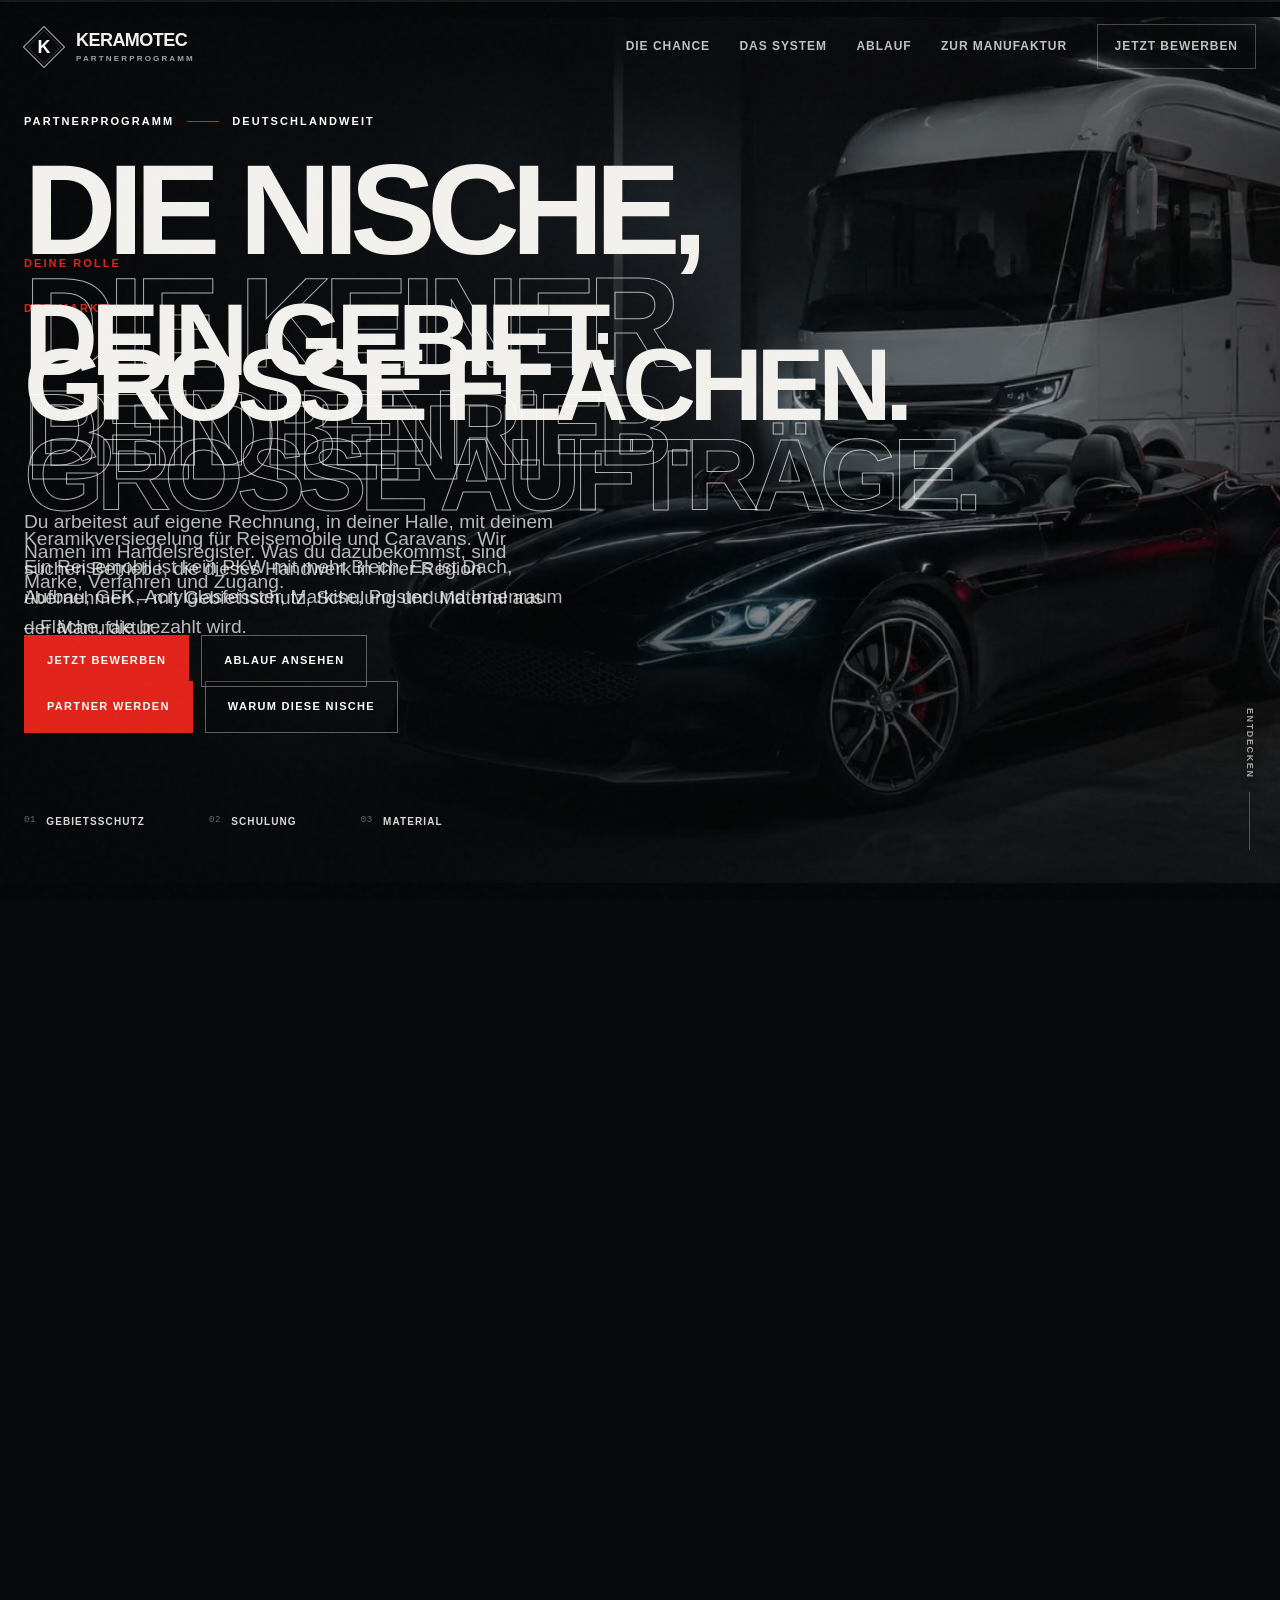
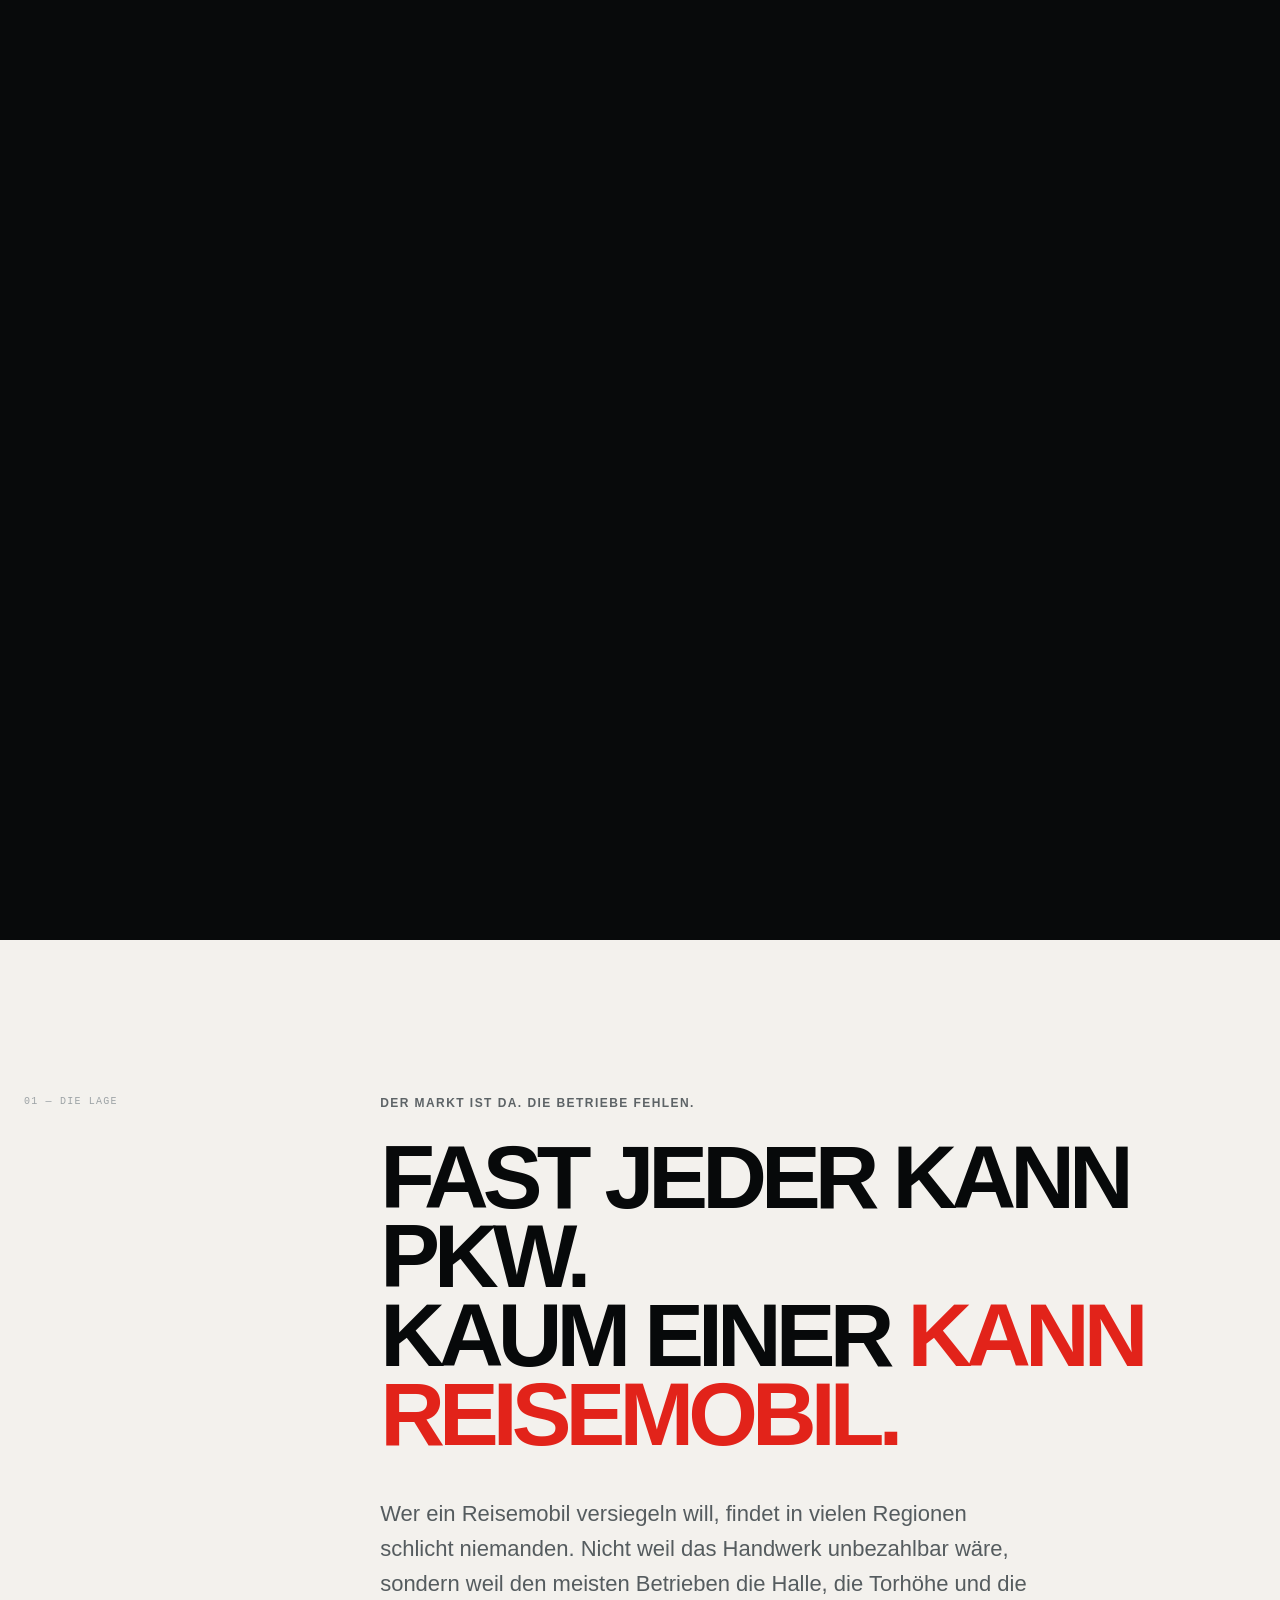
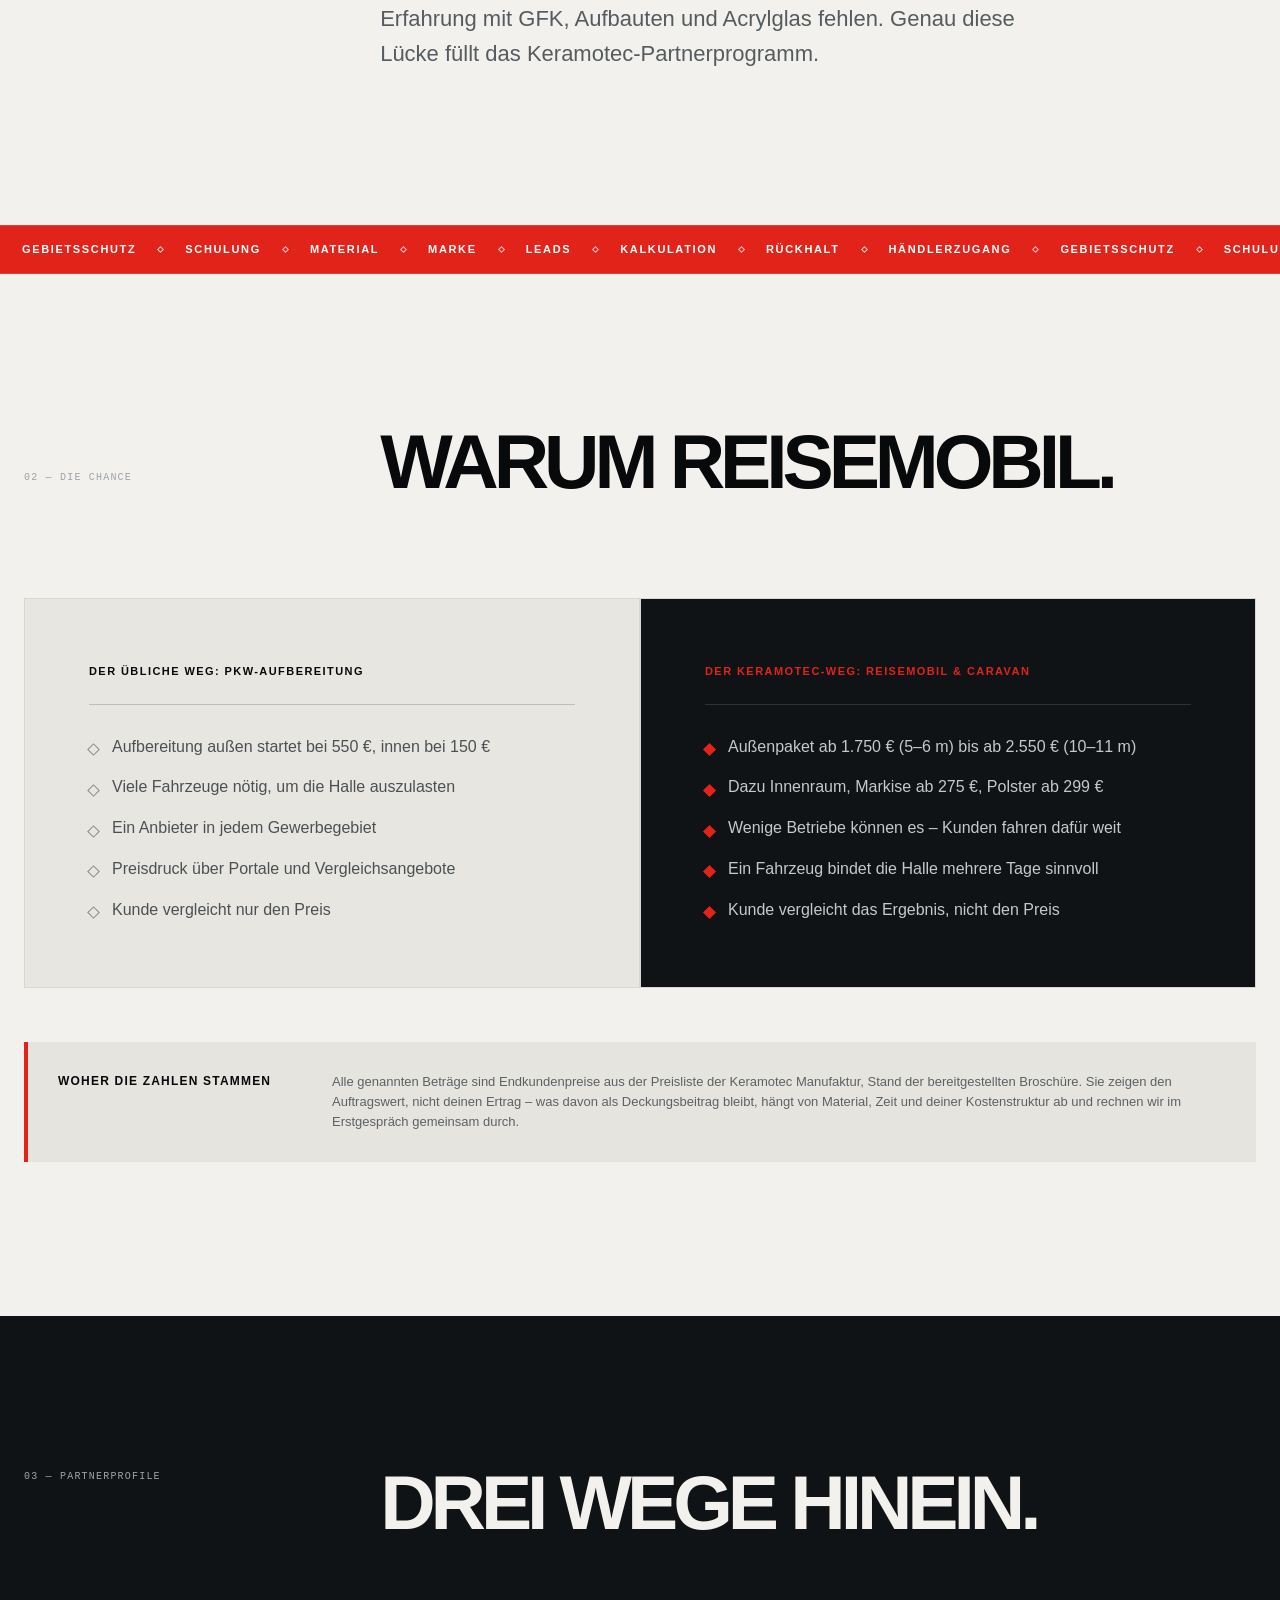
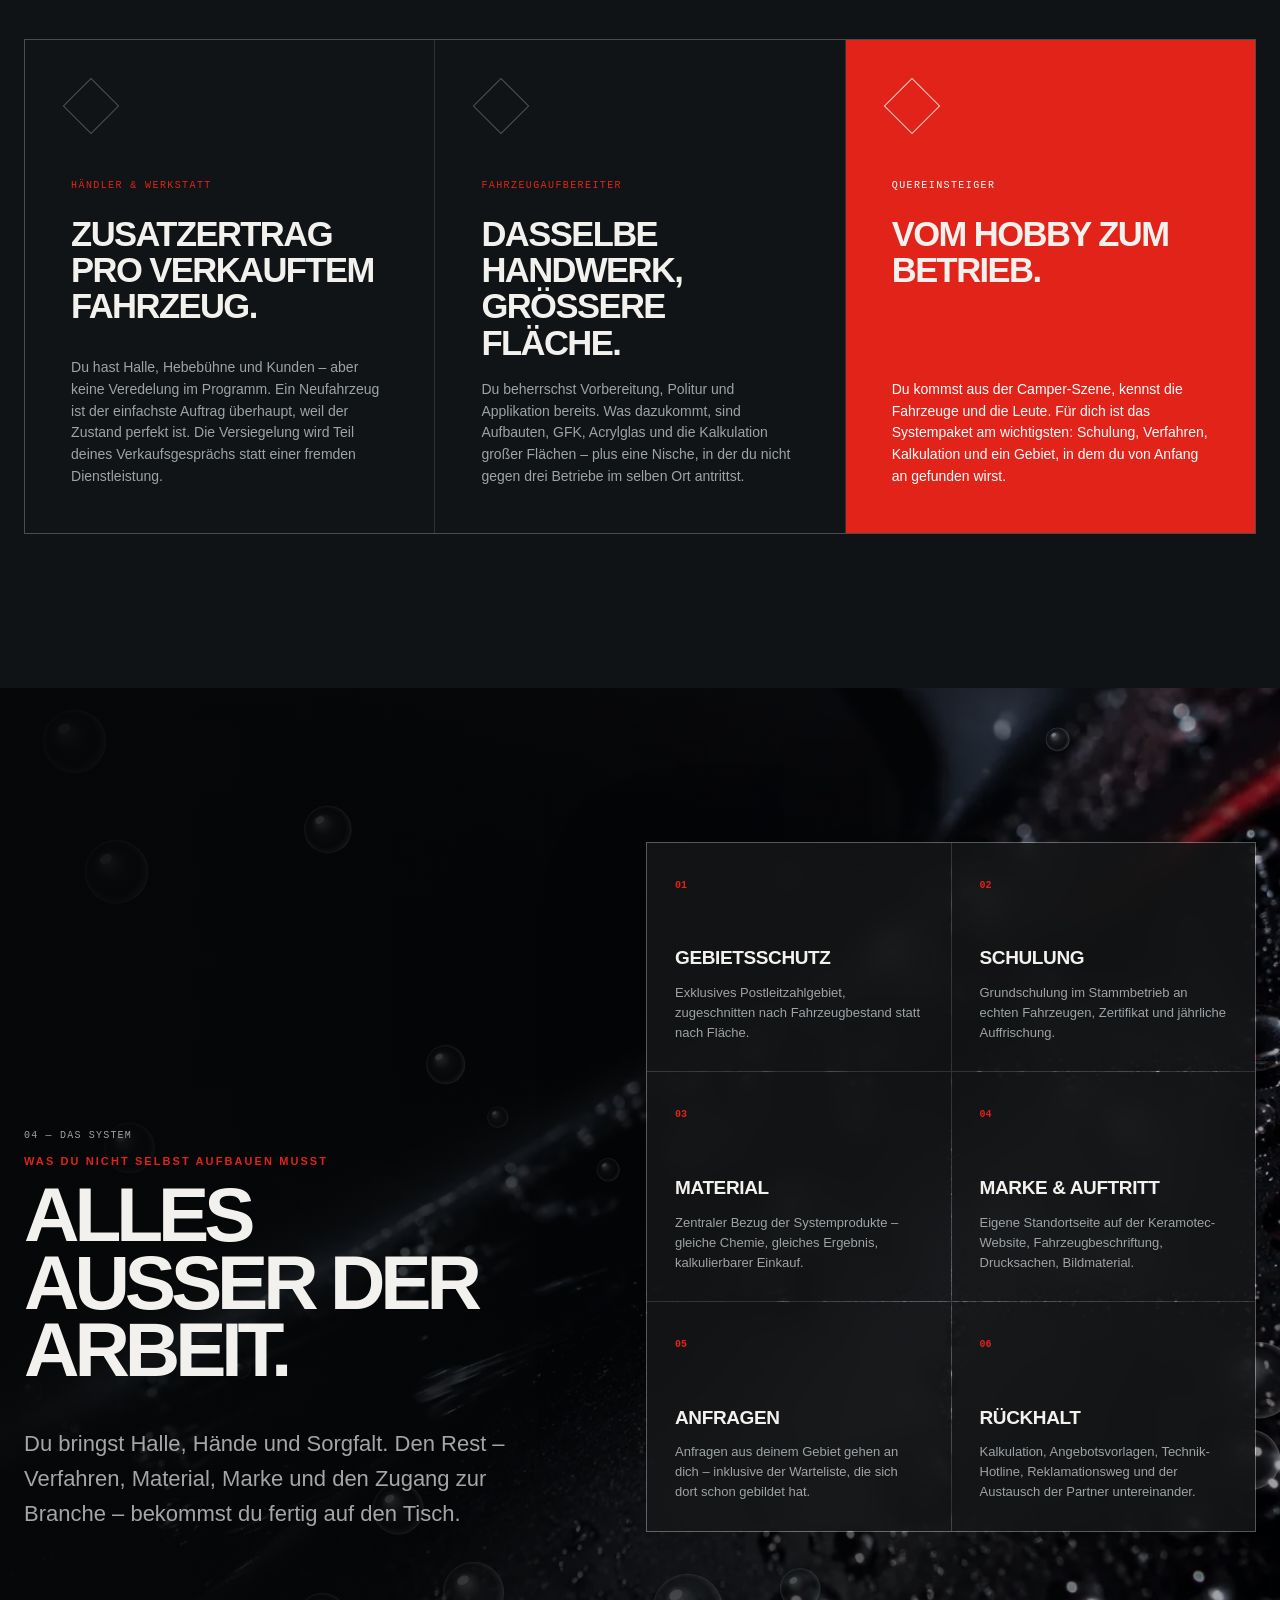
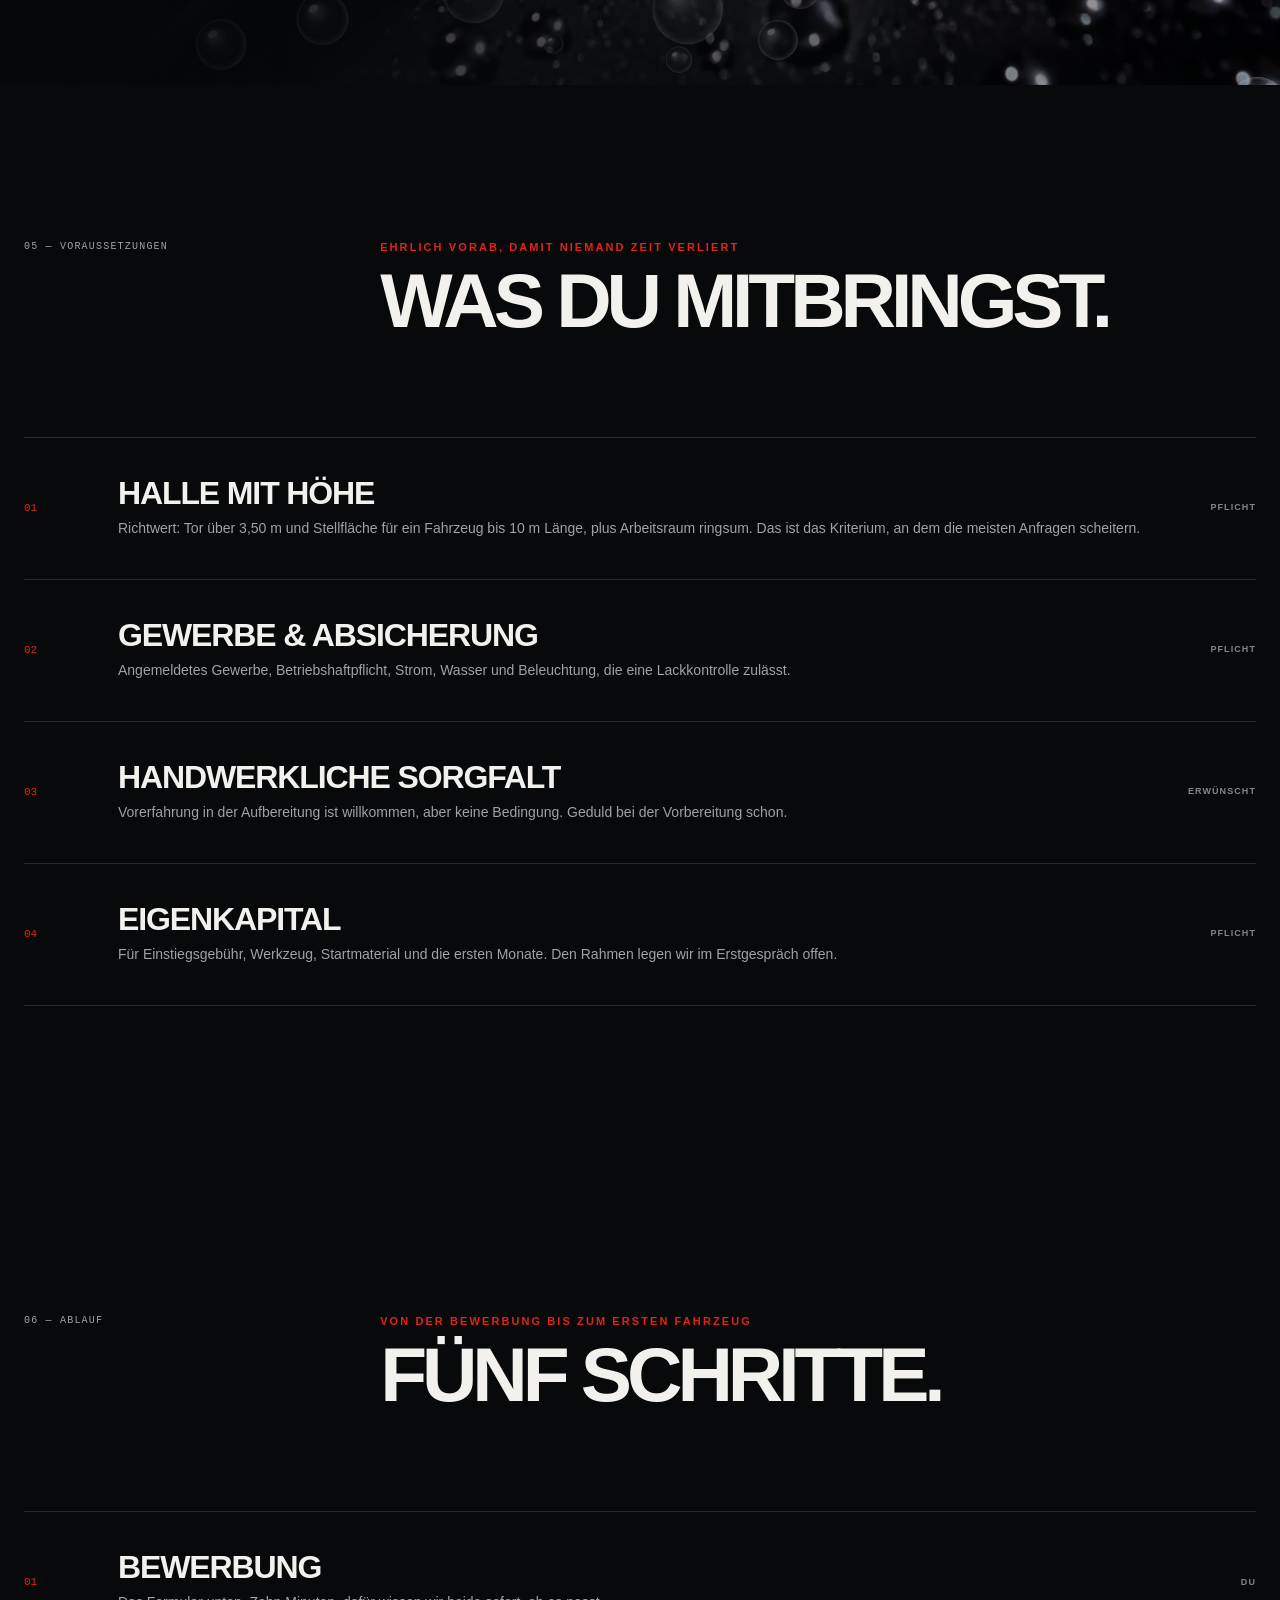
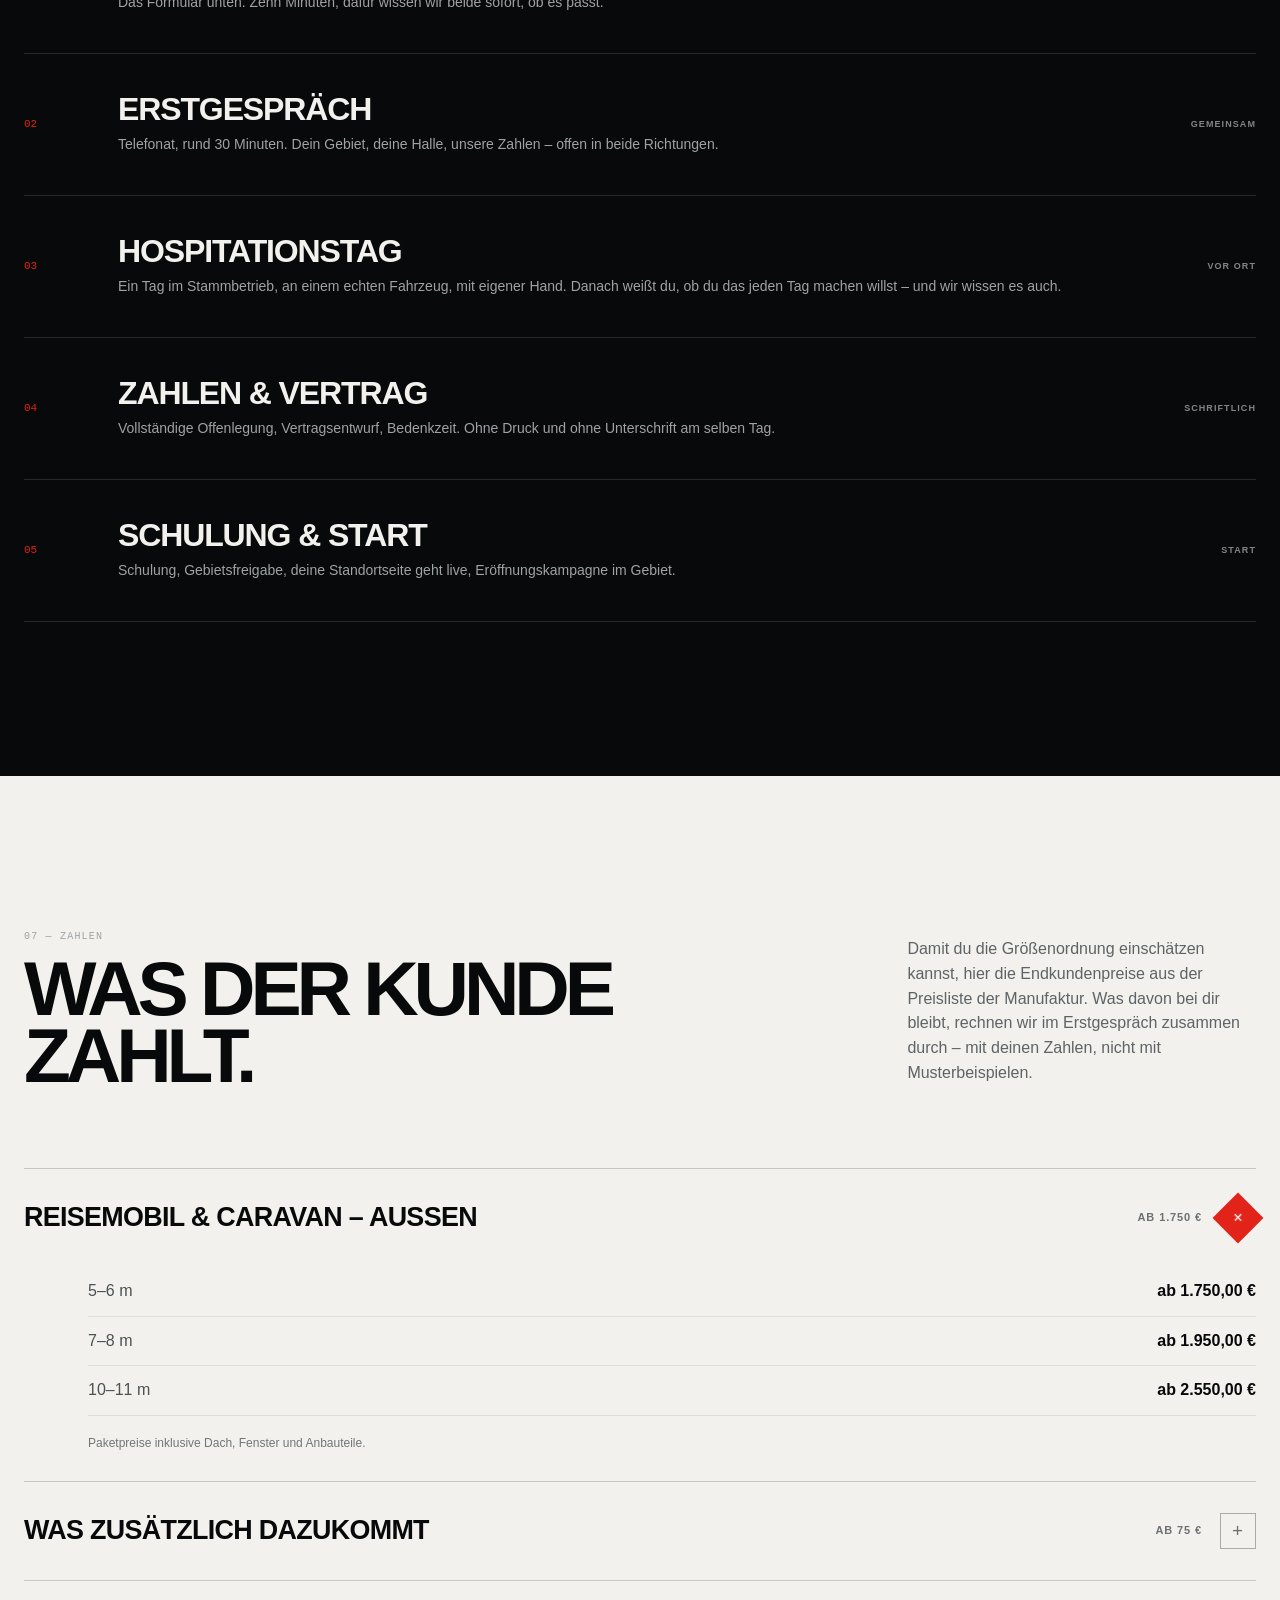
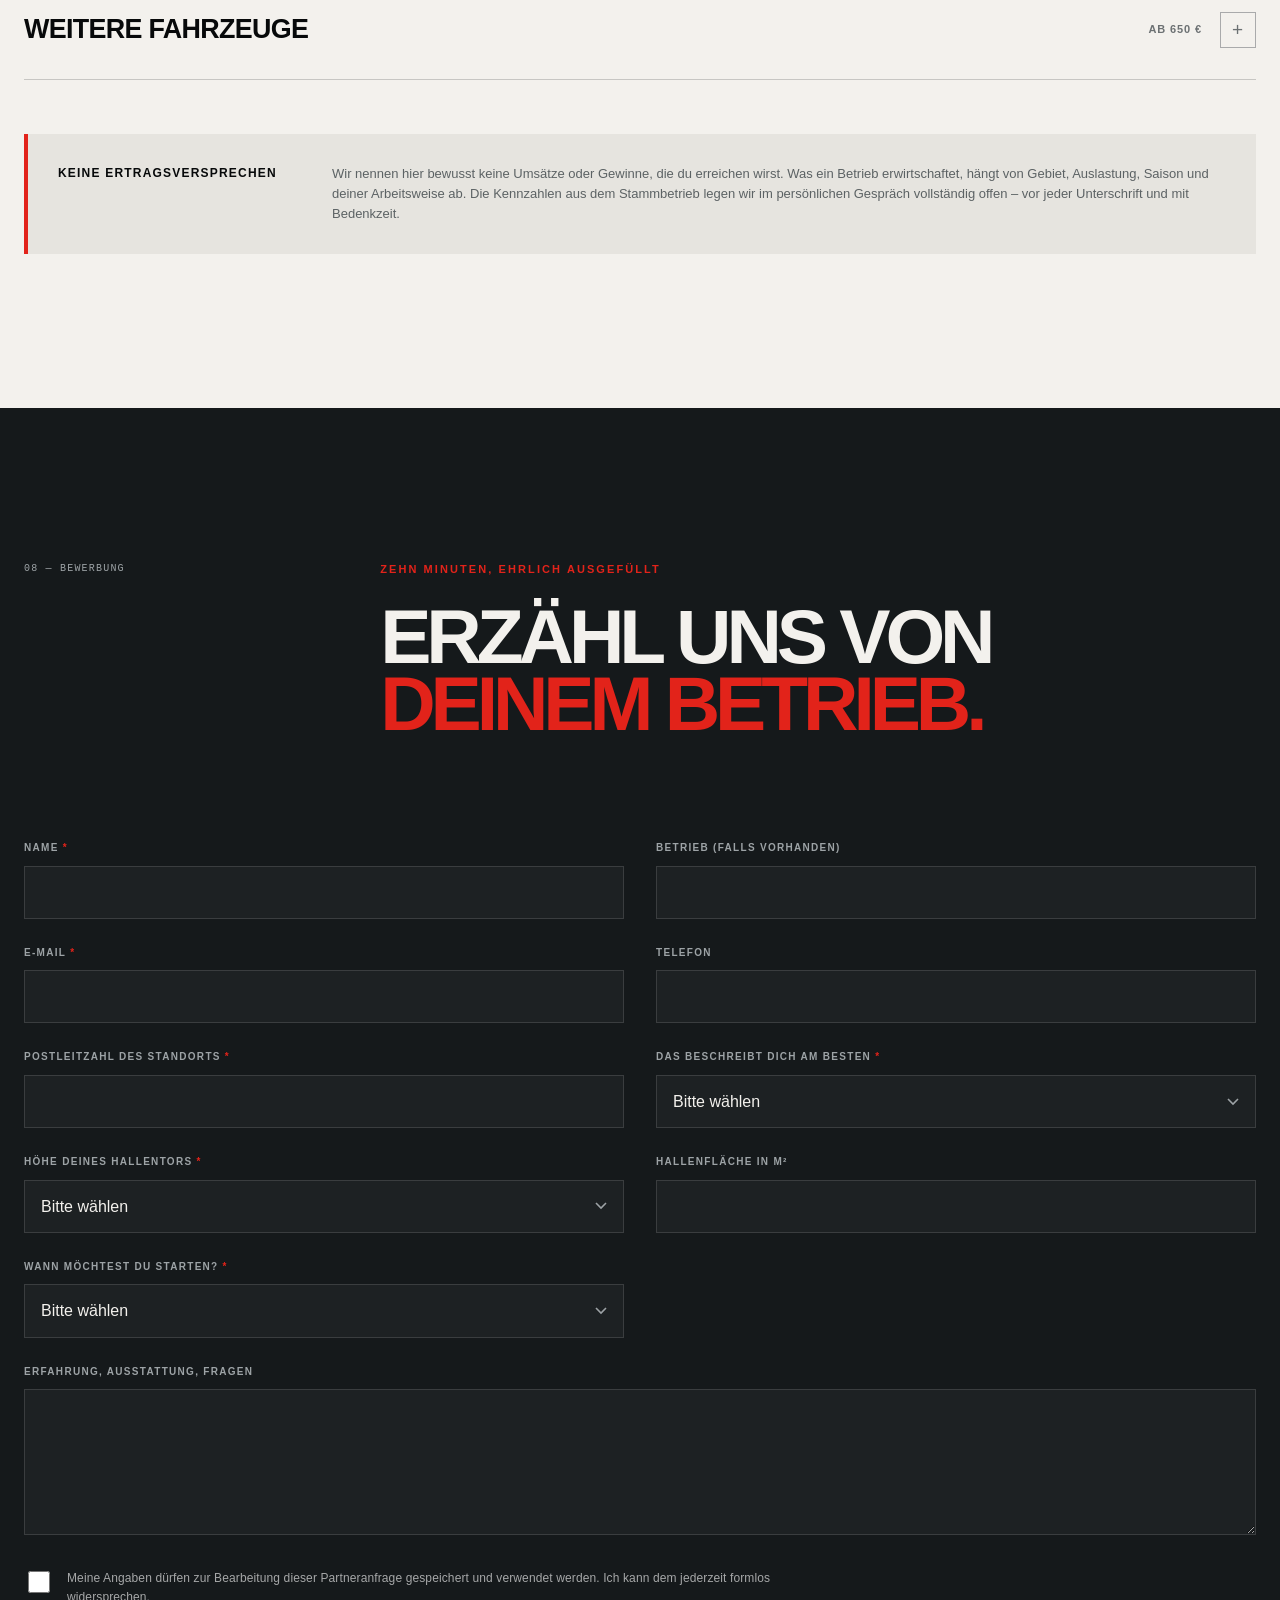
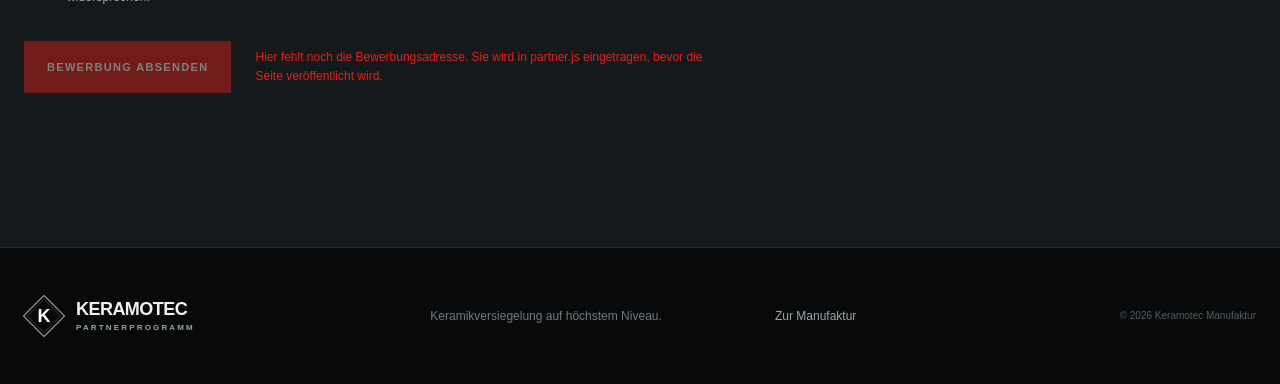
==== partner.html @ ede60ea4 "Partner-Landingpage fuer das Franchise-Programm Neue Seite partner.html im Look der Startseite, geri" ====
<!doctype html>
<html lang="de">
  <head>
    <meta charset="UTF-8" />
    <meta name="viewport" content="width=device-width, initial-scale=1.0, viewport-fit=cover" />
    <meta
      name="description"
      content="Keramotec Partnerprogramm – Keramikversiegelung für Reisemobile und Caravans als Franchise. Für Wohnmobil-Händler, Fahrzeugaufbereiter und Quereinsteiger aus der Camper-Szene."
    />
    <meta name="theme-color" content="#07090a" />
    <title>Partner werden | Keramotec Manufaktur</title>
    <link
      rel="icon"
      href="data:image/svg+xml,%3Csvg xmlns='http://www.w3.org/2000/svg' viewBox='0 0 32 32'%3E%3Crect width='32' height='32' fill='%2307090a'/%3E%3Cpath d='M16 4l12 12-12 12L4 16z' fill='none' stroke='%23e2231a' stroke-width='2'/%3E%3Ctext x='16' y='21' font-family='Helvetica,Arial,sans-serif' font-size='13' font-weight='700' fill='%23fff' text-anchor='middle'%3EK%3C/text%3E%3C/svg%3E"
    />
    <link rel="preload" as="image" href="assets/keramotec-hero.webp" fetchpriority="high" />
    <link rel="stylesheet" href="styles.css" />
    <script>
      /* Layout-Weiche vor dem ersten Paint: nur wo Bewegung erwuenscht und
         Datenvolumen kein Thema ist, wird die Cinematic-Buehne aufgebaut. */
      (function () {
        var el = document.documentElement;
        // Ohne diese Klasse wird das Bewerbungsformular ausgeblendet — es
        // braucht JavaScript, um die Bewerbung ueberhaupt zu verschicken.
        el.classList.add("js");
        var reduced = window.matchMedia("(prefers-reduced-motion: reduce)").matches;
        var conn = navigator.connection || navigator.mozConnection || navigator.webkitConnection;
        var save = !!(conn && (conn.saveData || /2g/.test(conn.effectiveType || "")));
        el.classList.add(reduced || save ? "motion-off" : "js-cinematic");
      })();
    </script>
    <script src="vendor/lenis.min.js" defer></script>
    <script src="cinematic.js" defer></script>
    <script src="script.js" defer></script>
    <script src="partner.js" defer></script>
  </head>
  <body>
    <a class="skip-link" href="#inhalt">Zum Inhalt springen</a>
    <div class="film-grain" aria-hidden="true"></div>
    <div class="scroll-progress" aria-hidden="true"><span></span></div>

    <header class="site-header" data-header>
      <a class="brand" href="#top" aria-label="Keramotec Partnerprogramm – nach oben">
        <span class="brand-mark" aria-hidden="true">K</span>
        <span class="brand-type">
          <strong>Keramotec</strong>
          <small>Partnerprogramm</small>
        </span>
      </a>

      <button class="nav-toggle" type="button" aria-expanded="false" aria-controls="hauptnavigation">
        <span></span><span></span>
        <span class="sr-only">Navigation öffnen</span>
      </button>

      <nav id="hauptnavigation" class="main-nav" aria-label="Hauptnavigation">
        <a href="#chance">Die Chance</a>
        <a href="#system">Das System</a>
        <a href="#ablauf">Ablauf</a>
        <a href="index.html">Zur Manufaktur</a>
        <a href="#bewerbung" class="nav-cta">Jetzt bewerben</a>
      </nav>
    </header>

    <main id="inhalt">
      <!-- ===================== Cinematic-Buehne ===================== -->
      <section class="hero stage" id="top" aria-labelledby="hero-title">
        <div class="hero-sticky">
          <canvas class="stage-canvas" aria-hidden="true"></canvas>
          <div class="hero-backdrop" aria-hidden="true"></div>
          <div class="hero-shade" aria-hidden="true"></div>

          <div class="stage-beats">
            <div class="stage-beat shell" data-in="-0.12" data-out="0.46">
              <div class="hero-content">
                <p class="eyebrow hero-eyebrow">Partnerprogramm <span></span> Deutschlandweit</p>
                <h1 id="hero-title">Die Nische,<br /><em>die keiner bedient.</em></h1>
                <p class="hero-copy">
                  Keramikversiegelung für Reisemobile und Caravans. Wir suchen Betriebe, die dieses
                  Handwerk in ihrer Region übernehmen – mit Gebietsschutz, Schulung und Material aus
                  der Manufaktur.
                </p>
                <div class="hero-actions">
                  <a class="button button-primary" href="#bewerbung">Partner werden</a>
                  <a class="button button-ghost" href="#chance">Warum diese Nische</a>
                </div>
                <div class="hero-meta" aria-label="Kernleistungen des Systems">
                  <span>01 <b>Gebietsschutz</b></span>
                  <span>02 <b>Schulung</b></span>
                  <span>03 <b>Material</b></span>
                </div>
              </div>
            </div>

            <div class="stage-beat shell" data-in="0.44" data-out="0.76">
              <div class="hero-content">
                <p class="eyebrow">Der Markt</p>
                <p class="stage-headline">Große Flächen.<br /><em>Große Aufträge.</em></p>
                <p class="hero-copy">
                  Ein Reisemobil ist kein PKW mit mehr Blech. Es ist Dach, Aufbau, GFK,
                  Acrylglasfenster, Markise, Polster und Innenraum – Fläche, die bezahlt wird.
                </p>
              </div>
            </div>

            <div class="stage-beat shell" data-in="0.74">
              <div class="hero-content">
                <p class="eyebrow">Deine Rolle</p>
                <p class="stage-headline">Dein Gebiet.<br /><em>Dein Betrieb.</em></p>
                <p class="hero-copy">
                  Du arbeitest auf eigene Rechnung, in deiner Halle, mit deinem Namen im
                  Handelsregister. Was du dazubekommst, sind Marke, Verfahren und Zugang.
                </p>
                <div class="hero-actions">
                  <a class="button button-primary" href="#bewerbung">Jetzt bewerben</a>
                  <a class="button button-ghost" href="#ablauf">Ablauf ansehen</a>
                </div>
              </div>
            </div>
          </div>

          <a class="scroll-cue" href="#einstieg" aria-label="Weiter zum nächsten Abschnitt">
            <span>Entdecken</span><i aria-hidden="true"></i>
          </a>
        </div>
      </section>

      <!-- ===================== Statement ===================== -->
      <section class="statement section" id="einstieg">
        <div class="shell statement-grid">
          <p class="section-index" data-reveal>01 — Die Lage</p>
          <div>
            <p class="statement-kicker" data-reveal>Der Markt ist da. Die Betriebe fehlen.</p>
            <h2 class="display-copy" data-reveal>
              Fast jeder kann PKW.<br />Kaum einer <span>kann Reisemobil.</span>
            </h2>
            <p class="lead" data-reveal>
              Wer ein Reisemobil versiegeln will, findet in vielen Regionen schlicht niemanden.
              Nicht weil das Handwerk unbezahlbar wäre, sondern weil den meisten Betrieben die
              Halle, die Torhöhe und die Erfahrung mit GFK, Aufbauten und Acrylglas fehlen. Genau
              diese Lücke füllt das Keramotec-Partnerprogramm.
            </p>
          </div>
        </div>
      </section>

      <div class="service-ribbon" aria-label="Leistungen des Partnersystems">
        <div class="service-track">
          <span>Gebietsschutz</span><i></i><span>Schulung</span><i></i><span>Material</span><i></i>
          <span>Marke</span><i></i><span>Leads</span><i></i><span>Kalkulation</span><i></i>
          <span>Rückhalt</span><i></i><span>Händlerzugang</span><i></i>
          <span>Gebietsschutz</span><i></i><span>Schulung</span><i></i><span>Material</span><i></i>
          <span>Marke</span><i></i><span>Leads</span><i></i><span>Kalkulation</span><i></i>
          <span>Rückhalt</span><i></i><span>Händlerzugang</span><i></i>
        </div>
      </div>

      <!-- ===================== Die Chance ===================== -->
      <section class="comparison section" id="chance" aria-labelledby="chance-title">
        <div class="shell">
          <div class="section-head compact">
            <p class="section-index" data-reveal>02 — Die Chance</p>
            <h2 id="chance-title" data-reveal>Warum Reisemobil.</h2>
          </div>
          <div class="comparison-grid">
            <article class="comparison-card problem" data-reveal>
              <p>Der übliche Weg: PKW-Aufbereitung</p>
              <ul>
                <li>Aufbereitung außen startet bei 550 €, innen bei 150 €</li>
                <li>Viele Fahrzeuge nötig, um die Halle auszulasten</li>
                <li>Ein Anbieter in jedem Gewerbegebiet</li>
                <li>Preisdruck über Portale und Vergleichsangebote</li>
                <li>Kunde vergleicht nur den Preis</li>
              </ul>
            </article>
            <article class="comparison-card solution" data-reveal>
              <p>Der Keramotec-Weg: Reisemobil &amp; Caravan</p>
              <ul>
                <li>Außenpaket ab 1.750 € (5–6 m) bis ab 2.550 € (10–11 m)</li>
                <li>Dazu Innenraum, Markise ab 275 €, Polster ab 299 €</li>
                <li>Wenige Betriebe können es – Kunden fahren dafür weit</li>
                <li>Ein Fahrzeug bindet die Halle mehrere Tage sinnvoll</li>
                <li>Kunde vergleicht das Ergebnis, nicht den Preis</li>
              </ul>
            </article>
          </div>
          <div class="pricing-notice" data-reveal>
            <strong>Woher die Zahlen stammen</strong>
            <p>
              Alle genannten Beträge sind Endkundenpreise aus der Preisliste der Keramotec
              Manufaktur, Stand der bereitgestellten Broschüre. Sie zeigen den Auftragswert, nicht
              deinen Ertrag – was davon als Deckungsbeitrag bleibt, hängt von Material, Zeit und
              deiner Kostenstruktur ab und rechnen wir im Erstgespräch gemeinsam durch.
            </p>
          </div>
        </div>
      </section>

      <!-- ===================== Partnerprofile ===================== -->
      <section class="specialties section" id="profile" aria-labelledby="profile-title">
        <div class="shell">
          <div class="section-head">
            <p class="section-index" data-reveal>03 — Partnerprofile</p>
            <h2 id="profile-title" data-reveal>Drei Wege hinein.</h2>
          </div>
          <div class="specialty-grid">
            <article class="specialty-card" data-reveal>
              <span class="card-label">Händler &amp; Werkstatt</span>
              <h3>Zusatzertrag pro verkauftem Fahrzeug.</h3>
              <p>
                Du hast Halle, Hebebühne und Kunden – aber keine Veredelung im Programm. Ein
                Neufahrzeug ist der einfachste Auftrag überhaupt, weil der Zustand perfekt ist. Die
                Versiegelung wird Teil deines Verkaufsgesprächs statt einer fremden Dienstleistung.
              </p>
            </article>
            <article class="specialty-card" data-reveal>
              <span class="card-label">Fahrzeugaufbereiter</span>
              <h3>Dasselbe Handwerk, größere Fläche.</h3>
              <p>
                Du beherrschst Vorbereitung, Politur und Applikation bereits. Was dazukommt, sind
                Aufbauten, GFK, Acrylglas und die Kalkulation großer Flächen – plus eine Nische, in
                der du nicht gegen drei Betriebe im selben Ort antrittst.
              </p>
            </article>
            <article class="specialty-card specialty-red" data-reveal>
              <span class="card-label">Quereinsteiger</span>
              <h3>Vom Hobby zum Betrieb.</h3>
              <p>
                Du kommst aus der Camper-Szene, kennst die Fahrzeuge und die Leute. Für dich ist das
                Systempaket am wichtigsten: Schulung, Verfahren, Kalkulation und ein Gebiet, in dem
                du von Anfang an gefunden wirst.
              </p>
            </article>
          </div>
        </div>
      </section>

      <!-- ===================== Das System ===================== -->
      <section class="protection section" id="system" data-stage="surface" aria-labelledby="system-title">
        <div class="protection-image" aria-hidden="true"></div>
        <canvas class="protection-canvas" aria-hidden="true"></canvas>
        <div class="shell protection-grid">
          <div class="protection-copy">
            <p class="section-index" data-reveal>04 — Das System</p>
            <p class="eyebrow" data-reveal>Was du nicht selbst aufbauen musst</p>
            <h2 id="system-title" data-reveal>Alles außer der Arbeit.</h2>
            <p class="lead" data-reveal>
              Du bringst Halle, Hände und Sorgfalt. Den Rest – Verfahren, Material, Marke und den
              Zugang zur Branche – bekommst du fertig auf den Tisch.
            </p>
          </div>

          <div class="benefit-grid">
            <article data-reveal><b>01</b><h3>Gebietsschutz</h3><p>Exklusives Postleitzahlgebiet, zugeschnitten nach Fahrzeugbestand statt nach Fläche.</p></article>
            <article data-reveal><b>02</b><h3>Schulung</h3><p>Grundschulung im Stammbetrieb an echten Fahrzeugen, Zertifikat und jährliche Auffrischung.</p></article>
            <article data-reveal><b>03</b><h3>Material</h3><p>Zentraler Bezug der Systemprodukte – gleiche Chemie, gleiches Ergebnis, kalkulierbarer Einkauf.</p></article>
            <article data-reveal><b>04</b><h3>Marke &amp; Auftritt</h3><p>Eigene Standortseite auf der Keramotec-Website, Fahrzeugbeschriftung, Drucksachen, Bildmaterial.</p></article>
            <article data-reveal><b>05</b><h3>Anfragen</h3><p>Anfragen aus deinem Gebiet gehen an dich – inklusive der Warteliste, die sich dort schon gebildet hat.</p></article>
            <article data-reveal><b>06</b><h3>Rückhalt</h3><p>Kalkulation, Angebotsvorlagen, Technik-Hotline, Reklamationsweg und der Austausch der Partner untereinander.</p></article>
          </div>
        </div>
      </section>

      <!-- ===================== Voraussetzungen ===================== -->
      <section class="services section" id="voraussetzungen" aria-labelledby="voraussetzungen-title">
        <div class="shell">
          <div class="section-head">
            <p class="section-index" data-reveal>05 — Voraussetzungen</p>
            <div>
              <p class="eyebrow" data-reveal>Ehrlich vorab, damit niemand Zeit verliert</p>
              <h2 id="voraussetzungen-title" data-reveal>Was du mitbringst.</h2>
            </div>
          </div>

          <div class="service-list">
            <article class="service-row" data-reveal>
              <span class="service-number">01</span>
              <div>
                <h3>Halle mit Höhe</h3>
                <p>
                  Richtwert: Tor über 3,50 m und Stellfläche für ein Fahrzeug bis 10 m Länge, plus
                  Arbeitsraum ringsum. Das ist das Kriterium, an dem die meisten Anfragen scheitern.
                </p>
              </div>
              <span class="service-tag">Pflicht</span>
            </article>
            <article class="service-row" data-reveal>
              <span class="service-number">02</span>
              <div>
                <h3>Gewerbe &amp; Absicherung</h3>
                <p>Angemeldetes Gewerbe, Betriebshaftpflicht, Strom, Wasser und Beleuchtung, die eine Lackkontrolle zulässt.</p>
              </div>
              <span class="service-tag">Pflicht</span>
            </article>
            <article class="service-row" data-reveal>
              <span class="service-number">03</span>
              <div>
                <h3>Handwerkliche Sorgfalt</h3>
                <p>Vorerfahrung in der Aufbereitung ist willkommen, aber keine Bedingung. Geduld bei der Vorbereitung schon.</p>
              </div>
              <span class="service-tag">Erwünscht</span>
            </article>
            <article class="service-row" data-reveal>
              <span class="service-number">04</span>
              <div>
                <h3>Eigenkapital</h3>
                <p>Für Einstiegsgebühr, Werkzeug, Startmaterial und die ersten Monate. Den Rahmen legen wir im Erstgespräch offen.</p>
              </div>
              <span class="service-tag">Pflicht</span>
            </article>
          </div>
        </div>
      </section>

      <!-- ===================== Ablauf ===================== -->
      <section class="services section" id="ablauf" aria-labelledby="ablauf-title">
        <div class="shell">
          <div class="section-head">
            <p class="section-index" data-reveal>06 — Ablauf</p>
            <div>
              <p class="eyebrow" data-reveal>Von der Bewerbung bis zum ersten Fahrzeug</p>
              <h2 id="ablauf-title" data-reveal>Fünf Schritte.</h2>
            </div>
          </div>

          <div class="service-list">
            <article class="service-row" data-reveal>
              <span class="service-number">01</span>
              <div>
                <h3>Bewerbung</h3>
                <p>Das Formular unten. Zehn Minuten, dafür wissen wir beide sofort, ob es passt.</p>
              </div>
              <span class="service-tag">Du</span>
            </article>
            <article class="service-row" data-reveal>
              <span class="service-number">02</span>
              <div>
                <h3>Erstgespräch</h3>
                <p>Telefonat, rund 30 Minuten. Dein Gebiet, deine Halle, unsere Zahlen – offen in beide Richtungen.</p>
              </div>
              <span class="service-tag">Gemeinsam</span>
            </article>
            <article class="service-row" data-reveal>
              <span class="service-number">03</span>
              <div>
                <h3>Hospitationstag</h3>
                <p>
                  Ein Tag im Stammbetrieb, an einem echten Fahrzeug, mit eigener Hand. Danach weißt
                  du, ob du das jeden Tag machen willst – und wir wissen es auch.
                </p>
              </div>
              <span class="service-tag">Vor Ort</span>
            </article>
            <article class="service-row" data-reveal>
              <span class="service-number">04</span>
              <div>
                <h3>Zahlen &amp; Vertrag</h3>
                <p>Vollständige Offenlegung, Vertragsentwurf, Bedenkzeit. Ohne Druck und ohne Unterschrift am selben Tag.</p>
              </div>
              <span class="service-tag">Schriftlich</span>
            </article>
            <article class="service-row" data-reveal>
              <span class="service-number">05</span>
              <div>
                <h3>Schulung &amp; Start</h3>
                <p>Schulung, Gebietsfreigabe, deine Standortseite geht live, Eröffnungskampagne im Gebiet.</p>
              </div>
              <span class="service-tag">Start</span>
            </article>
          </div>
        </div>
      </section>

      <!-- ===================== Zahlen ===================== -->
      <section class="pricing section" id="zahlen" aria-labelledby="zahlen-title">
        <div class="shell">
          <div class="pricing-intro">
            <div>
              <p class="section-index" data-reveal>07 — Zahlen</p>
              <h2 id="zahlen-title" data-reveal>Was der Kunde zahlt.</h2>
            </div>
            <p data-reveal>
              Damit du die Größenordnung einschätzen kannst, hier die Endkundenpreise aus der
              Preisliste der Manufaktur. Was davon bei dir bleibt, rechnen wir im Erstgespräch
              zusammen durch – mit deinen Zahlen, nicht mit Musterbeispielen.
            </p>
          </div>

          <div class="price-groups">
            <details class="price-group" open data-reveal>
              <summary><span>Reisemobil &amp; Caravan – außen</span><small>ab 1.750 €</small></summary>
              <div class="price-table" role="table" aria-label="Außenpreise für Reisemobile und Caravans">
                <div role="row"><span role="cell">5–6 m</span><b role="cell">ab 1.750,00 €</b></div>
                <div role="row"><span role="cell">7–8 m</span><b role="cell">ab 1.950,00 €</b></div>
                <div role="row"><span role="cell">10–11 m</span><b role="cell">ab 2.550,00 €</b></div>
              </div>
              <p class="price-note">Paketpreise inklusive Dach, Fenster und Anbauteile.</p>
            </details>

            <details class="price-group" data-reveal>
              <summary><span>Was zusätzlich dazukommt</span><small>ab 75 €</small></summary>
              <div class="price-table" role="table" aria-label="Zusatzleistungen">
                <div role="row"><span role="cell">Polsterversiegelung Sitzgruppe</span><b role="cell">ab 299,00 €</b></div>
                <div role="row"><span role="cell">Markise Oberseite, 3–5 m</span><b role="cell">ab 275,00 €</b></div>
                <div role="row"><span role="cell">Bad: Waschbecken &amp; Duschtasse</span><b role="cell">ab 275,00 €</b></div>
                <div role="row"><span role="cell">Alufelgen reinigen &amp; versiegeln</span><b role="cell">55,00 € / Stück</b></div>
                <div role="row"><span role="cell">Acrylglasfenster aufbereiten</span><b role="cell">45,00 € / Stück</b></div>
                <div role="row"><span role="cell">Geruchsneutralisierung Wohnmobil</span><b role="cell">195,00 €</b></div>
              </div>
            </details>

            <details class="price-group" data-reveal>
              <summary><span>Weitere Fahrzeuge</span><small>ab 650 €</small></summary>
              <div class="price-table" role="table" aria-label="Preise für weitere Fahrzeuge">
                <div role="row"><span role="cell">Motorrad, Jetski oder Quad</span><b role="cell">ab 650,00 €</b></div>
                <div role="row"><span role="cell">PKW, SUV, Sportwagen oder Oldtimer</span><b role="cell">ab 1.350,00 €</b></div>
                <div role="row"><span role="cell">Fahrzeugaufbereitung außen</span><b role="cell">ab 550,00 €</b></div>
              </div>
            </details>
          </div>

          <div class="pricing-notice" data-reveal>
            <strong>Keine Ertragsversprechen</strong>
            <p>
              Wir nennen hier bewusst keine Umsätze oder Gewinne, die du erreichen wirst. Was ein
              Betrieb erwirtschaftet, hängt von Gebiet, Auslastung, Saison und deiner Arbeitsweise
              ab. Die Kennzahlen aus dem Stammbetrieb legen wir im persönlichen Gespräch vollständig
              offen – vor jeder Unterschrift und mit Bedenkzeit.
            </p>
          </div>
        </div>
      </section>

      <!-- ===================== Bewerbung ===================== -->
      <section class="contact section" id="bewerbung" aria-labelledby="bewerbung-title">
        <div class="shell">
          <div class="section-head">
            <p class="section-index" data-reveal>08 — Bewerbung</p>
            <div>
              <p class="eyebrow" data-reveal>Zehn Minuten, ehrlich ausgefüllt</p>
              <h2 id="bewerbung-title" data-reveal>Erzähl uns von<br /><span>deinem Betrieb.</span></h2>
            </div>
          </div>

          <form class="partner-form" data-partner-form novalidate data-reveal>
            <div class="form-grid">
              <p class="form-field">
                <label for="f-name">Name <span aria-hidden="true">*</span></label>
                <input id="f-name" name="Name" type="text" autocomplete="name" required />
              </p>
              <p class="form-field">
                <label for="f-betrieb">Betrieb (falls vorhanden)</label>
                <input id="f-betrieb" name="Betrieb" type="text" autocomplete="organization" />
              </p>
              <p class="form-field">
                <label for="f-mail">E-Mail <span aria-hidden="true">*</span></label>
                <input id="f-mail" name="E-Mail" type="email" autocomplete="email" required />
              </p>
              <p class="form-field">
                <label for="f-tel">Telefon</label>
                <input id="f-tel" name="Telefon" type="tel" autocomplete="tel" />
              </p>
              <p class="form-field">
                <label for="f-plz">Postleitzahl des Standorts <span aria-hidden="true">*</span></label>
                <input id="f-plz" name="Postleitzahl" type="text" inputmode="numeric" autocomplete="postal-code" required />
              </p>
              <p class="form-field">
                <label for="f-profil">Das beschreibt dich am besten <span aria-hidden="true">*</span></label>
                <select id="f-profil" name="Profil" required>
                  <option value="">Bitte wählen</option>
                  <option>Wohnmobil-Händler oder Werkstatt</option>
                  <option>Fahrzeugaufbereiter / Detailer</option>
                  <option>Quereinsteiger aus der Camper-Szene</option>
                  <option>Etwas anderes</option>
                </select>
              </p>
              <p class="form-field">
                <label for="f-tor">Höhe deines Hallentors <span aria-hidden="true">*</span></label>
                <select id="f-tor" name="Torhöhe" required>
                  <option value="">Bitte wählen</option>
                  <option>Über 3,50 m</option>
                  <option>3,00 bis 3,50 m</option>
                  <option>Unter 3,00 m</option>
                  <option>Noch keine Halle</option>
                </select>
              </p>
              <p class="form-field">
                <label for="f-flaeche">Hallenfläche in m²</label>
                <input id="f-flaeche" name="Hallenfläche" type="text" inputmode="numeric" />
              </p>
              <p class="form-field">
                <label for="f-start">Wann möchtest du starten? <span aria-hidden="true">*</span></label>
                <select id="f-start" name="Zeithorizont" required>
                  <option value="">Bitte wählen</option>
                  <option>So schnell wie möglich</option>
                  <option>In drei bis sechs Monaten</option>
                  <option>Innerhalb eines Jahres</option>
                  <option>Erst einmal nur informieren</option>
                </select>
              </p>
              <p class="form-field form-field-wide">
                <label for="f-text">Erfahrung, Ausstattung, Fragen</label>
                <textarea id="f-text" name="Nachricht" rows="5"></textarea>
              </p>
            </div>

            <p class="form-consent">
              <input id="f-ok" name="Einverständnis" type="checkbox" required />
              <label for="f-ok">
                Meine Angaben dürfen zur Bearbeitung dieser Partneranfrage gespeichert und
                verwendet werden. Ich kann dem jederzeit formlos widersprechen.
              </label>
            </p>

            <div class="form-actions">
              <button class="button button-primary" type="submit">Bewerbung absenden</button>
              <span class="form-hint" data-form-hint>
                Die Bewerbung wird als E-Mail vorbereitet und in deinem Mailprogramm geöffnet.
              </span>
            </div>
          </form>

          <noscript>
            <p class="form-hint form-hint-warn">
              Für das Bewerbungsformular wird JavaScript benötigt. Schreib uns ohne JavaScript
              bitte direkt eine E-Mail mit Name, Betrieb, Postleitzahl, Höhe deines Hallentors und
              deinem Zeithorizont.
            </p>
          </noscript>
        </div>
      </section>
    </main>

    <footer class="site-footer">
      <div class="shell footer-grid">
        <a class="brand footer-brand" href="#top" aria-label="Keramotec Partnerprogramm – nach oben">
          <span class="brand-mark" aria-hidden="true">K</span>
          <span class="brand-type"><strong>Keramotec</strong><small>Partnerprogramm</small></span>
        </a>
        <p>Keramikversiegelung auf höchstem Niveau.</p>
        <div><a href="index.html">Zur Manufaktur</a></div>
        <small>© <span data-year>2026</span> Keramotec Manufaktur</small>
      </div>
    </footer>

    <a class="mobile-call" href="#bewerbung">Partner werden <span aria-hidden="true">→</span></a>
  </body>
</html>
---- styles.css ----
:root {
  --ink: #07090a;
  --ink-soft: #101315;
  --panel: #15191b;
  --line: rgba(255, 255, 255, 0.13);
  --line-strong: rgba(255, 255, 255, 0.25);
  --paper: #f3f1ed;
  --muted: #9da3a6;
  --red: #e2231a;
  --red-dark: #a8130d;
  --silver: #dfe3e4;
  /* 100% statt 100vw: 100vw schliesst die Scrollbar ein und erzeugt sonst auf
     dem Desktop einen horizontalen Ueberhang. */
  --shell: min(1240px, calc(100% - 48px));
  --gutter: max(24px, calc((100% - 1240px) / 2));
  /* Hoehe der Cinematic-Buehne: pro Geraeteklasse kuerzer, damit man sich auf
     dem Handy nicht durch fuenf Bildschirme Hero scrollt. */
  --stage-height: 460vh;
  --safe-bottom: env(safe-area-inset-bottom, 0px);
  --safe-left: env(safe-area-inset-left, 0px);
  --safe-right: env(safe-area-inset-right, 0px);
  --ease: cubic-bezier(0.16, 1, 0.3, 1);
}

* {
  box-sizing: border-box;
}

html {
  scroll-behavior: smooth;
  background: var(--ink);
  overflow-x: hidden;
  /* clip statt hidden, wo verfuegbar: hidden macht den Body zum Scroll-
     Container und bringt position: sticky ins Wanken. */
  overflow-x: clip;
}

body {
  margin: 0;
  overflow-x: hidden;
  overflow-x: clip;
  background: var(--ink);
  color: var(--paper);
  font-family: "Helvetica Neue", "Arial Nova", Arial, sans-serif;
  font-size: 16px;
  line-height: 1.55;
  text-rendering: optimizeLegibility;
}

body.nav-open {
  overflow: hidden;
}

html.has-lenis {
  scroll-behavior: auto;
}

::selection {
  background: var(--red);
  color: #fff;
}

a {
  color: inherit;
  text-decoration: none;
}

button,
a {
  -webkit-tap-highlight-color: transparent;
}

button:focus-visible,
a:focus-visible,
summary:focus-visible {
  outline: 2px solid #fff;
  outline-offset: 5px;
}

h1,
h2,
h3,
p {
  margin-top: 0;
}

p,
li,
address,
summary,
.price-table > div {
  overflow-wrap: break-word;
}

address {
  font-style: normal;
}

.shell {
  width: var(--shell);
  margin-inline: auto;
}

.sr-only {
  position: absolute;
  width: 1px;
  height: 1px;
  padding: 0;
  margin: -1px;
  overflow: hidden;
  clip: rect(0, 0, 0, 0);
  white-space: nowrap;
  border: 0;
}

.skip-link {
  position: fixed;
  top: 16px;
  left: 16px;
  z-index: 1000;
  transform: translateY(-180%);
  padding: 12px 18px;
  background: #fff;
  color: #000;
  font-weight: 700;
  transition: transform 180ms ease;
}

.skip-link:focus {
  transform: translateY(0);
}

.film-grain {
  position: fixed;
  inset: 0;
  z-index: 50;
  pointer-events: none;
  opacity: 0.025;
  background-image: url("data:image/svg+xml,%3Csvg viewBox='0 0 160 160' xmlns='http://www.w3.org/2000/svg'%3E%3Cfilter id='n'%3E%3CfeTurbulence type='fractalNoise' baseFrequency='.88' numOctaves='3' stitchTiles='stitch'/%3E%3C/filter%3E%3Crect width='100%25' height='100%25' filter='url(%23n)' opacity='.9'/%3E%3C/svg%3E");
}

.scroll-progress {
  position: fixed;
  inset: 0 0 auto;
  z-index: 200;
  height: 2px;
  background: rgba(255, 255, 255, 0.08);
}

.scroll-progress span {
  display: block;
  width: 100%;
  height: 100%;
  transform: scaleX(0);
  transform-origin: left;
  background: var(--red);
}

.site-header {
  position: fixed;
  inset: 2px 0 auto;
  z-index: 100;
  display: flex;
  align-items: center;
  justify-content: space-between;
  height: 90px;
  padding-inline: max(var(--gutter), var(--safe-left)) max(var(--gutter), var(--safe-right));
  border-bottom: 1px solid transparent;
  transition: height 320ms var(--ease), background-color 320ms ease, border-color 320ms ease,
    backdrop-filter 320ms ease;
}

.site-header.is-scrolled {
  height: 72px;
  background: rgba(7, 9, 10, 0.83);
  border-color: var(--line);
  backdrop-filter: blur(18px);
}

.brand {
  display: inline-flex;
  align-items: center;
  gap: 12px;
  /* 44 px Mindesthoehe: sichere Trefferflaeche fuer den Daumen. */
  min-height: 44px;
  min-width: max-content;
}

.brand-mark {
  position: relative;
  display: grid;
  place-items: center;
  width: 40px;
  aspect-ratio: 1;
  color: #fff;
  font-size: 18px;
  font-weight: 800;
  line-height: 1;
}

.brand-mark::before,
.brand-mark::after {
  content: "";
  position: absolute;
  transform: rotate(45deg);
  border: 1px solid rgba(255, 255, 255, 0.66);
}

.brand-mark::before {
  inset: 5px;
}

.brand-mark::after {
  inset: 4px;
  transform: rotate(45deg) scale(0.76);
  border: 1px solid rgba(255, 255, 255, 0.22);
}

.brand-type {
  display: flex;
  flex-direction: column;
  line-height: 1;
  text-transform: uppercase;
}

.brand-type strong {
  font-size: 18px;
  letter-spacing: -0.03em;
}

.brand-type small {
  margin-top: 6px;
  color: var(--muted);
  font-size: 8px;
  font-weight: 700;
  letter-spacing: 0.27em;
}

.main-nav {
  display: flex;
  align-items: center;
  gap: clamp(18px, 2.3vw, 34px);
}

.main-nav > a {
  position: relative;
  color: rgba(255, 255, 255, 0.74);
  font-size: 12px;
  font-weight: 700;
  letter-spacing: 0.08em;
  text-transform: uppercase;
  transition: color 180ms ease;
}

.main-nav > a:not(.nav-cta)::after {
  content: "";
  position: absolute;
  right: 0;
  bottom: -8px;
  left: 0;
  height: 1px;
  transform: scaleX(0);
  transform-origin: right;
  background: var(--red);
  transition: transform 260ms var(--ease);
}

.main-nav > a:hover {
  color: #fff;
}

.main-nav > a:hover::after {
  transform: scaleX(1);
  transform-origin: left;
}

.nav-cta {
  padding: 12px 17px;
  border: 1px solid var(--line-strong);
}

.nav-toggle {
  display: none;
  width: 44px;
  height: 44px;
  padding: 13px 10px;
  border: 0;
  background: transparent;
}

.nav-toggle > span:not(.sr-only) {
  display: block;
  width: 100%;
  height: 1px;
  margin: 6px 0;
  background: #fff;
  transition: transform 240ms ease;
}

/* ============ Cinematic-Buehne (scroll-cinematic) ============
   Die Sektion wird nur mit aktiver Engine zur langen Scroll-Buehne. Ohne
   JavaScript, bei prefers-reduced-motion oder Datensparen bleibt es ein
   normales Hero mit Hintergrundbild und untereinander stehenden Textbloecken. */
.hero {
  position: relative;
  background: #080a0b;
}

.js-cinematic .hero {
  height: var(--stage-height);
}

.hero-sticky {
  position: relative;
  display: flex;
  flex-direction: column;
  justify-content: center;
  min-height: 100svh;
  overflow: hidden;
  isolation: isolate;
}

.js-cinematic .hero-sticky {
  position: sticky;
  top: 0;
  height: 100svh;
}

.hero-sticky::before,
.hero-sticky::after {
  content: "";
  position: absolute;
  z-index: 5;
  right: 0;
  left: 0;
  height: clamp(10px, 1.3vw, 22px);
  background: #050607;
}

.hero-sticky::before {
  top: 0;
}

.hero-sticky::after {
  bottom: 0;
}

.stage-canvas,
.protection-canvas {
  position: absolute;
  inset: 0;
  display: none;
  width: 100%;
  height: 100%;
}

.stage-canvas {
  z-index: -3;
}

.protection-canvas {
  z-index: -2;
}

.js-cinematic .stage-canvas,
.js-cinematic .protection-canvas {
  display: block;
}

/* Mit Canvas uebernimmt dieser die Bildflaeche; das CSS-Hintergrundbild ist
   der Fallback fuer alle anderen Faelle. */
.js-cinematic .hero-backdrop,
.js-cinematic .protection-image {
  display: none;
}

.hero-backdrop {
  position: absolute;
  z-index: -3;
  inset: -5%;
  transform: translate3d(0, var(--hero-shift, 0px), 0) scale(1.05);
  background-image: url("assets/keramotec-hero.webp");
  background-position: center;
  background-size: cover;
  filter: saturate(0.87) contrast(1.05);
  will-change: transform;
}

.hero-shade {
  position: absolute;
  z-index: -2;
  inset: 0;
  background:
    linear-gradient(90deg, rgba(5, 7, 8, 0.98) 0%, rgba(5, 7, 8, 0.88) 30%, rgba(5, 7, 8, 0.26) 67%, rgba(5, 7, 8, 0.38) 100%),
    linear-gradient(0deg, rgba(5, 7, 8, 0.75) 0%, transparent 42%);
}

.stage-beats {
  position: relative;
  z-index: 1;
  width: 100%;
}

/* Ohne Engine: Beats stehen untereinander, kein Inhalt geht verloren. */
.stage-beat + .stage-beat {
  border-top: 1px solid var(--line);
}

.stage-beat {
  padding-block: 96px;
}

.stage-beat:first-child {
  padding-block: 132px 96px;
}

/* Mit Engine: Beats liegen deckungsgleich uebereinander und werden vom
   Scroll-Fortschritt ein- und ausgeblendet. */
.js-cinematic .stage-beats {
  display: grid;
  grid-template-columns: minmax(0, 1fr);
}

.js-cinematic .stage-beat {
  grid-area: 1 / 1;
  min-width: 0;
  align-self: center;
  padding-block: 150px 108px;
  border-top: 0;
  opacity: 0;
  will-change: opacity, transform;
}

.js-cinematic .stage-beat:first-child {
  opacity: 1;
}

.hero-content {
  display: flex;
  flex-direction: column;
  justify-content: center;
}

.stage-headline {
  margin: 12px 0 0;
  font-size: clamp(52px, 8vw, 122px);
  font-weight: 700;
  letter-spacing: -0.066em;
  line-height: 0.88;
  text-transform: uppercase;
  text-wrap: balance;
}

.stage-headline em {
  color: transparent;
  font-style: normal;
  -webkit-text-stroke: 1px rgba(255, 255, 255, 0.68);
}

.eyebrow {
  color: var(--red);
  font-size: 11px;
  font-weight: 800;
  letter-spacing: 0.19em;
  text-transform: uppercase;
}

.hero-eyebrow {
  display: flex;
  align-items: center;
  gap: 13px;
  margin-bottom: 24px;
  color: #fff;
  animation: rise-in 900ms 160ms var(--ease) both;
}

.hero-eyebrow span {
  width: 32px;
  height: 1px;
  background: var(--red);
}

.hero h1,
.section h2 {
  margin-bottom: 0;
  font-weight: 700;
  letter-spacing: -0.066em;
  line-height: 0.88;
  text-transform: uppercase;
}

.hero h1 {
  max-width: 790px;
  margin-top: 0;
  font-size: clamp(66px, 10vw, 154px);
  text-wrap: balance;
  animation: rise-in 1s 260ms var(--ease) both;
}

.hero h1 em {
  color: transparent;
  font-style: normal;
  -webkit-text-stroke: 1px rgba(255, 255, 255, 0.68);
}

.hero-copy {
  max-width: 540px;
  margin: 32px 0 0;
  color: rgba(255, 255, 255, 0.72);
  font-size: clamp(16px, 1.5vw, 20px);
  animation: rise-in 1s 380ms var(--ease) both;
}

.hero-actions,
.contact-actions {
  display: flex;
  flex-wrap: wrap;
  gap: 12px;
  margin-top: 38px;
}

.hero-actions {
  animation: rise-in 1s 470ms var(--ease) both;
}

.button {
  position: relative;
  display: inline-flex;
  align-items: center;
  justify-content: center;
  min-height: 52px;
  padding: 14px 22px;
  overflow: hidden;
  border: 1px solid transparent;
  font-size: 11px;
  font-weight: 800;
  letter-spacing: 0.12em;
  text-transform: uppercase;
  transition: color 260ms ease, border-color 260ms ease, background 260ms ease,
    transform 260ms var(--ease);
}

.button:hover {
  transform: translateY(-2px);
}

.button-primary {
  background: var(--red);
  color: #fff;
}

.button-primary:hover {
  background: #ff2b20;
}

.button-ghost {
  border-color: rgba(255, 255, 255, 0.35);
  background: rgba(7, 9, 10, 0.18);
  color: #fff;
  backdrop-filter: blur(6px);
}

.button-ghost:hover {
  border-color: #fff;
}

.hero-meta {
  display: flex;
  gap: clamp(20px, 5vw, 74px);
  margin-top: clamp(60px, 9vh, 110px);
  color: rgba(255, 255, 255, 0.4);
  font-family: ui-monospace, SFMono-Regular, Menlo, monospace;
  font-size: 9px;
  letter-spacing: 0.08em;
  animation: rise-in 1s 560ms var(--ease) both;
}

.hero-meta span {
  display: flex;
  gap: 10px;
}

.hero-meta b {
  color: rgba(255, 255, 255, 0.85);
  font-family: "Helvetica Neue", Arial, sans-serif;
  font-size: 10px;
  letter-spacing: 0.11em;
  text-transform: uppercase;
}

.scroll-cue {
  position: absolute;
  right: max(var(--gutter), var(--safe-right));
  bottom: max(50px, var(--safe-bottom));
  z-index: 6;
  display: flex;
  align-items: center;
  gap: 13px;
  color: rgba(255, 255, 255, 0.62);
  font-size: 9px;
  font-weight: 800;
  letter-spacing: 0.18em;
  text-transform: uppercase;
  writing-mode: vertical-rl;
}

.scroll-cue i {
  position: relative;
  display: block;
  width: 1px;
  height: 58px;
  overflow: hidden;
  background: rgba(255, 255, 255, 0.26);
}

.scroll-cue i::after {
  content: "";
  position: absolute;
  inset: 0;
  transform: translateY(-100%);
  background: #fff;
  animation: scroll-line 1.8s ease-in-out infinite;
}

.section {
  position: relative;
  padding-block: clamp(96px, 12vw, 180px);
}

/* Sprungziele nicht unter den fixen Header laufen lassen. */
section[id],
main[id] {
  scroll-margin-top: 96px;
}

@media (max-width: 680px) {
  section[id],
  main[id] {
    scroll-margin-top: 74px;
  }
}

.section-index {
  color: var(--muted);
  font-family: ui-monospace, SFMono-Regular, Menlo, monospace;
  font-size: 10px;
  letter-spacing: 0.12em;
  text-transform: uppercase;
}

.statement {
  background: var(--paper);
  color: var(--ink);
}

.statement-grid,
.section-head,
.craft-grid,
.contact-grid {
  display: grid;
  grid-template-columns: minmax(160px, 0.7fr) minmax(0, 2.3fr);
  gap: clamp(36px, 7vw, 120px);
}

.statement-grid > *,
.section-head > *,
.craft-grid > *,
.contact-grid > *,
.protection-grid > *,
.pricing-intro > * {
  min-width: 0;
}

.statement-kicker {
  margin-bottom: 26px;
  color: #5d6366;
  font-size: 12px;
  font-weight: 700;
  letter-spacing: 0.12em;
  text-transform: uppercase;
}

.display-copy {
  font-size: clamp(45px, 7vw, 110px);
}

.display-copy span,
.contact h2 span {
  color: var(--red);
}

.lead {
  max-width: 650px;
  margin: 42px 0 0;
  color: #555c5f;
  font-size: clamp(17px, 1.8vw, 22px);
  line-height: 1.6;
}

.service-ribbon {
  width: 100%;
  overflow: hidden;
  border-block: 1px solid rgba(255, 255, 255, 0.12);
  background: var(--red);
  color: #fff;
}

.service-track {
  display: flex;
  align-items: center;
  width: max-content;
  padding-block: 15px;
  animation: marquee 28s linear infinite;
}

.service-track span {
  padding-inline: 22px;
  font-size: 11px;
  font-weight: 800;
  letter-spacing: 0.15em;
  text-transform: uppercase;
}

.service-track i {
  width: 5px;
  aspect-ratio: 1;
  transform: rotate(45deg);
  border: 1px solid rgba(255, 255, 255, 0.75);
}

.services {
  background: var(--ink);
}

.section-head {
  align-items: start;
  margin-bottom: clamp(64px, 8vw, 108px);
}

.section-head h2,
.pricing h2,
.craft h2,
.contact h2,
.protection h2 {
  font-size: clamp(45px, 6vw, 92px);
}

.section-head.compact {
  align-items: end;
}

.service-list {
  border-top: 1px solid var(--line);
}

.service-row {
  display: grid;
  grid-template-columns: 70px minmax(0, 1fr) auto;
  align-items: center;
  gap: 24px;
  min-height: 142px;
  padding-block: 24px;
  border-bottom: 1px solid var(--line);
  transition: padding-inline 360ms var(--ease), background 360ms ease;
}

.service-row:hover {
  padding-inline: 22px;
  background: rgba(255, 255, 255, 0.035);
}

.service-number {
  color: var(--red);
  font-family: ui-monospace, SFMono-Regular, Menlo, monospace;
  font-size: 11px;
}

.service-row h3 {
  margin-bottom: 8px;
  font-size: clamp(22px, 2.5vw, 36px);
  letter-spacing: -0.035em;
  line-height: 1.05;
  text-transform: uppercase;
}

.service-row p {
  margin-bottom: 0;
  color: var(--muted);
  font-size: 14px;
}

.service-tag {
  color: rgba(255, 255, 255, 0.5);
  font-size: 9px;
  font-weight: 700;
  letter-spacing: 0.12em;
  text-transform: uppercase;
}

.protection {
  min-height: 900px;
  display: flex;
  align-items: flex-end;
  overflow: hidden;
  isolation: isolate;
}

.protection::after {
  content: "";
  position: absolute;
  z-index: -1;
  inset: 0;
  background: linear-gradient(90deg, rgba(5, 7, 8, 0.96) 0%, rgba(5, 7, 8, 0.68) 54%, rgba(5, 7, 8, 0.26));
}

.protection-image {
  position: absolute;
  z-index: -2;
  inset: -5%;
  background: url("assets/keramotec-surface-detail.webp") center / cover no-repeat;
}

.protection-grid {
  display: grid;
  grid-template-columns: 0.92fr 1.08fr;
  align-items: end;
  gap: clamp(50px, 8vw, 126px);
}

.protection-copy .lead {
  color: rgba(255, 255, 255, 0.64);
}

.benefit-grid {
  display: grid;
  grid-template-columns: repeat(2, minmax(0, 1fr));
  gap: 1px;
  background: rgba(255, 255, 255, 0.18);
  border: 1px solid rgba(255, 255, 255, 0.18);
  box-shadow: 0 30px 90px rgba(0, 0, 0, 0.38);
}

.benefit-grid article {
  min-height: 215px;
  padding: 28px;
  background: rgba(11, 13, 14, 0.82);
  backdrop-filter: blur(14px);
}

.benefit-grid b {
  color: var(--red);
  font-family: ui-monospace, SFMono-Regular, Menlo, monospace;
  font-size: 10px;
}

.benefit-grid h3 {
  margin: 48px 0 10px;
  font-size: 19px;
  letter-spacing: -0.02em;
  text-transform: uppercase;
}

.benefit-grid p {
  margin-bottom: 0;
  color: var(--muted);
  font-size: 13px;
}

.comparison {
  background: var(--paper);
  color: var(--ink);
}

.comparison-grid {
  display: grid;
  grid-template-columns: repeat(2, minmax(0, 1fr));
  gap: 2px;
  margin-top: 60px;
  background: #d8d7d3;
  border: 1px solid #d8d7d3;
}

.comparison-card {
  padding: clamp(32px, 5vw, 70px);
  background: #e8e6e1;
}

.comparison-card > p {
  padding-bottom: 24px;
  border-bottom: 1px solid #bebebb;
  font-size: 11px;
  font-weight: 800;
  letter-spacing: 0.13em;
  text-transform: uppercase;
}

.comparison-card ul {
  display: grid;
  gap: 16px;
  margin: 30px 0 0;
  padding: 0;
  list-style: none;
}

.comparison-card li {
  position: relative;
  padding-left: 23px;
  color: #4b5153;
}

.comparison-card li::before {
  content: "";
  position: absolute;
  top: 0.65em;
  left: 0;
  width: 7px;
  height: 7px;
  transform: rotate(45deg);
  border: 1px solid #878b8d;
}

.comparison-card.solution {
  background: var(--ink-soft);
  color: #fff;
}

.comparison-card.solution > p {
  color: var(--red);
  border-color: var(--line);
}

.comparison-card.solution li {
  color: #c5c9ca;
}

.comparison-card.solution li::before {
  border-color: var(--red);
  background: var(--red);
}

.specialties {
  background: var(--ink-soft);
}

.specialty-grid {
  display: grid;
  grid-template-columns: repeat(3, minmax(0, 1fr));
  gap: 1px;
  background: var(--line);
  border: 1px solid var(--line);
}

.specialty-card {
  display: flex;
  flex-direction: column;
  min-height: 450px;
  padding: clamp(28px, 3.6vw, 50px);
  background: #111416;
}

.specialty-card::before {
  content: "";
  width: 38px;
  height: 38px;
  transform: rotate(45deg);
  border: 1px solid var(--line-strong);
}

.card-label {
  margin-top: 52px;
  color: var(--red);
  font-family: ui-monospace, SFMono-Regular, Menlo, monospace;
  font-size: 10px;
  letter-spacing: 0.14em;
  text-transform: uppercase;
}

.specialty-card h3 {
  margin: 22px 0 18px;
  font-size: clamp(24px, 2.7vw, 38px);
  letter-spacing: -0.045em;
  line-height: 1.05;
  text-transform: uppercase;
}

.specialty-card p {
  margin-top: auto;
  margin-bottom: 0;
  color: var(--muted);
  font-size: 14px;
}

.specialty-red {
  background: var(--red);
}

.specialty-red .card-label,
.specialty-red p {
  color: #fff;
}

.specialty-red::before {
  border-color: rgba(255, 255, 255, 0.75);
}

.pricing {
  background: var(--paper);
  color: var(--ink);
}

.pricing-intro {
  display: grid;
  grid-template-columns: minmax(0, 1.4fr) minmax(280px, 0.6fr);
  align-items: end;
  gap: 70px;
  margin-bottom: 78px;
}

.pricing-intro > p {
  max-width: 460px;
  margin-bottom: 4px;
  color: #5d6366;
}

.price-groups {
  border-top: 1px solid #c7c6c3;
}

.price-group {
  border-bottom: 1px solid #c7c6c3;
}

.price-group summary {
  display: grid;
  grid-template-columns: 1fr auto;
  gap: 20px;
  align-items: center;
  min-height: 98px;
  cursor: pointer;
  list-style: none;
  font-size: clamp(19px, 2.1vw, 28px);
  font-weight: 700;
  letter-spacing: -0.025em;
  text-transform: uppercase;
}

.price-group summary::-webkit-details-marker {
  display: none;
}

.price-group summary small {
  display: flex;
  align-items: center;
  gap: 18px;
  color: #6c7173;
  font-size: 11px;
  letter-spacing: 0.08em;
}

.price-group summary small::after {
  content: "+";
  display: grid;
  place-items: center;
  width: 34px;
  aspect-ratio: 1;
  border: 1px solid #a9aaab;
  font-size: 19px;
  font-weight: 400;
  transition: transform 260ms var(--ease), background 260ms ease, color 260ms ease;
}

.price-group[open] summary small::after {
  transform: rotate(45deg);
  background: var(--red);
  color: #fff;
  border-color: var(--red);
}

.price-table {
  padding: 0 0 30px clamp(0px, 5vw, 70px);
}

.price-table > div {
  display: grid;
  grid-template-columns: 1fr auto;
  gap: 24px;
  padding: 12px 0;
  border-bottom: 1px solid rgba(7, 9, 10, 0.08);
  color: #4c5254;
}

.price-table b {
  color: var(--ink);
  text-align: right;
}

.price-note {
  margin: -12px 0 28px clamp(0px, 5vw, 70px);
  color: #717678;
  font-size: 12px;
}

.pricing-notice {
  display: grid;
  grid-template-columns: 240px minmax(0, 1fr);
  gap: 34px;
  margin-top: 54px;
  padding: 30px;
  border-left: 4px solid var(--red);
  background: #e6e4df;
}

.pricing-notice strong {
  font-size: 12px;
  letter-spacing: 0.1em;
  text-transform: uppercase;
}

.pricing-notice p {
  margin-bottom: 0;
  color: #5c6264;
  font-size: 13px;
}

.craft {
  overflow: hidden;
  background: #0c0f10;
}

.craft-grid {
  grid-template-columns: 1.1fr 0.9fr;
  align-items: center;
}

.craft-visual {
  position: relative;
  min-height: 580px;
  display: flex;
  flex-direction: column;
  justify-content: center;
  padding: 40px;
  border: 1px solid var(--line);
  background:
    linear-gradient(145deg, rgba(255, 255, 255, 0.06), transparent 45%),
    repeating-linear-gradient(135deg, transparent 0 32px, rgba(255, 255, 255, 0.026) 33px 34px);
}

.craft-visual::before,
.craft-visual::after {
  content: "";
  position: absolute;
  width: 120px;
  height: 120px;
  border: 1px solid var(--red);
}

.craft-visual::before {
  top: -1px;
  left: -1px;
  border-right: 0;
  border-bottom: 0;
}

.craft-visual::after {
  right: -1px;
  bottom: -1px;
  border-top: 0;
  border-left: 0;
}

.craft-line {
  font-size: clamp(72px, 10vw, 145px);
  font-weight: 800;
  letter-spacing: -0.09em;
  line-height: 0.72;
  text-transform: uppercase;
}

.craft-line.outline {
  color: transparent;
  -webkit-text-stroke: 1px rgba(255, 255, 255, 0.5);
}

.craft-visual p {
  position: absolute;
  right: 30px;
  bottom: 24px;
  margin: 0;
  color: var(--red);
  font-size: 10px;
  font-weight: 800;
  letter-spacing: 0.15em;
  text-transform: uppercase;
}

.craft-copy > p:not(.section-index, .eyebrow, .brands) {
  color: var(--muted);
  font-size: 16px;
}

.craft-copy h2 {
  margin: 28px 0 42px;
}

.text-link {
  display: inline-flex;
  align-items: center;
  gap: 10px;
  margin-top: 22px;
  padding-bottom: 5px;
  border-bottom: 1px solid var(--red);
  color: #fff;
  font-size: 12px;
  font-weight: 800;
  letter-spacing: 0.08em;
  text-transform: uppercase;
}

.text-link span {
  color: var(--red);
}

.brands {
  margin: 38px 0 0;
  color: #686f72;
  font-size: 11px;
  letter-spacing: 0.05em;
  line-height: 1.8;
  text-transform: uppercase;
}

.contact {
  background: #15191b;
}

.contact-grid {
  grid-template-columns: minmax(0, 1.15fr) minmax(340px, 0.85fr);
}

.contact h2 {
  margin: 24px 0 0;
}

.contact .lead {
  color: var(--muted);
}

.location-list {
  border-top: 1px solid var(--line);
}

.location-list article {
  padding: 28px 0;
  border-bottom: 1px solid var(--line);
}

.location-list p {
  margin-bottom: 14px;
  color: var(--red);
  font-size: 10px;
  font-weight: 800;
  letter-spacing: 0.13em;
  text-transform: uppercase;
}

.location-list address,
.location-list article > span {
  display: block;
  color: #d7dadb;
  font-size: 16px;
}

.location-list article > span {
  max-width: 510px;
  color: var(--muted);
  font-size: 14px;
}

.location-list a {
  display: inline-block;
  margin-top: 13px;
  color: #8e9598;
  font-size: 11px;
  font-weight: 700;
  letter-spacing: 0.08em;
  text-transform: uppercase;
}

.site-footer {
  padding-block: 46px;
  border-top: 1px solid var(--line);
  background: #07090a;
}

.footer-grid {
  display: grid;
  grid-template-columns: 1.2fr 1fr 1fr auto;
  align-items: center;
  gap: 36px;
}

.footer-grid > p {
  margin: 0;
  color: #747b7e;
  font-size: 12px;
}

.footer-grid > div {
  display: flex;
  flex-direction: column;
  align-items: flex-start;
}

.footer-grid > div a {
  color: #9fa5a7;
  font-size: 12px;
}

.footer-grid > small {
  color: #565c5f;
  font-size: 10px;
}

.mobile-call {
  display: none;
}

[data-reveal] {
  opacity: 0;
  transform: translateY(32px);
  transition: opacity 720ms var(--ease), transform 720ms var(--ease);
}

[data-reveal].is-visible {
  opacity: 1;
  transform: translateY(0);
}

@keyframes rise-in {
  from {
    opacity: 0;
    transform: translateY(36px);
  }
  to {
    opacity: 1;
    transform: translateY(0);
  }
}

@keyframes scroll-line {
  0% {
    transform: translateY(-100%);
  }
  50%,
  100% {
    transform: translateY(100%);
  }
}

@keyframes marquee {
  to {
    transform: translateX(-50%);
  }
}

/* ============ Bewerbungsformular (Partnerseite) ============ */
.partner-form {
  margin-top: clamp(44px, 6vw, 76px);
}

/* Ohne JavaScript kann die Bewerbung nicht verschickt werden — dann statt
   eines toten Formulars der Hinweis aus dem <noscript>-Block. */
html:not(.js) .partner-form {
  display: none;
}

.form-grid {
  display: grid;
  grid-template-columns: repeat(2, minmax(0, 1fr));
  gap: 26px 32px;
}

.form-field {
  display: flex;
  flex-direction: column;
  gap: 10px;
  margin: 0;
  min-width: 0;
}

.form-field-wide {
  grid-column: 1 / -1;
}

.partner-form label {
  color: var(--muted);
  font-size: 10px;
  font-weight: 800;
  letter-spacing: 0.13em;
  text-transform: uppercase;
}

.partner-form label span {
  color: var(--red);
}

.partner-form input,
.partner-form select,
.partner-form textarea {
  width: 100%;
  min-height: 52px;
  padding: 14px 16px;
  border: 1px solid var(--line);
  border-radius: 0;
  background: rgba(255, 255, 255, 0.035);
  color: var(--paper);
  /* 16px verhindert, dass iOS beim Fokus in das Feld hineinzoomt. */
  font-family: inherit;
  font-size: 16px;
  line-height: 1.45;
  transition: border-color 200ms ease, background 200ms ease;
  appearance: none;
}

.partner-form textarea {
  min-height: 132px;
  resize: vertical;
}

.partner-form select {
  padding-right: 44px;
  background-image: url("data:image/svg+xml,%3Csvg xmlns='http://www.w3.org/2000/svg' viewBox='0 0 12 8'%3E%3Cpath d='M1 1l5 5 5-5' fill='none' stroke='%239da3a6' stroke-width='1.6'/%3E%3C/svg%3E");
  background-repeat: no-repeat;
  background-position: right 16px center;
  background-size: 12px;
}

.partner-form input:hover,
.partner-form select:hover,
.partner-form textarea:hover {
  border-color: var(--line-strong);
}

.partner-form input:focus,
.partner-form select:focus,
.partner-form textarea:focus {
  border-color: var(--red);
  background: rgba(255, 255, 255, 0.06);
  outline: none;
}

.partner-form input:focus-visible,
.partner-form select:focus-visible,
.partner-form textarea:focus-visible {
  outline: 2px solid #fff;
  outline-offset: 2px;
}

.partner-form [aria-invalid="true"] {
  border-color: var(--red);
}

.form-consent {
  display: flex;
  align-items: flex-start;
  flex-wrap: wrap;
  gap: 14px;
  margin: 34px 0 0;
  max-width: 780px;
}

.form-consent input {
  flex: 0 0 auto;
  width: 22px;
  min-height: 22px;
  height: 22px;
  margin-top: 2px;
  padding: 0;
  accent-color: var(--red);
  appearance: auto;
}

.form-consent label {
  flex: 1 1 260px;
  color: rgba(255, 255, 255, 0.62);
  font-size: 12px;
  font-weight: 400;
  letter-spacing: 0.01em;
  line-height: 1.6;
  text-transform: none;
}

.form-actions {
  display: flex;
  flex-wrap: wrap;
  align-items: center;
  gap: 18px 24px;
  margin-top: 34px;
}

.form-actions .button[disabled] {
  opacity: 0.45;
  cursor: not-allowed;
}

.form-actions .button[disabled]:hover {
  transform: none;
}

.form-hint {
  max-width: 460px;
  color: var(--muted);
  font-size: 12px;
  line-height: 1.6;
}

.form-hint-ok {
  color: #fff;
}

.form-hint-warn {
  color: var(--red);
}

.form-error {
  color: var(--red);
  font-size: 11px;
  font-weight: 700;
  letter-spacing: 0.04em;
}

@media (pointer: coarse) {
  .text-link {
    padding-block: 12px 10px;
  }
}

/* Tablets im Querformat (ab 981 px) zeigen noch die Desktop-Navigation,
   werden aber mit dem Finger bedient — dort brauchen die Links Flaeche. */
@media (pointer: coarse) and (min-width: 981px) {
  .main-nav > a {
    padding-block: 13px;
  }

  .main-nav > a:not(.nav-cta)::after {
    bottom: 5px;
  }

  .footer-grid a:not(.brand) {
    display: inline-block;
    padding-block: 13px;
  }
}

/* ============ Responsive ============
   Reihenfolge: kleiner Desktop -> Tablet quer -> Tablet hoch -> Handy ->
   kleines Handy -> Handy quer. Jede Stufe kuerzt zusaetzlich die Buehne. */

@media (max-width: 1180px) {
  :root {
    --shell: min(1240px, calc(100% - 40px));
    --gutter: max(20px, calc((100% - 1240px) / 2));
    --stage-height: 420vh;
  }

  .craft-grid {
    grid-template-columns: 1fr 1fr;
  }

  .craft-visual {
    min-height: 460px;
  }
}

/* Tablet quer (iPad 1024, Surface 1280 im Splitscreen) */
@media (max-width: 1024px) {
  :root {
    --stage-height: 390vh;
  }

  .statement-grid,
  .section-head,
  .contact-grid {
    grid-template-columns: minmax(120px, 0.5fr) minmax(0, 2.5fr);
    gap: clamp(28px, 5vw, 64px);
  }

  .contact-grid {
    grid-template-columns: minmax(0, 1fr) minmax(300px, 0.8fr);
  }

  .specialty-grid {
    grid-template-columns: repeat(2, minmax(0, 1fr));
  }

  .service-row {
    grid-template-columns: 56px minmax(0, 1fr) auto;
    gap: 18px;
  }

  .price-table {
    padding-left: clamp(0px, 3vw, 40px);
  }
}

@media (max-width: 980px) {
  :root {
    --stage-height: 360vh;
  }

  .form-grid {
    gap: 22px 24px;
  }

  .site-header {
    height: 76px;
  }

  .nav-toggle {
    position: relative;
    z-index: 2;
    display: block;
  }

  .nav-toggle[aria-expanded="true"] > span:first-child {
    transform: translateY(3.5px) rotate(45deg);
  }

  .nav-toggle[aria-expanded="true"] > span:nth-child(2) {
    transform: translateY(-3.5px) rotate(-45deg);
  }

  .main-nav {
    position: fixed;
    inset: 0;
    display: flex;
    flex-direction: column;
    justify-content: center;
    align-items: flex-start;
    gap: 20px;
    padding: 100px max(var(--gutter), var(--safe-right)) 100px max(var(--gutter), var(--safe-left));
    visibility: hidden;
    opacity: 0;
    transform: translateY(-10px);
    background: rgba(7, 9, 10, 0.98);
    /* Auf niedrigen Viewports (Handy quer) muss das Menue scrollen koennen. */
    overflow-y: auto;
    overscroll-behavior: contain;
    transition: opacity 240ms ease, transform 240ms ease, visibility 240ms;
  }

  .main-nav.is-open {
    visibility: visible;
    opacity: 1;
    transform: translateY(0);
  }

  .main-nav > a {
    padding-block: 6px;
    font-size: clamp(24px, 7vw, 54px);
    letter-spacing: -0.04em;
    text-transform: uppercase;
  }

  .main-nav > .nav-cta {
    margin-top: 16px;
    padding: 15px 22px;
    font-size: 14px;
    letter-spacing: 0.1em;
  }

  /* Fusszeilen-Links auf Trefferflaechengroesse bringen. */
  .footer-grid a:not(.brand) {
    display: inline-block;
    padding-block: 13px;
  }

  .hero-shade {
    background:
      linear-gradient(90deg, rgba(5, 7, 8, 0.96), rgba(5, 7, 8, 0.5) 72%, rgba(5, 7, 8, 0.3)),
      linear-gradient(0deg, rgba(5, 7, 8, 0.88), transparent 58%);
  }

  .statement-grid,
  .section-head,
  .craft-grid,
  .contact-grid,
  .protection-grid {
    grid-template-columns: 1fr;
  }

  .section-head {
    gap: 24px;
  }

  .protection {
    min-height: auto;
  }

  .specialty-grid {
    grid-template-columns: repeat(2, minmax(0, 1fr));
  }

  .specialty-card {
    min-height: 340px;
  }

  .craft-grid {
    grid-template-columns: 1fr;
  }

  .craft-visual {
    min-height: 420px;
  }

  .protection-grid {
    gap: 56px;
  }

  .pricing-intro {
    grid-template-columns: 1fr;
    gap: 28px;
  }

  .craft-grid {
    gap: 70px;
  }

  .footer-grid {
    grid-template-columns: repeat(2, minmax(0, 1fr));
  }
}

@media (max-width: 680px) {
  :root {
    --shell: calc(100% - 32px);
    --gutter: 16px;
    --stage-height: 300vh;
  }

  /* Platz fuer die fixe Kontaktleiste inklusive Home-Indicator. */
  body {
    padding-bottom: calc(66px + var(--safe-bottom));
  }

  .site-header,
  .site-header.is-scrolled {
    height: 68px;
    padding-inline: 16px;
  }

  .brand-mark {
    width: 34px;
  }

  .brand-type strong {
    font-size: 15px;
  }

  .hero-backdrop {
    inset: -2%;
    background-position: 64% center;
  }

  .hero-shade {
    background:
      linear-gradient(0deg, rgba(5, 7, 8, 0.98) 0%, rgba(5, 7, 8, 0.7) 60%, rgba(5, 7, 8, 0.28)),
      linear-gradient(90deg, rgba(5, 7, 8, 0.72), transparent);
  }

  .stage-beat {
    padding-block: 76px;
  }

  .stage-beat:first-child,
  .js-cinematic .stage-beat {
    padding-block: 116px 76px;
  }

  .hero h1,
  .stage-headline {
    font-size: clamp(40px, 12.5vw, 64px);
  }

  .hero-eyebrow {
    flex-wrap: wrap;
    gap: 8px 10px;
    margin-bottom: 18px;
    font-size: 10px;
    letter-spacing: 0.14em;
  }

  .hero-eyebrow span {
    width: 20px;
  }

  .hero-copy {
    margin-top: 24px;
  }

  .hero-actions .button,
  .contact-actions .button,
  .form-actions .button {
    width: 100%;
  }

  .form-grid {
    grid-template-columns: 1fr;
    gap: 22px;
  }

  .form-actions {
    margin-top: 28px;
  }

  .hero-meta {
    display: grid;
    grid-template-columns: repeat(3, 1fr);
    gap: 8px;
    margin-top: 44px;
  }

  .hero-meta span {
    flex-direction: column;
    gap: 3px;
  }

  .hero-meta b {
    font-size: 9px;
    letter-spacing: 0.06em;
  }



  .scroll-cue {
    display: none;
  }

  .section {
    padding-block: 92px;
  }

  .statement-grid,
  .section-head,
  .craft-grid,
  .contact-grid {
    gap: 36px;
  }

  .display-copy,
  .section-head h2,
  .pricing h2,
  .craft h2,
  .contact h2,
  .protection h2 {
    font-size: clamp(34px, 11vw, 52px);
  }

  .service-row {
    grid-template-columns: 34px 1fr;
    min-height: 130px;
    gap: 12px;
  }

  .service-tag {
    display: none;
  }

  .service-row p {
    font-size: 13px;
  }

  .protection {
    padding-block: 110px;
  }

  .protection::after {
    background: rgba(5, 7, 8, 0.66);
  }

  .protection-grid {
    gap: 60px;
  }

  .benefit-grid {
    grid-template-columns: 1fr;
  }

  .benefit-grid article {
    min-height: 175px;
  }

  .benefit-grid h3 {
    margin-top: 30px;
  }

  .comparison-grid {
    grid-template-columns: 1fr;
  }

  .specialty-grid {
    grid-template-columns: 1fr;
  }

  .specialty-card {
    min-height: 340px;
  }

  .price-group summary {
    min-height: 88px;
  }

  .price-group summary small {
    font-size: 0;
  }

  .price-group summary small::after {
    font-size: 19px;
  }

  .price-table {
    padding-left: 0;
  }

  .price-table > div {
    grid-template-columns: minmax(0, 1fr) 110px;
    font-size: 13px;
  }

  .price-note {
    margin-left: 0;
  }

  .pricing-notice {
    grid-template-columns: 1fr;
  }

  .craft-visual {
    min-height: 400px;
    padding: 24px;
  }

  .footer-grid {
    grid-template-columns: 1fr;
    gap: 24px;
  }

  .mobile-call {
    position: fixed;
    z-index: 150;
    right: 0;
    bottom: 0;
    left: 0;
    display: flex;
    align-items: center;
    justify-content: space-between;
    min-height: 66px;
    padding-block: 0 var(--safe-bottom);
    padding-inline: max(20px, var(--safe-left)) max(20px, var(--safe-right));
    background: var(--red);
    color: #fff;
    font-size: 12px;
    font-weight: 800;
    letter-spacing: 0.11em;
    text-transform: uppercase;
  }
}

/* Kleine Handys (iPhone SE, 320-400 px) */
@media (max-width: 400px) {
  :root {
    --shell: calc(100% - 24px);
    --gutter: 12px;
    --stage-height: 280vh;
  }

  .hero h1,
  .stage-headline {
    font-size: clamp(36px, 13.2vw, 52px);
  }

  .hero-meta {
    gap: 6px;
  }

  .hero-meta b {
    font-size: 8px;
    letter-spacing: 0.04em;
  }

  .price-table > div {
    grid-template-columns: minmax(0, 1fr) 96px;
    font-size: 12.5px;
    gap: 12px;
  }

  .display-copy,
  .section-head h2,
  .pricing h2,
  .craft h2,
  .contact h2,
  .protection h2 {
    font-size: clamp(30px, 10.5vw, 44px);
  }

  .service-row {
    grid-template-columns: 28px 1fr;
    gap: 10px;
  }

  .brand-type small {
    letter-spacing: 0.2em;
  }
}

/* Handy im Querformat: wenig Hoehe, also kurze Buehne und flachere Abstaende. */
@media (max-height: 560px) and (orientation: landscape) {
  :root {
    --stage-height: 240vh;
  }

  .hero h1 {
    font-size: clamp(40px, 8vw, 62px);
  }

  .stage-headline {
    font-size: clamp(38px, 7.5vw, 58px);
  }

  .hero-copy {
    margin-top: 16px;
    font-size: 15px;
  }

  .hero-actions {
    margin-top: 20px;
  }

  .hero-meta {
    display: none;
  }

  .stage-beat,
  .stage-beat:first-child,
  .js-cinematic .stage-beat {
    padding-block: 92px 56px;
  }

  .scroll-cue {
    display: none;
  }

  .main-nav {
    padding-block: 84px 40px;
  }

  .main-nav > a {
    font-size: clamp(20px, 5vh, 30px);
  }

  .section {
    padding-block: 72px;
  }
}

@media (prefers-reduced-motion: reduce) {
  html {
    scroll-behavior: auto;
  }

  *,
  *::before,
  *::after {
    scroll-behavior: auto !important;
    animation-duration: 0.01ms !important;
    animation-iteration-count: 1 !important;
    transition-duration: 0.01ms !important;
  }

  [data-reveal] {
    opacity: 1;
    transform: none;
  }

  .hero-backdrop {
    transform: scale(1.05);
  }

  /* Sicherheitsnetz, falls die Klasse .js-cinematic doch gesetzt wurde:
     keine Sticky-Buehne, keine ausgeblendeten Textbloecke. */
  .hero,
  .js-cinematic .hero {
    height: auto;
  }

  .js-cinematic .hero-sticky {
    position: relative;
    height: auto;
  }

  .js-cinematic .stage-beats {
    display: block;
  }

  .js-cinematic .stage-beat {
    opacity: 1 !important;
    transform: none !important;
  }
}
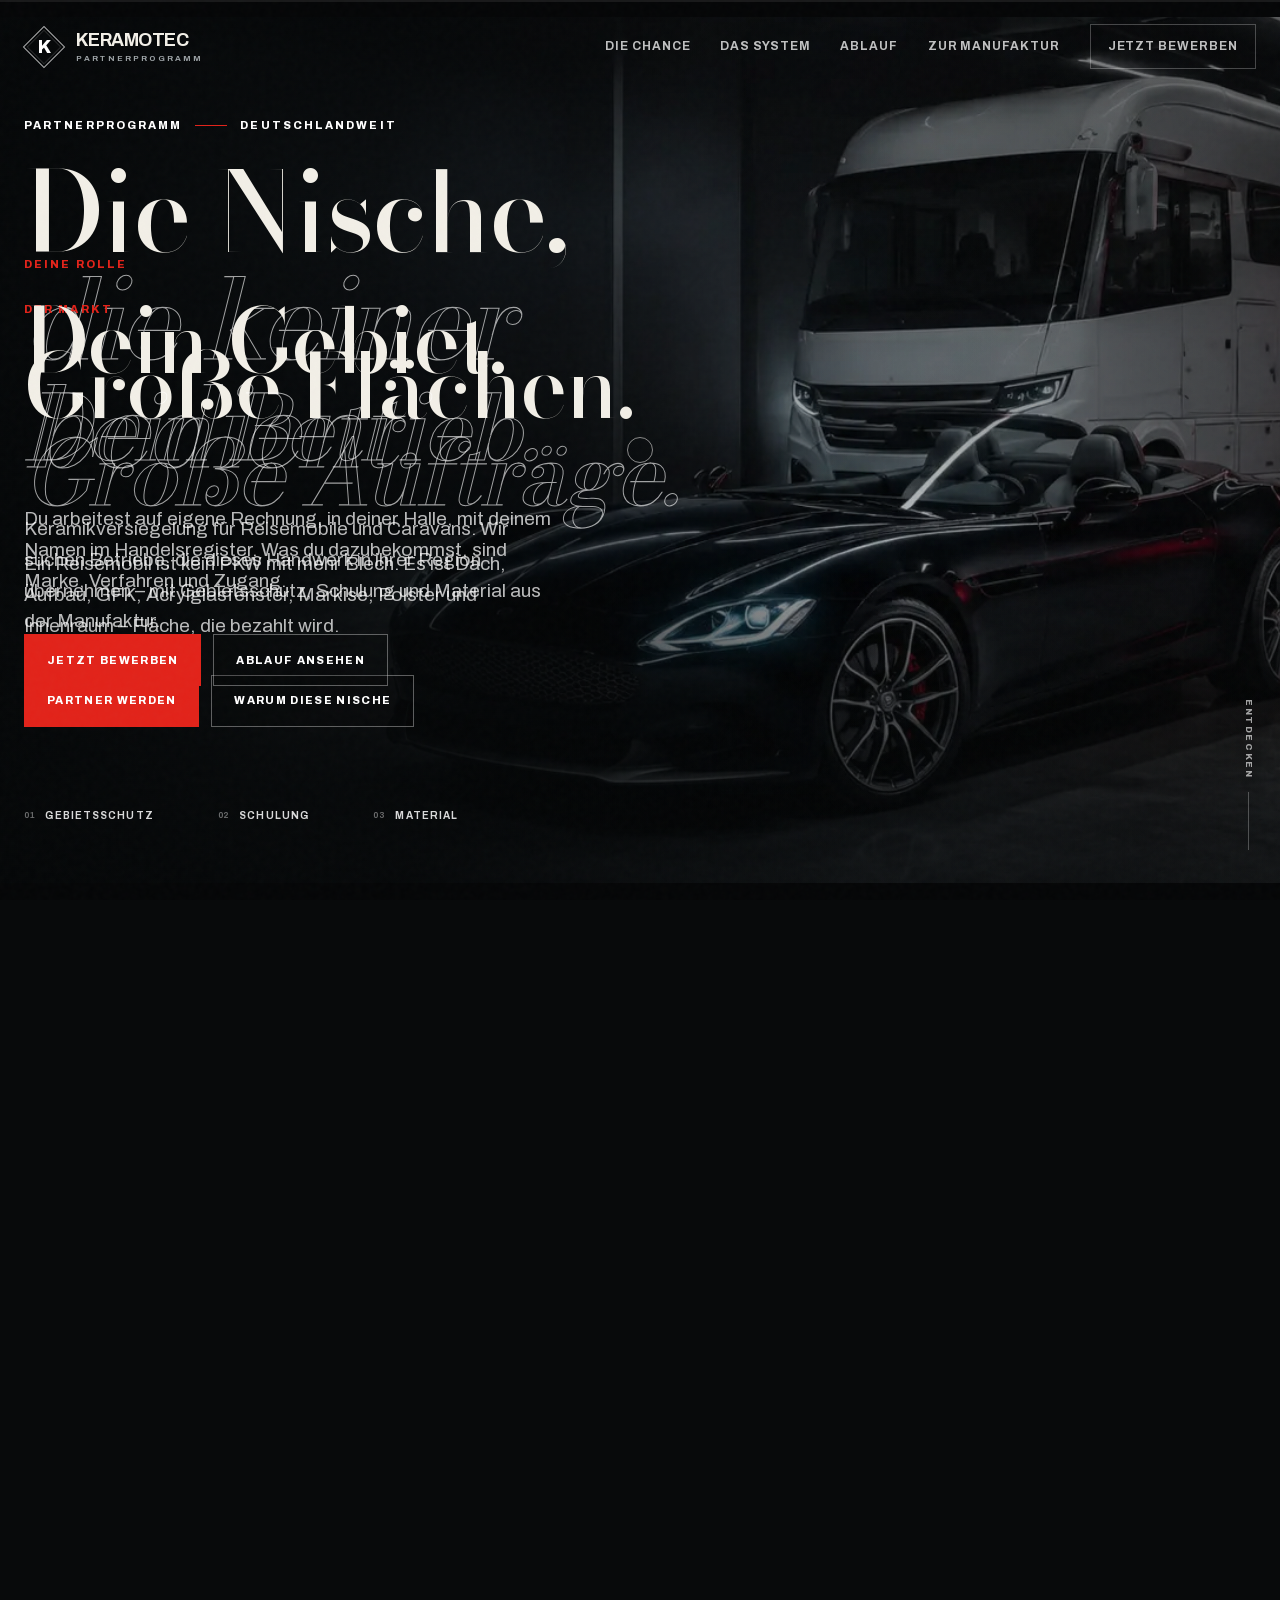
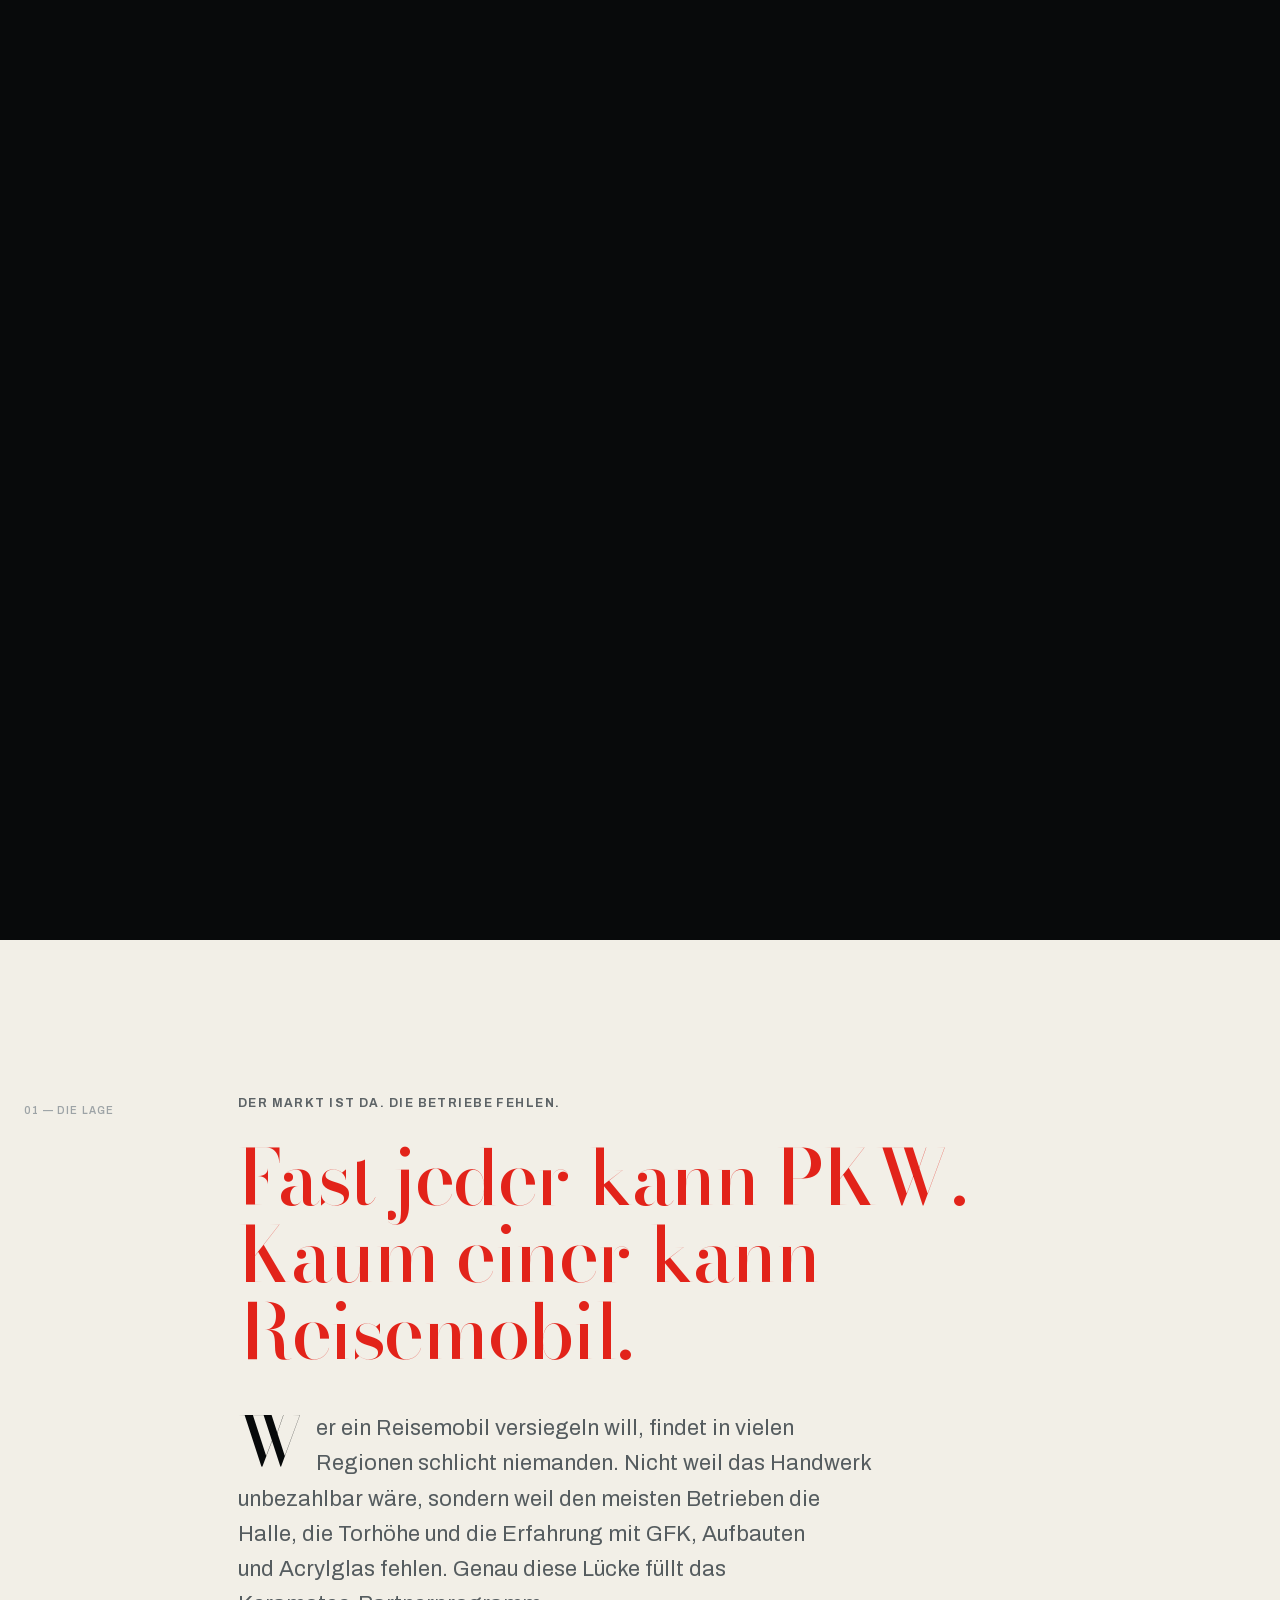
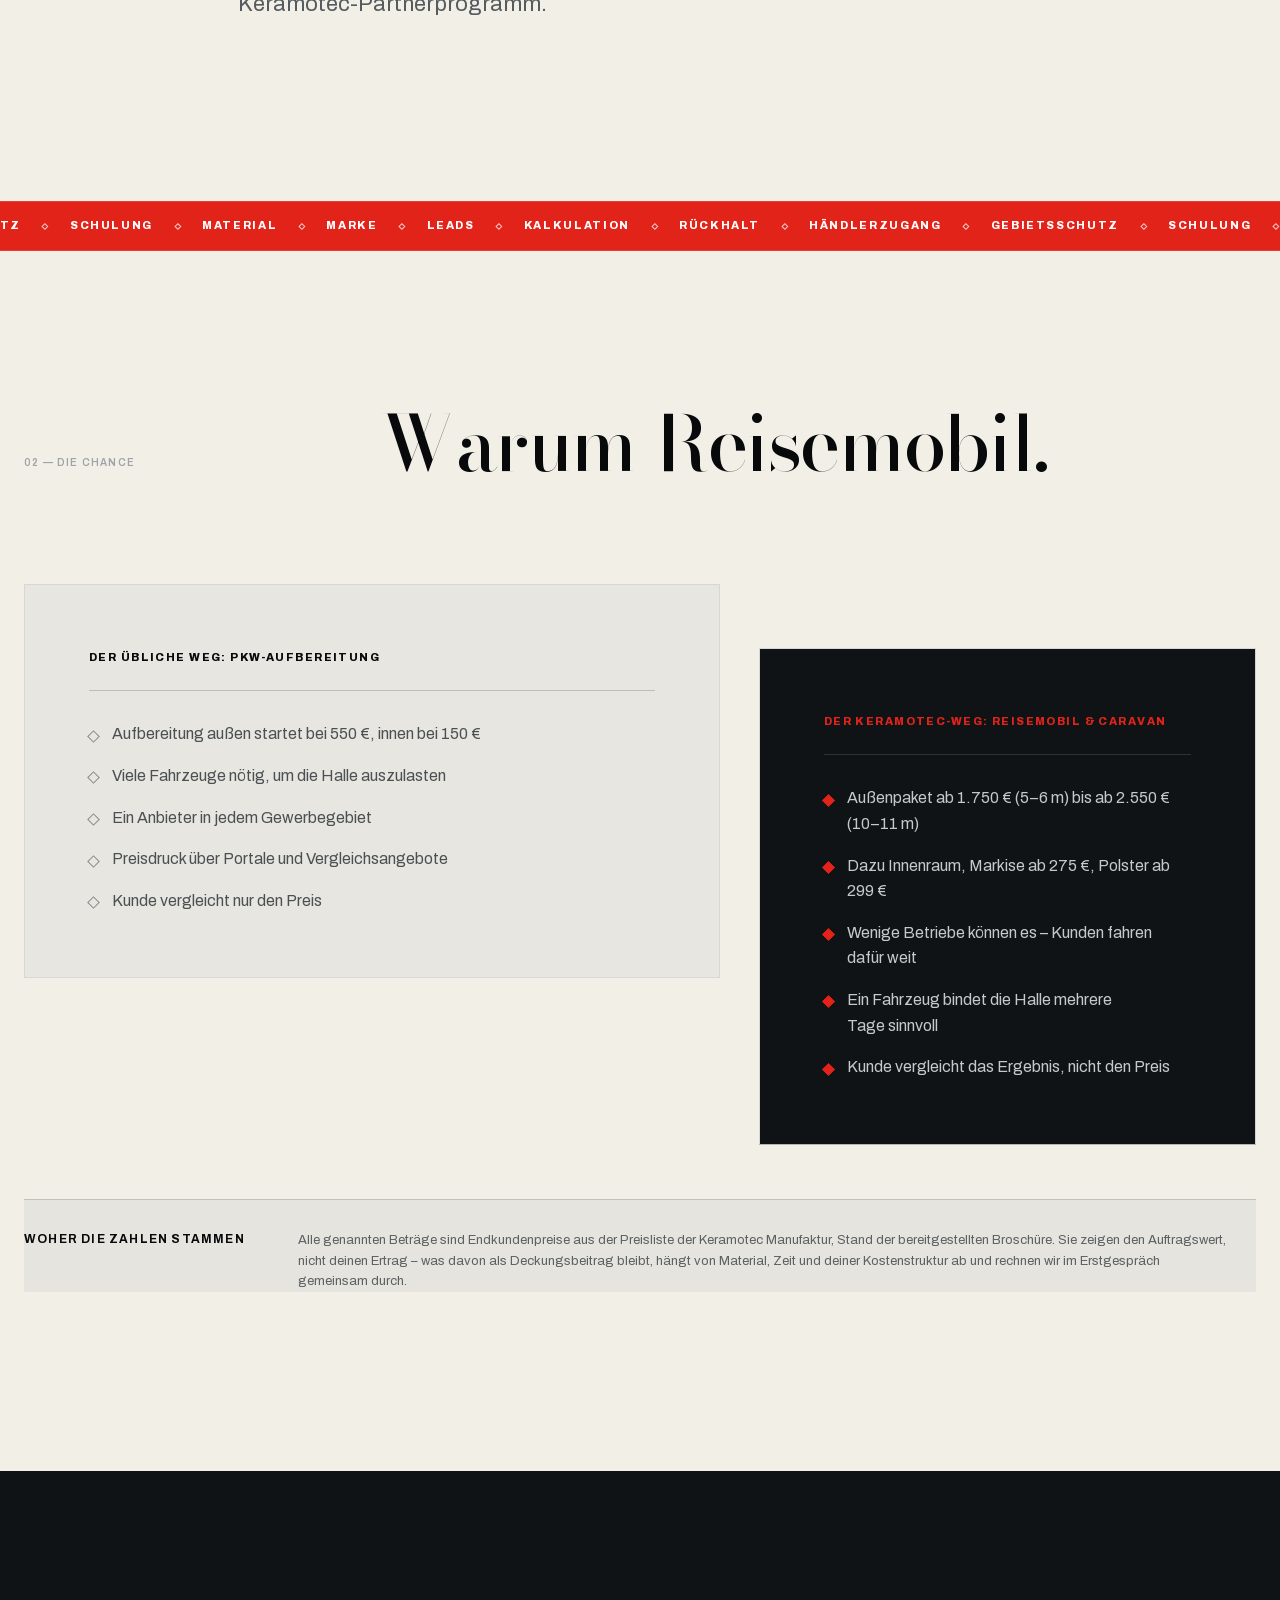
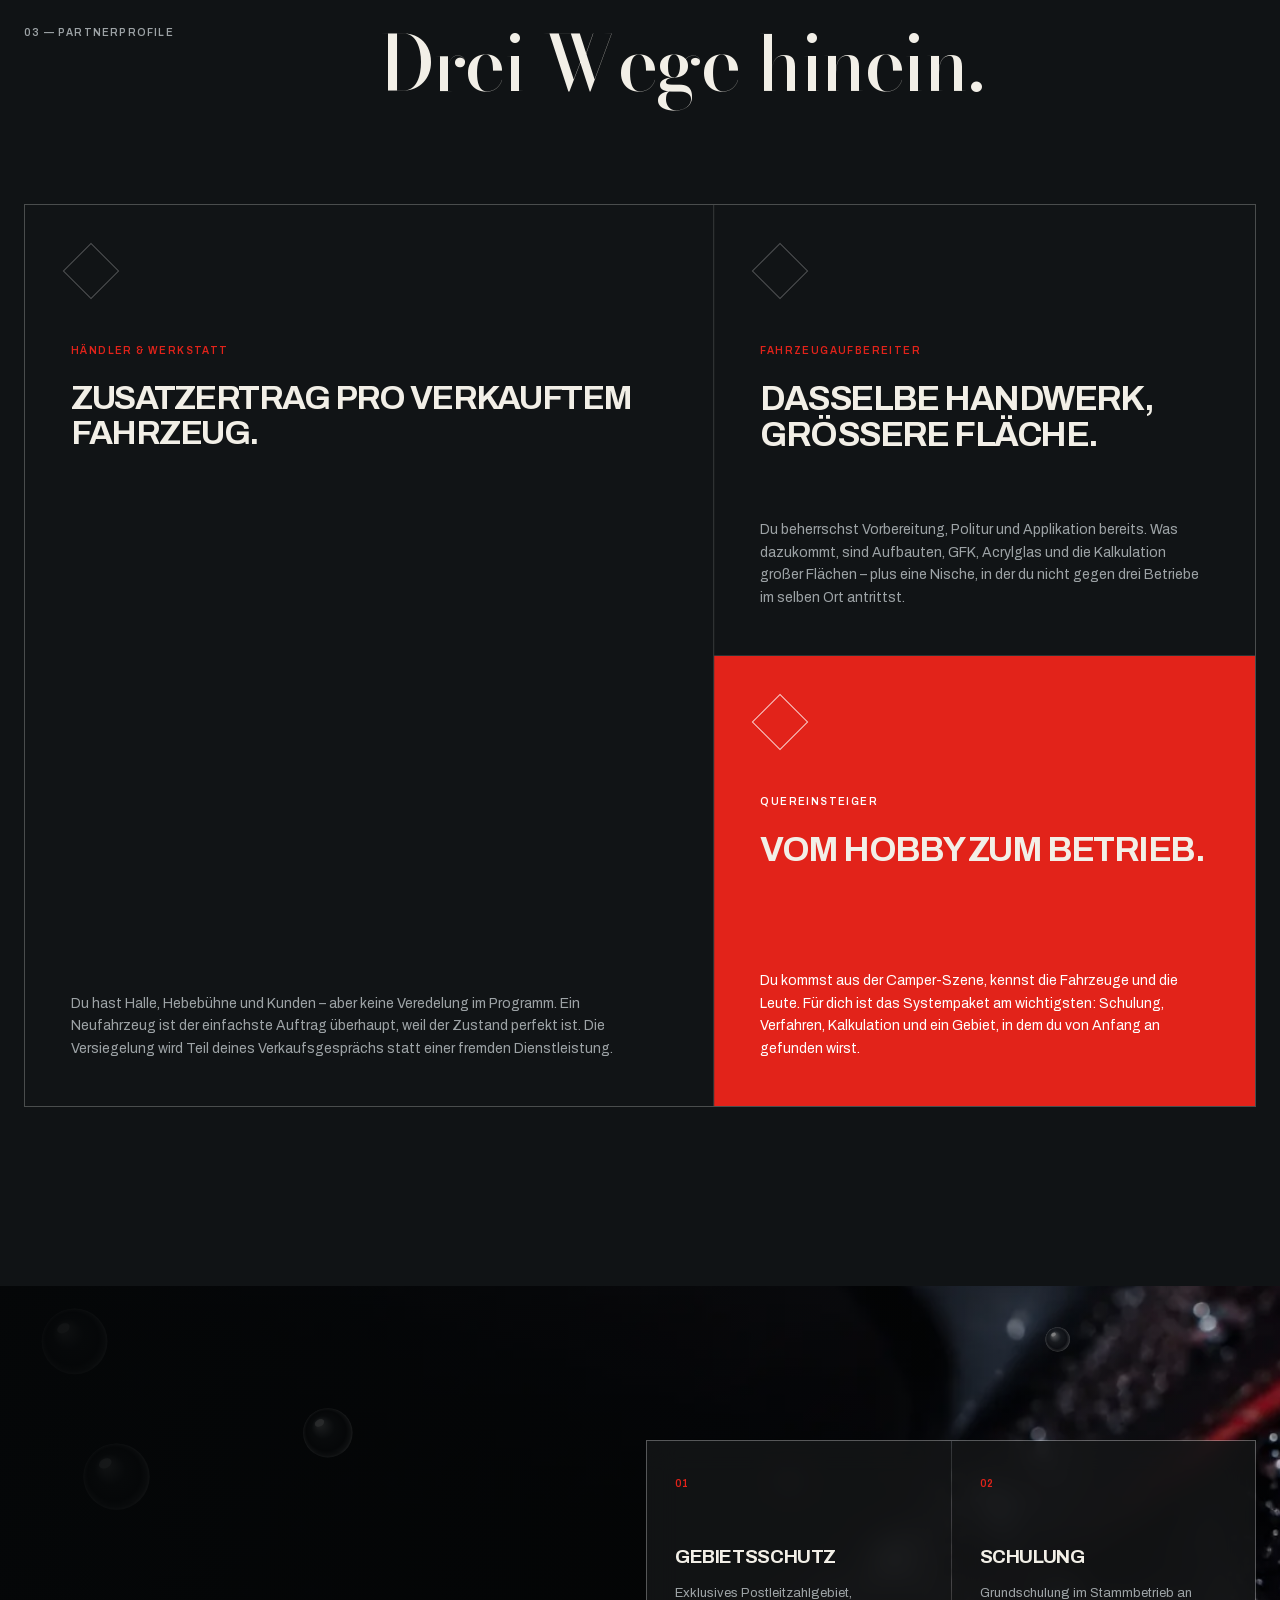
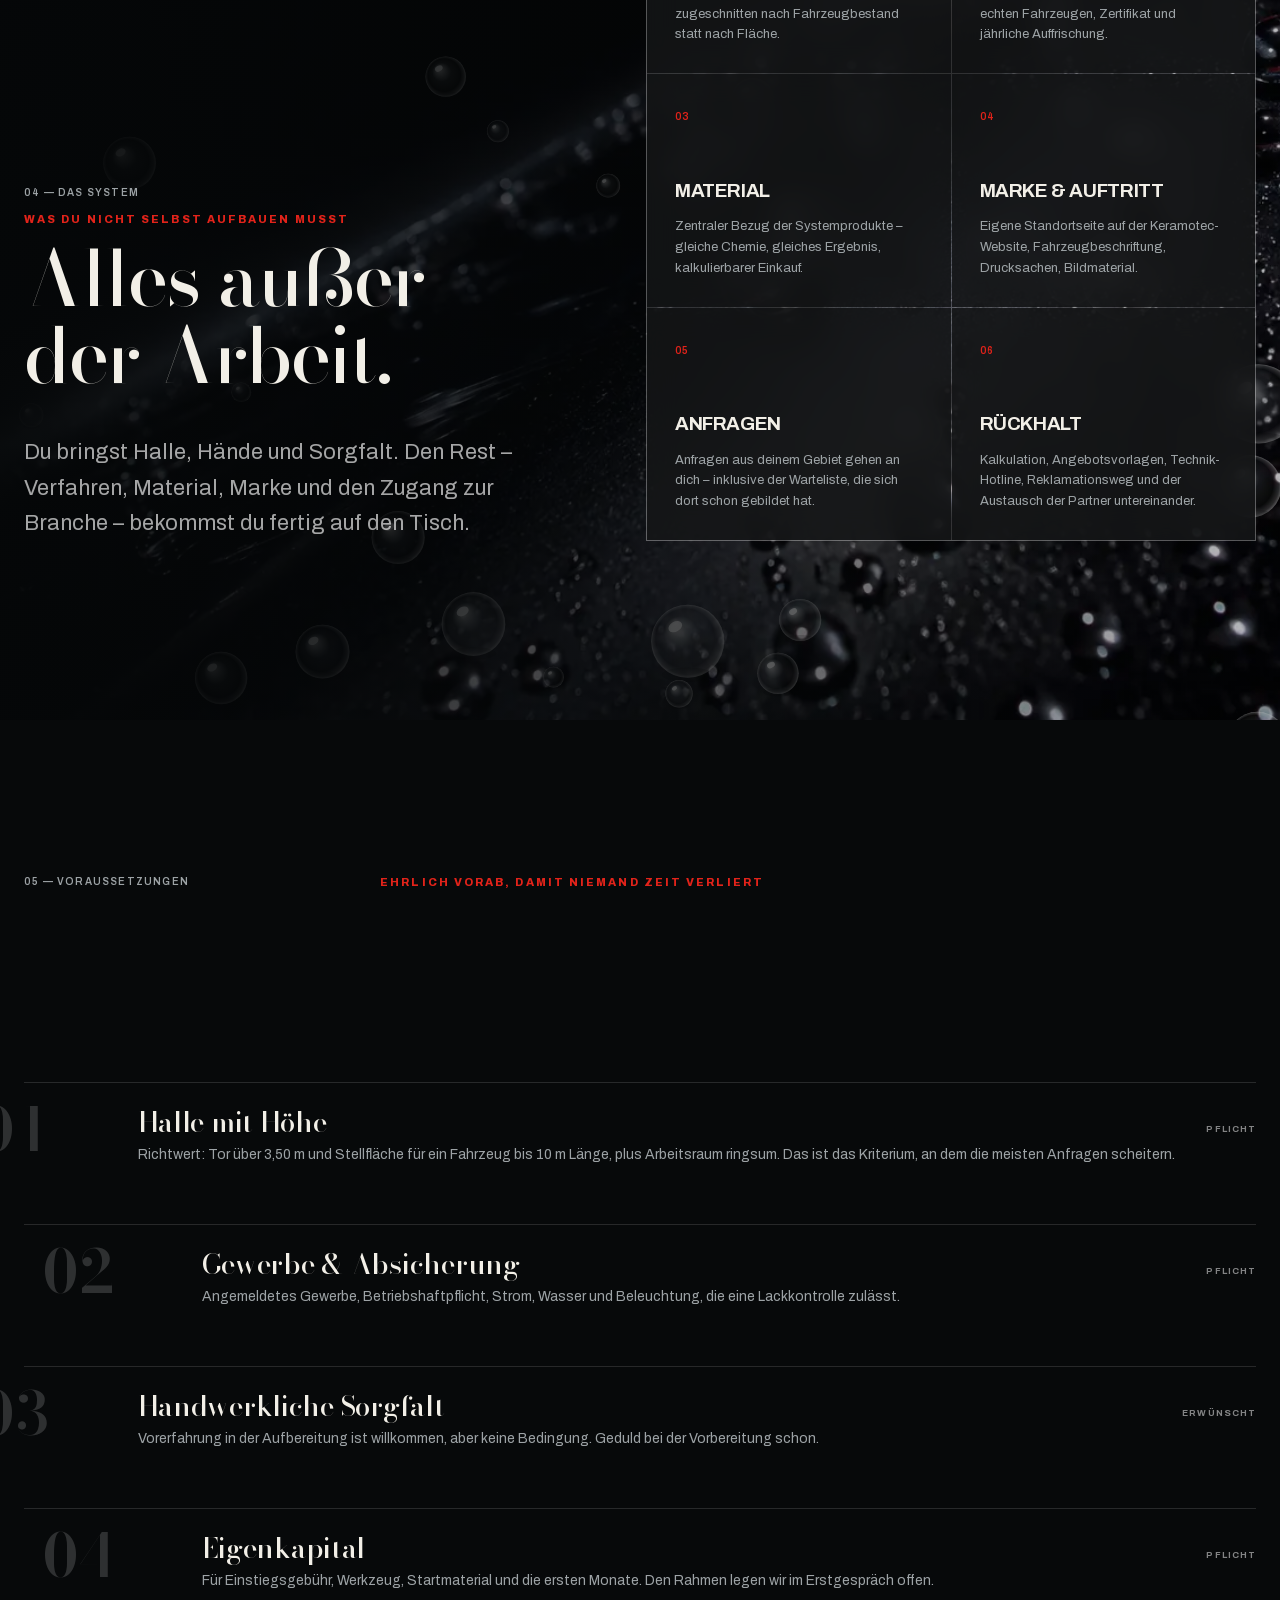
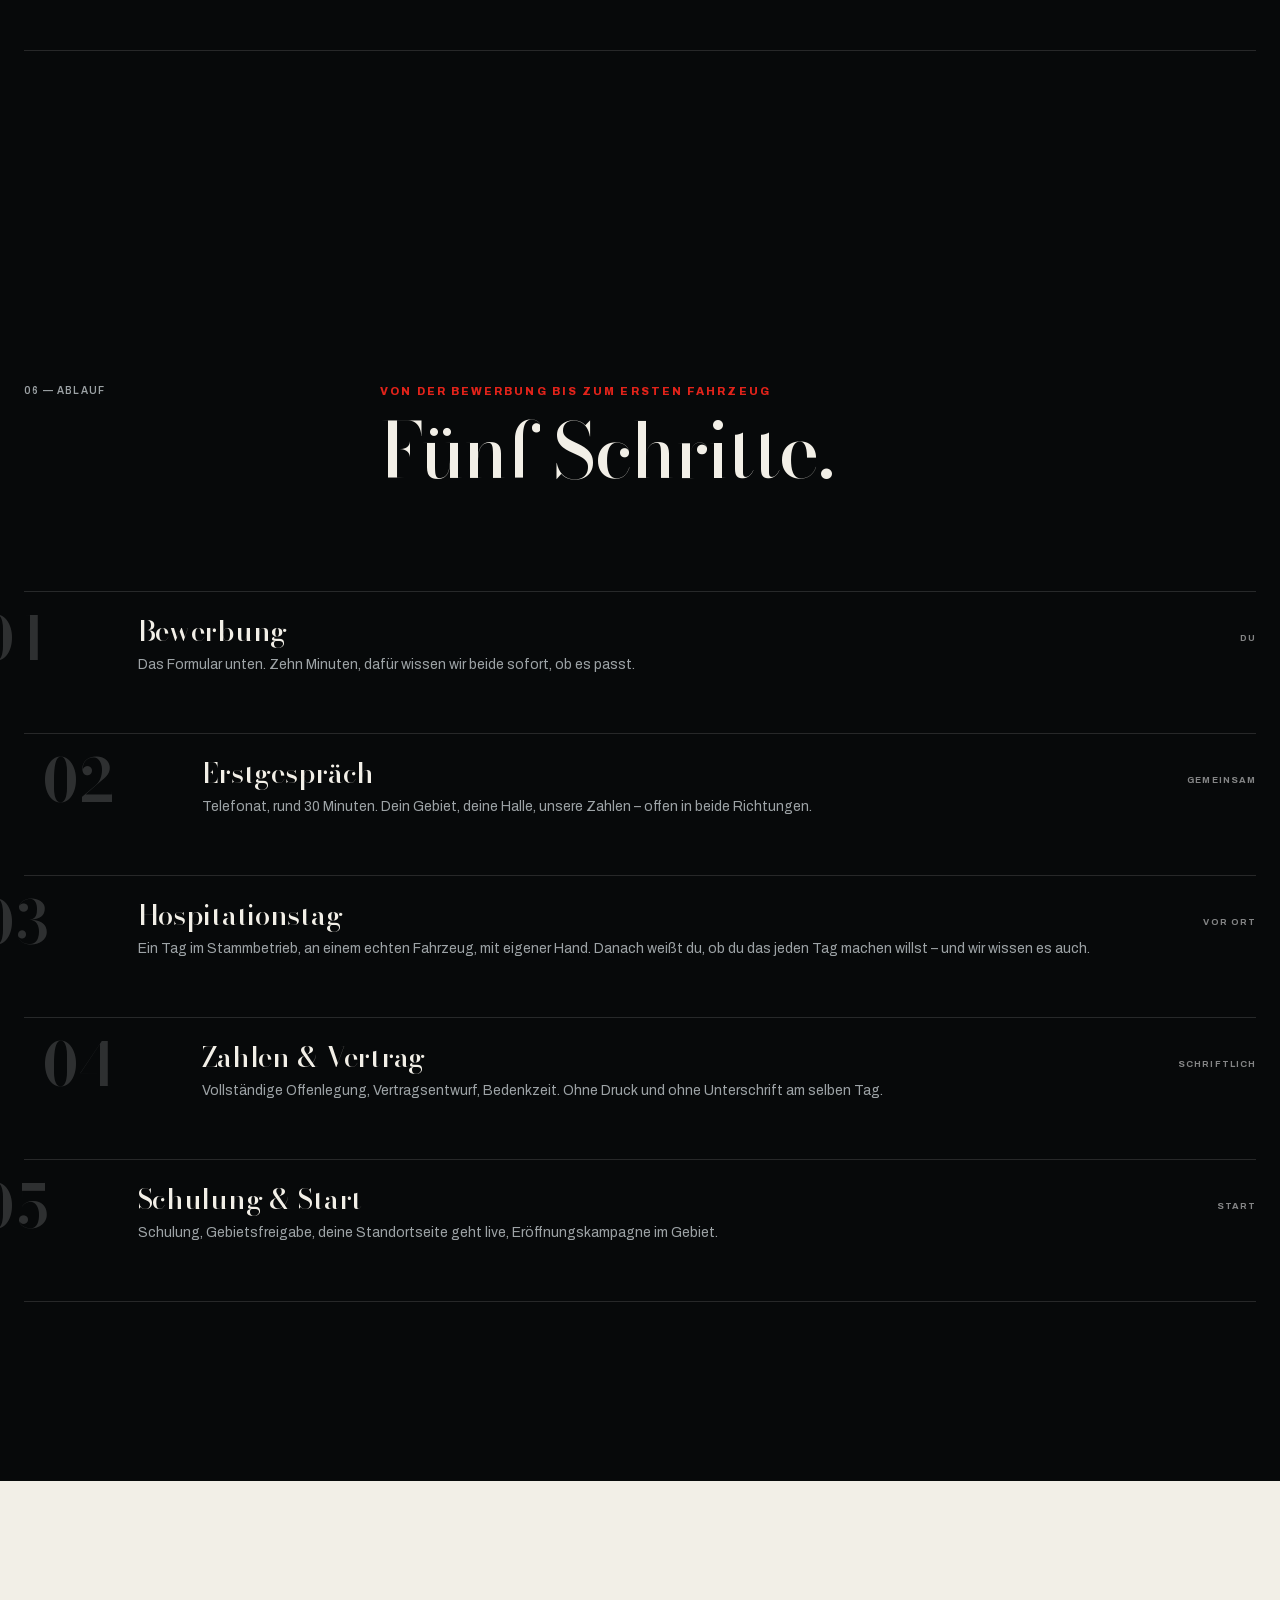
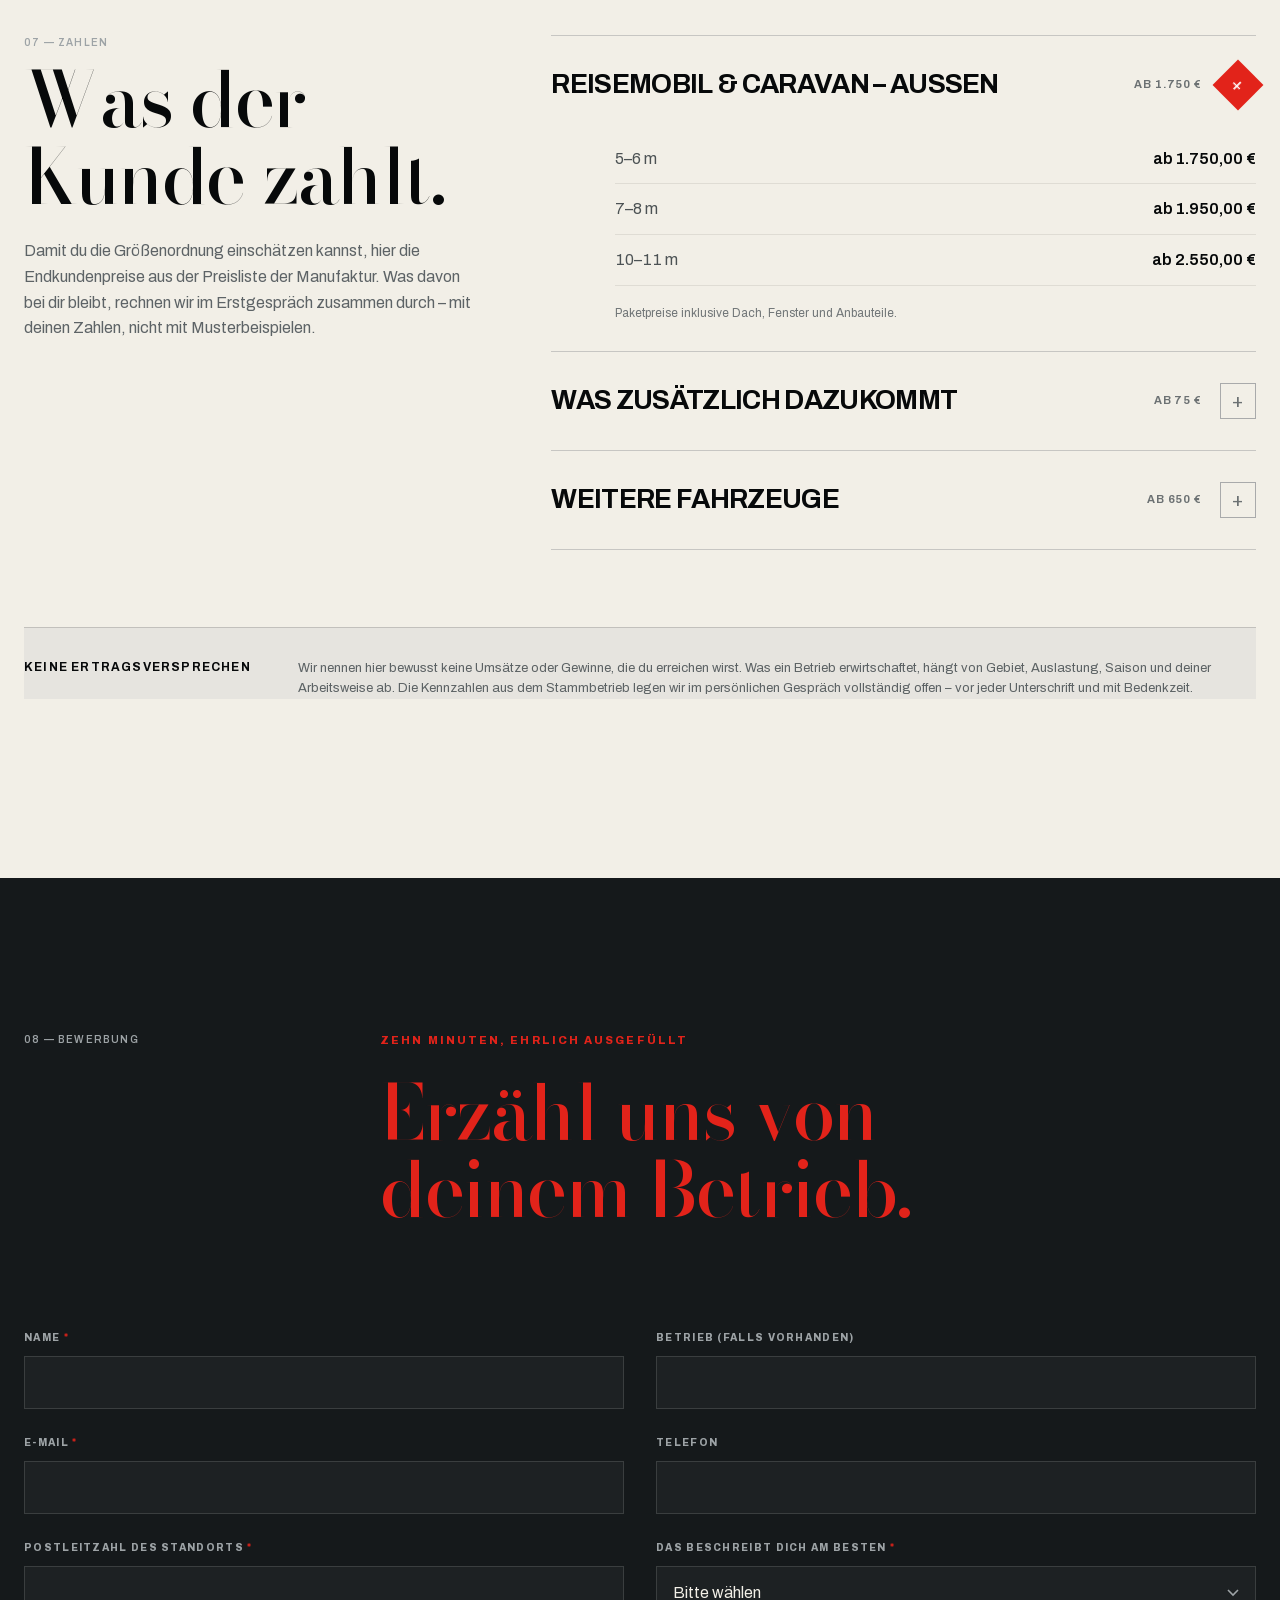
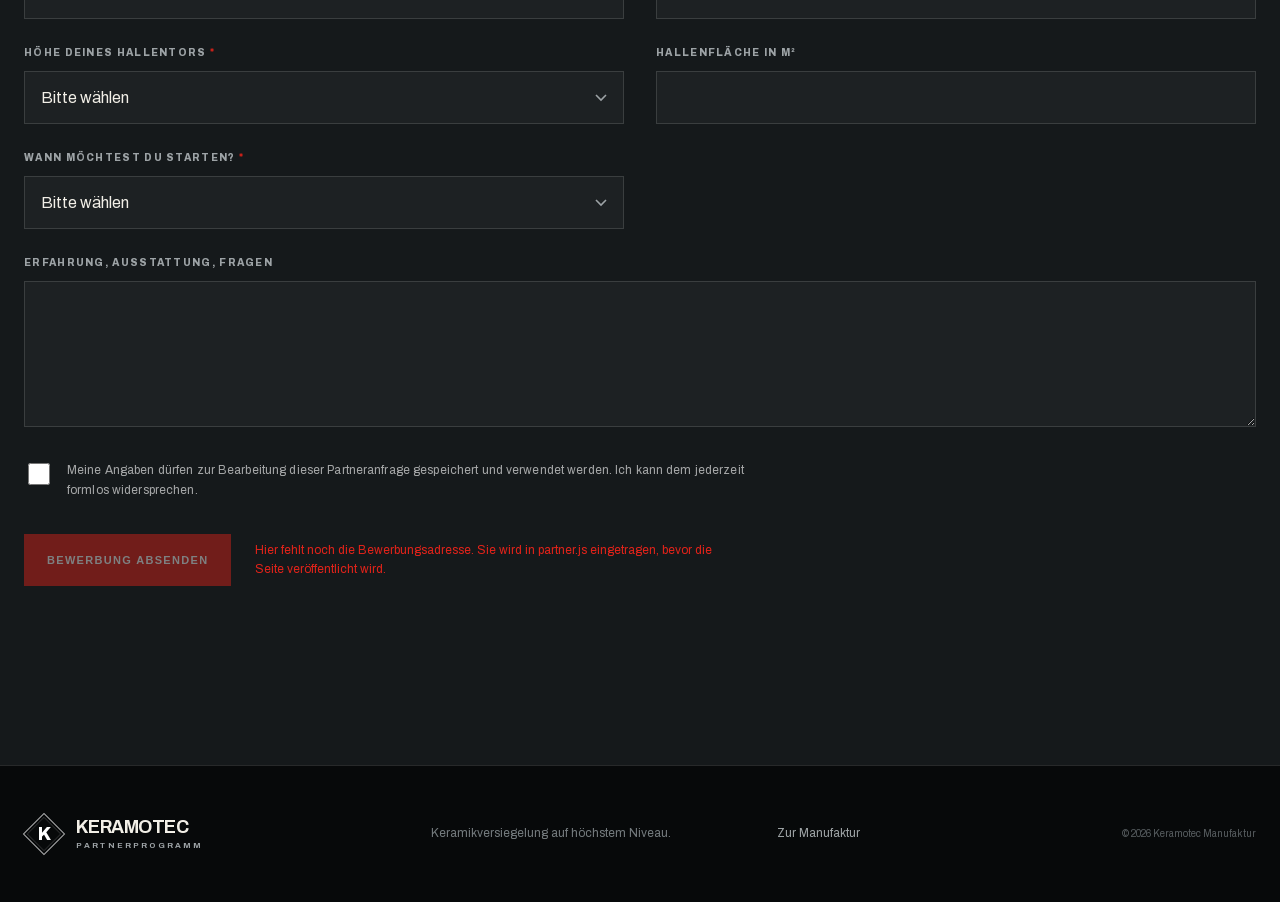
==== commit 38693d59: "Redesign: editoriale Typografie, asymmetrischer Rhythmus, Bewegung Umgesetzt mit dem Skill "redesign" ====
--- a/partner.html
+++ b/partner.html
@@ -8,11 +8,23 @@
       content="Keramotec Partnerprogramm – Keramikversiegelung für Reisemobile und Caravans als Franchise. Für Wohnmobil-Händler, Fahrzeugaufbereiter und Quereinsteiger aus der Camper-Szene."
     />
     <meta name="theme-color" content="#07090a" />
+    <meta property="og:type" content="website" />
+    <meta property="og:site_name" content="Keramotec Manufaktur" />
+    <meta property="og:title" content="Partner werden | Keramotec Manufaktur" />
+    <meta property="og:description" content="Keramikversiegelung für Reisemobile als Partnerbetrieb – für Händler, Aufbereiter und Quereinsteiger." />
+    <meta property="og:image" content="https://vanlifemum-boop.github.io/Keramotec/assets/keramotec-hero.webp" />
+    <meta property="og:url" content="https://vanlifemum-boop.github.io/Keramotec/partner.html" />
+    <meta property="og:locale" content="de_DE" />
+    <meta name="twitter:card" content="summary_large_image" />
+    <link rel="canonical" href="https://vanlifemum-boop.github.io/Keramotec/partner.html" />
     <title>Partner werden | Keramotec Manufaktur</title>
     <link
       rel="icon"
       href="data:image/svg+xml,%3Csvg xmlns='http://www.w3.org/2000/svg' viewBox='0 0 32 32'%3E%3Crect width='32' height='32' fill='%2307090a'/%3E%3Cpath d='M16 4l12 12-12 12L4 16z' fill='none' stroke='%23e2231a' stroke-width='2'/%3E%3Ctext x='16' y='21' font-family='Helvetica,Arial,sans-serif' font-size='13' font-weight='700' fill='%23fff' text-anchor='middle'%3EK%3C/text%3E%3C/svg%3E"
     />
+    <!-- Schriften zuerst: sie bestimmen das Layout, Bilder nur die Flaeche. -->
+    <link rel="preload" as="font" type="font/woff2" href="fonts/bodoni-moda.woff2" crossorigin />
+    <link rel="preload" as="font" type="font/woff2" href="fonts/archivo.woff2" crossorigin />
     <link rel="preload" as="image" href="assets/keramotec-hero.webp" fetchpriority="high" />
     <link rel="stylesheet" href="styles.css" />
     <script>
@@ -31,6 +43,7 @@
     </script>
     <script src="vendor/lenis.min.js" defer></script>
     <script src="cinematic.js" defer></script>
+    <script src="motion.js" defer></script>
     <script src="script.js" defer></script>
     <script src="partner.js" defer></script>
   </head>
@@ -373,7 +386,7 @@
 
       <!-- ===================== Zahlen ===================== -->
       <section class="pricing section" id="zahlen" aria-labelledby="zahlen-title">
-        <div class="shell">
+        <div class="shell pricing-shell">
           <div class="pricing-intro">
             <div>
               <p class="section-index" data-reveal>07 — Zahlen</p>
--- a/styles.css
+++ b/styles.css
@@ -1,14 +1,67 @@
+/* ============ Schriften ============
+   Selbst gehostet (fonts/), kein Aufruf an Google beim Seitenbesuch.
+   Bodoni Moda traegt die Schlagzeilen — die Schriftklasse der Automobil- und
+   Modemagazine. Archivo bleibt daneben sachlich und lesbar. */
+@font-face {
+  font-family: "Bodoni Moda";
+  src: url("fonts/bodoni-moda.woff2") format("woff2");
+  font-weight: 400 700;
+  font-style: normal;
+  font-display: swap;
+}
+
+@font-face {
+  font-family: "Archivo";
+  src: url("fonts/archivo.woff2") format("woff2");
+  font-weight: 400 800;
+  font-style: normal;
+  font-display: swap;
+}
+
+/* Ersatzschriften auf die Breite der echten Schrift gebracht (gemessen im
+   Browser: Bodoni laeuft 15,3 % breiter als Times, Archivo 0,8 % schmaler als
+   Helvetica). Ohne das springt das Layout, sobald die Schrift nachgeladen ist. */
+@font-face {
+  font-family: "Bodoni Ersatz";
+  src: local("Times New Roman"), local("Times"), local("Liberation Serif"), local("DejaVu Serif");
+  size-adjust: 115.3%;
+  ascent-override: 92%;
+  descent-override: 24%;
+  line-gap-override: 0%;
+}
+
+@font-face {
+  font-family: "Archivo Ersatz";
+  src: local("Helvetica Neue"), local("Arial"), local("Liberation Sans"), local("DejaVu Sans");
+  size-adjust: 99.2%;
+}
+
 :root {
   --ink: #07090a;
   --ink-soft: #101315;
   --panel: #15191b;
   --line: rgba(255, 255, 255, 0.13);
   --line-strong: rgba(255, 255, 255, 0.25);
-  --paper: #f3f1ed;
+  --paper: #f2efe7;
   --muted: #9da3a6;
   --red: #e2231a;
   --red-dark: #a8130d;
   --silver: #dfe3e4;
+  --panel-2: #1b2022;
+  /* Schatten tragen den Farbton des Hintergrunds, nicht reines Schwarz. */
+  --shadow: 0 30px 90px rgba(4, 8, 11, 0.55);
+  --font-display: "Bodoni Moda", "Bodoni Ersatz", "Times New Roman", Georgia, serif;
+  --font-text: "Archivo", "Archivo Ersatz", "Helvetica Neue", Arial, sans-serif;
+  /* Saubere Ebenen-Skala statt gewachsener Einzelwerte. */
+  --z-below: -1;
+  --z-base: 1;
+  --z-frame: 6;
+  --z-grain: 60;
+  --z-nav: 90;
+  --z-header: 100;
+  --z-bar: 150;
+  --z-progress: 200;
+  --z-skip: 1000;
   /* 100% statt 100vw: 100vw schliesst die Scrollbar ein und erzeugt sonst auf
      dem Desktop einen horizontalen Ueberhang. */
   --shell: min(1240px, calc(100% - 48px));
@@ -41,9 +94,10 @@
   overflow-x: clip;
   background: var(--ink);
   color: var(--paper);
-  font-family: "Helvetica Neue", "Arial Nova", Arial, sans-serif;
+  font-family: var(--font-text);
   font-size: 16px;
-  line-height: 1.55;
+  font-synthesis-weight: none;
+  line-height: 1.6;
   text-rendering: optimizeLegibility;
 }
 
@@ -82,6 +136,12 @@
 h3,
 p {
   margin-top: 0;
+}
+
+/* Fliesstext: keine Schusterjungen, keine einzeln haengenden Woerter. */
+p,
+li {
+  text-wrap: pretty;
 }
 
 p,
@@ -265,8 +325,15 @@
   transition: transform 260ms var(--ease);
 }
 
-.main-nav > a:hover {
+.main-nav > a:hover,
+.main-nav > a[aria-current="page"] {
   color: #fff;
+}
+
+.main-nav > a[aria-current="page"]:not(.nav-cta)::after {
+  transform: scaleX(1);
+  transform-origin: left;
+  background: var(--line-strong);
 }
 
 .main-nav > a:hover::after {
@@ -443,18 +510,8 @@
 
 .stage-headline {
   margin: 12px 0 0;
-  font-size: clamp(52px, 8vw, 122px);
-  font-weight: 700;
-  letter-spacing: -0.066em;
-  line-height: 0.88;
-  text-transform: uppercase;
+  font-size: clamp(44px, 7vw, 108px);
   text-wrap: balance;
-}
-
-.stage-headline em {
-  color: transparent;
-  font-style: normal;
-  -webkit-text-stroke: 1px rgba(255, 255, 255, 0.68);
 }
 
 .eyebrow {
@@ -481,26 +538,33 @@
 }
 
 .hero h1,
-.section h2 {
+.section h2,
+.stage-headline,
+.display-copy {
   margin-bottom: 0;
-  font-weight: 700;
-  letter-spacing: -0.066em;
-  line-height: 0.88;
-  text-transform: uppercase;
+  font-family: var(--font-display);
+  /* Eine Didone braucht Luft: weniger negative Laufweite und mehr Zeilenhoehe
+     als eine Grotesk, sonst kleben die Haarstriche aneinander. */
+  font-weight: 500;
+  font-optical-sizing: auto;
+  letter-spacing: -0.018em;
+  line-height: 0.98;
+  text-transform: none;
 }
 
 .hero h1 {
   max-width: 790px;
   margin-top: 0;
-  font-size: clamp(66px, 10vw, 154px);
+  font-size: clamp(52px, 8.6vw, 132px);
   text-wrap: balance;
   animation: rise-in 1s 260ms var(--ease) both;
 }
 
-.hero h1 em {
+.hero h1 em,
+.stage-headline em {
   color: transparent;
-  font-style: normal;
-  -webkit-text-stroke: 1px rgba(255, 255, 255, 0.68);
+  font-style: italic;
+  -webkit-text-stroke: 1px rgba(255, 255, 255, 0.62);
 }
 
 .hero-copy {
@@ -544,6 +608,14 @@
   transform: translateY(-2px);
 }
 
+/* Haptik: der Knopf gibt beim Druecken nach. */
+.button:active,
+.nav-cta:active,
+.price-group summary:active {
+  transform: translateY(0) scale(0.985);
+  transition-duration: 90ms;
+}
+
 .button-primary {
   background: var(--red);
   color: #fff;
@@ -569,7 +641,9 @@
   gap: clamp(20px, 5vw, 74px);
   margin-top: clamp(60px, 9vh, 110px);
   color: rgba(255, 255, 255, 0.4);
-  font-family: ui-monospace, SFMono-Regular, Menlo, monospace;
+  font-family: var(--font-text);
+  font-variant-numeric: tabular-nums;
+  font-weight: 600;
   font-size: 9px;
   letter-spacing: 0.08em;
   animation: rise-in 1s 560ms var(--ease) both;
@@ -582,7 +656,7 @@
 
 .hero-meta b {
   color: rgba(255, 255, 255, 0.85);
-  font-family: "Helvetica Neue", Arial, sans-serif;
+  font-family: var(--font-text);
   font-size: 10px;
   letter-spacing: 0.11em;
   text-transform: uppercase;
@@ -624,7 +698,7 @@
 
 .section {
   position: relative;
-  padding-block: clamp(96px, 12vw, 180px);
+  padding-block: clamp(96px, 12vw, 180px) clamp(112px, 14vw, 210px);
 }
 
 /* Sprungziele nicht unter den fixen Header laufen lassen. */
@@ -642,7 +716,9 @@
 
 .section-index {
   color: var(--muted);
-  font-family: ui-monospace, SFMono-Regular, Menlo, monospace;
+  font-family: var(--font-text);
+  font-variant-numeric: tabular-nums;
+  font-weight: 600;
   font-size: 10px;
   letter-spacing: 0.12em;
   text-transform: uppercase;
@@ -681,7 +757,7 @@
 }
 
 .display-copy {
-  font-size: clamp(45px, 7vw, 110px);
+  font-size: clamp(40px, 6vw, 96px);
 }
 
 .display-copy span,
@@ -771,7 +847,9 @@
 
 .service-number {
   color: var(--red);
-  font-family: ui-monospace, SFMono-Regular, Menlo, monospace;
+  font-family: var(--font-text);
+  font-variant-numeric: tabular-nums;
+  font-weight: 600;
   font-size: 11px;
 }
 
@@ -837,7 +915,7 @@
   gap: 1px;
   background: rgba(255, 255, 255, 0.18);
   border: 1px solid rgba(255, 255, 255, 0.18);
-  box-shadow: 0 30px 90px rgba(0, 0, 0, 0.38);
+  box-shadow: var(--shadow);
 }
 
 .benefit-grid article {
@@ -849,7 +927,9 @@
 
 .benefit-grid b {
   color: var(--red);
-  font-family: ui-monospace, SFMono-Regular, Menlo, monospace;
+  font-family: var(--font-text);
+  font-variant-numeric: tabular-nums;
+  font-weight: 600;
   font-size: 10px;
 }
 
@@ -969,7 +1049,9 @@
 .card-label {
   margin-top: 52px;
   color: var(--red);
-  font-family: ui-monospace, SFMono-Regular, Menlo, monospace;
+  font-family: var(--font-text);
+  font-variant-numeric: tabular-nums;
+  font-weight: 600;
   font-size: 10px;
   letter-spacing: 0.14em;
   text-transform: uppercase;
@@ -1048,6 +1130,10 @@
   display: none;
 }
 
+.price-table > div span {
+  font-variant-numeric: tabular-nums;
+}
+
 .price-group summary small {
   display: flex;
   align-items: center;
@@ -1091,6 +1177,8 @@
 
 .price-table b {
   color: var(--ink);
+  font-variant-numeric: tabular-nums;
+  font-weight: 600;
   text-align: right;
 }
 
@@ -1105,8 +1193,8 @@
   grid-template-columns: 240px minmax(0, 1fr);
   gap: 34px;
   margin-top: 54px;
-  padding: 30px;
-  border-left: 4px solid var(--red);
+  padding: 30px 0 0;
+  border-top: 1px solid rgba(7, 9, 10, 0.16);
   background: #e6e4df;
 }
 
@@ -1169,16 +1257,19 @@
 }
 
 .craft-line {
-  font-size: clamp(72px, 10vw, 145px);
-  font-weight: 800;
-  letter-spacing: -0.09em;
-  line-height: 0.72;
+  font-family: var(--font-display);
+  font-size: clamp(66px, 9.2vw, 132px);
+  font-weight: 600;
+  letter-spacing: -0.03em;
+  line-height: 0.82;
   text-transform: uppercase;
 }
 
 .craft-line.outline {
   color: transparent;
-  -webkit-text-stroke: 1px rgba(255, 255, 255, 0.5);
+  font-style: italic;
+  -webkit-text-stroke: 1px rgba(255, 255, 255, 0.45);
+  text-transform: none;
 }
 
 .craft-visual p {
@@ -1325,7 +1416,9 @@
   display: none;
 }
 
-[data-reveal] {
+/* Nur mit aktivem JavaScript verstecken — es ist auch das JavaScript, das die
+   Elemente wieder hervorholt. */
+.js [data-reveal] {
   opacity: 0;
   transform: translateY(32px);
   transition: opacity 720ms var(--ease), transform 720ms var(--ease);
@@ -1360,6 +1453,265 @@
 @keyframes marquee {
   to {
     transform: translateX(-50%);
+  }
+}
+
+/* ============ Layout-Rhythmus ============
+   Jeder Abschnitt schoepft anders aus demselben Raster. Gleichmass ueber alle
+   Abschnitte hinweg ist das, woran man automatisch gebaute Seiten erkennt. */
+
+/* --- Anspruch: Zitatsatz mit haengender Initiale --- */
+.statement-grid {
+  grid-template-columns: repeat(12, minmax(0, 1fr));
+  gap: clamp(28px, 4vw, 64px);
+  align-items: start;
+}
+
+.statement-grid > .section-index {
+  grid-column: 1 / 3;
+  padding-top: 0.9em;
+}
+
+.statement-grid > div {
+  grid-column: 3 / 12;
+}
+
+/* Initiale wie im Magazin: der erste Buchstabe traegt drei Zeilen. */
+.statement .lead::first-letter {
+  float: left;
+  margin: 0.06em 0.14em 0 0;
+  color: var(--ink);
+  font-family: var(--font-display);
+  font-size: 3.1em;
+  font-weight: 500;
+  line-height: 0.78;
+}
+
+/* --- Leistungen: Ziffern haengen in den Rand, Zeilen wechseln den Einzug --- */
+.service-row {
+  grid-template-columns: clamp(56px, 7vw, 104px) minmax(0, 1fr) auto;
+  align-items: baseline;
+}
+
+.service-number {
+  align-self: start;
+  margin-left: clamp(-56px, -3.6vw, 0px);
+  color: rgba(255, 255, 255, 0.16);
+  font-family: var(--font-display);
+  font-size: clamp(38px, 4.6vw, 82px);
+  font-variant-numeric: tabular-nums;
+  line-height: 0.8;
+  transition: color 420ms var(--ease);
+}
+
+.service-row:hover .service-number {
+  color: var(--red);
+}
+
+.service-row:nth-child(even) {
+  padding-left: clamp(0px, 5vw, 96px);
+}
+
+.service-row h3 {
+  font-family: var(--font-display);
+  font-size: clamp(21px, 2.2vw, 30px);
+  font-weight: 500;
+  letter-spacing: -0.01em;
+  text-transform: none;
+}
+
+/* --- Vergleich: 7 zu 5 statt sauberer Haelften, zweite Spalte tiefer --- */
+.comparison-grid {
+  grid-template-columns: 7fr 5fr;
+  align-items: start;
+  background: transparent;
+  border: 0;
+  gap: clamp(20px, 3vw, 48px);
+}
+
+.comparison-card {
+  border: 1px solid #d8d7d3;
+}
+
+.comparison-card.solution {
+  margin-top: clamp(28px, 5vw, 88px);
+}
+
+/* --- Speziallösungen: eine grosse Karte, zwei kleine daneben --- */
+.specialty-grid {
+  grid-template-columns: 1.12fr 0.88fr;
+}
+
+.specialty-card:first-child {
+  grid-row: span 2;
+  justify-content: flex-end;
+}
+
+.specialty-card:first-child h3 {
+  font-size: clamp(26px, 2.6vw, 38px);
+}
+
+/* --- Preise: der Kopf bleibt stehen, waehrend die Liste durchlaeuft --- */
+@media (min-width: 981px) {
+  .pricing-shell {
+    display: grid;
+    grid-template-columns: minmax(0, 0.78fr) minmax(0, 1.22fr);
+    column-gap: clamp(48px, 6vw, 110px);
+    align-items: start;
+  }
+
+  .pricing-shell > .pricing-intro {
+    position: sticky;
+    top: 128px;
+    grid-column: 1;
+    grid-template-columns: 1fr;
+    gap: 24px;
+  }
+
+  .pricing-shell > .price-groups {
+    grid-column: 2;
+    grid-row: 1;
+    margin-top: 0;
+  }
+
+  /* Der Hinweis laeuft unter beiden Spalten durch — in der schmalen linken
+     Spalte brach der Text sonst mitten im Wort um. */
+  .pricing-shell > .pricing-notice {
+    grid-column: 1 / -1;
+    grid-row: 2;
+    margin-top: clamp(56px, 6vw, 96px);
+  }
+}
+
+/* --- Manufaktur: Bild und Text ueberlappen sich --- */
+.craft-grid {
+  grid-template-columns: 1fr 1fr;
+  gap: 0;
+  align-items: center;
+}
+
+.craft-visual {
+  margin-right: clamp(-96px, -4.5vw, 0px);
+}
+
+/* Die Bildunterschrift nach links, sonst landet sie unter dem Textblock,
+   der jetzt darueberliegt. */
+.craft-visual p {
+  right: auto;
+  left: 40px;
+}
+
+.craft-copy {
+  position: relative;
+  z-index: var(--z-base);
+  padding-left: clamp(28px, 5vw, 96px);
+}
+
+.craft h2 {
+  text-transform: none;
+}
+
+/* ============ Bewegung ============
+   Startzustaende stehen nur dann im Weg, wenn motion.js sie auch aufloest —
+   deshalb haengt alles an .js-motion. Ohne JavaScript oder bei reduzierter
+   Bewegung greift nichts davon. */
+
+/* --- Woerter steigen aus ihrer eigenen Maske --- */
+.js-motion .mw {
+  display: inline-block;
+  overflow: hidden;
+  /* Platz fuer Unterlaengen und kursive Ueberhaenge, sonst schneidet die Maske. */
+  padding: 0.02em 0.06em 0.14em;
+  margin: 0 -0.06em -0.14em;
+  vertical-align: bottom;
+}
+
+.js-motion .mw-i {
+  display: inline-block;
+  will-change: transform;
+}
+
+.js-motion .mw-ready .mw-i {
+  transform: translateY(108%);
+  opacity: 0;
+}
+
+.js-motion .mw-in .mw-i {
+  transform: none;
+  opacity: 1;
+  transition: transform 900ms var(--ease), opacity 600ms ease;
+}
+
+/* Die Zeile animiert sich selbst — der pauschale Reveal darf nicht dazwischenfunken. */
+.js-motion [data-reveal].mw-ready,
+.js-motion [data-reveal].mask-reveal {
+  opacity: 1;
+  transform: none;
+  transition: none;
+}
+
+/* --- Gestaffelte Eintritte, wechselnde Richtung --- */
+.js-motion [data-reveal] {
+  transition-delay: var(--rv-delay, 0ms);
+}
+
+.js-motion [data-reveal].rv-side {
+  transform: translate3d(-28px, 12px, 0);
+}
+
+.js-motion [data-reveal].rv-side.is-visible {
+  transform: none;
+}
+
+/* --- Flaechen werden aufgedeckt, nicht eingeblendet --- */
+.js-motion .mask-reveal {
+  clip-path: inset(0 0 100% 0);
+  transition: clip-path 1000ms var(--ease);
+  will-change: clip-path;
+}
+
+.js-motion .mask-reveal.mask-in {
+  clip-path: inset(0 0 0 0);
+}
+
+/* --- Magnetische Knoepfe --- */
+.js-motion .button,
+.js-motion .nav-cta {
+  transform: translate3d(var(--mag-x, 0px), var(--mag-y, 0px), 0);
+}
+
+.js-motion .button:hover {
+  transform: translate3d(var(--mag-x, 0px), calc(var(--mag-y, 0px) - 2px), 0);
+}
+
+.js-motion .button:active {
+  transform: translate3d(var(--mag-x, 0px), var(--mag-y, 0px), 0) scale(0.985);
+}
+
+/* --- Cursor-Ring, nur an der Maus --- */
+.cursor-ring {
+  position: fixed;
+  top: 0;
+  left: 0;
+  z-index: var(--z-progress);
+  width: 26px;
+  height: 26px;
+  border: 1px solid rgba(255, 255, 255, 0.55);
+  border-radius: 50%;
+  pointer-events: none;
+  mix-blend-mode: difference;
+  transition: width 260ms var(--ease), height 260ms var(--ease), border-color 260ms ease;
+}
+
+.cursor-ring.is-over {
+  width: 46px;
+  height: 46px;
+  border-color: var(--red);
+}
+
+@media (pointer: coarse) {
+  .cursor-ring {
+    display: none;
   }
 }
 
@@ -1606,6 +1958,42 @@
 @media (max-width: 980px) {
   :root {
     --stage-height: 360vh;
+  }
+
+  /* Der Rhythmus der grossen Fassung faellt hier zusammen: eine Spalte,
+     keine Ueberlappung, keine haengenden Ziffern. */
+  .statement-grid > .section-index,
+  .statement-grid > div {
+    grid-column: 1 / -1;
+  }
+
+  .comparison-grid,
+  .specialty-grid {
+    grid-template-columns: 1fr;
+  }
+
+  .specialty-card:first-child {
+    grid-row: auto;
+  }
+
+  .comparison-card.solution {
+    margin-top: 0;
+  }
+
+  .service-row:nth-child(even) {
+    padding-left: 0;
+  }
+
+  .service-number {
+    margin-left: 0;
+  }
+
+  .craft-visual {
+    margin-right: 0;
+  }
+
+  .craft-copy {
+    padding-left: 0;
   }
 
   .form-grid {
@@ -1779,7 +2167,7 @@
 
   .hero h1,
   .stage-headline {
-    font-size: clamp(40px, 12.5vw, 64px);
+    font-size: clamp(42px, 14vw, 72px);
   }
 
   .hero-eyebrow {
@@ -1853,13 +2241,18 @@
   .craft h2,
   .contact h2,
   .protection h2 {
-    font-size: clamp(34px, 11vw, 52px);
+    font-size: clamp(36px, 12vw, 60px);
   }
 
   .service-row {
-    grid-template-columns: 34px 1fr;
+    grid-template-columns: 48px 1fr;
     min-height: 130px;
-    gap: 12px;
+    gap: 14px;
+  }
+
+  /* Die Ziffer muss in ihre Spalte passen — sonst laeuft sie unter den Text. */
+  .service-number {
+    font-size: 30px;
   }
 
   .service-tag {
@@ -1976,7 +2369,7 @@
 
   .hero h1,
   .stage-headline {
-    font-size: clamp(36px, 13.2vw, 52px);
+    font-size: clamp(38px, 15vw, 58px);
   }
 
   .hero-meta {
@@ -2000,12 +2393,16 @@
   .craft h2,
   .contact h2,
   .protection h2 {
-    font-size: clamp(30px, 10.5vw, 44px);
+    font-size: clamp(32px, 11.5vw, 48px);
   }
 
   .service-row {
-    grid-template-columns: 28px 1fr;
+    grid-template-columns: 40px 1fr;
     gap: 10px;
+  }
+
+  .service-number {
+    font-size: 25px;
   }
 
   .brand-type small {
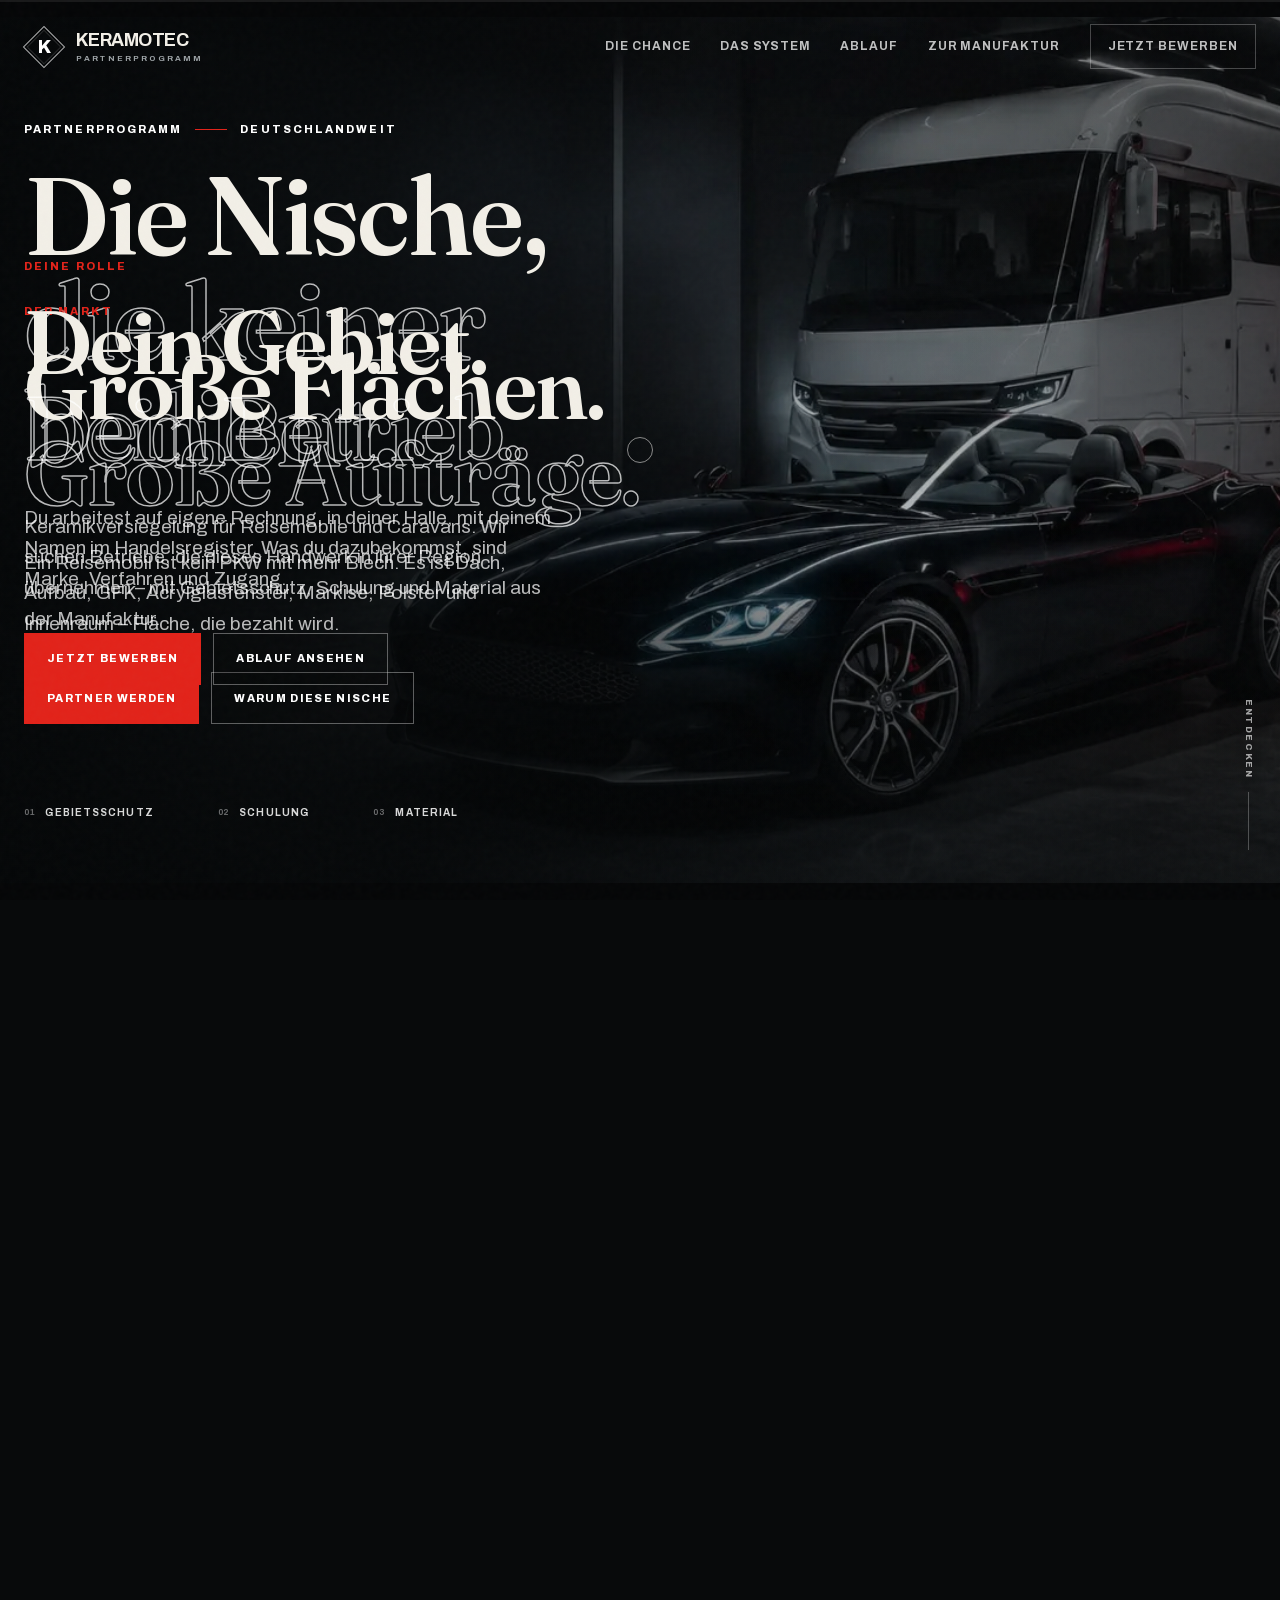
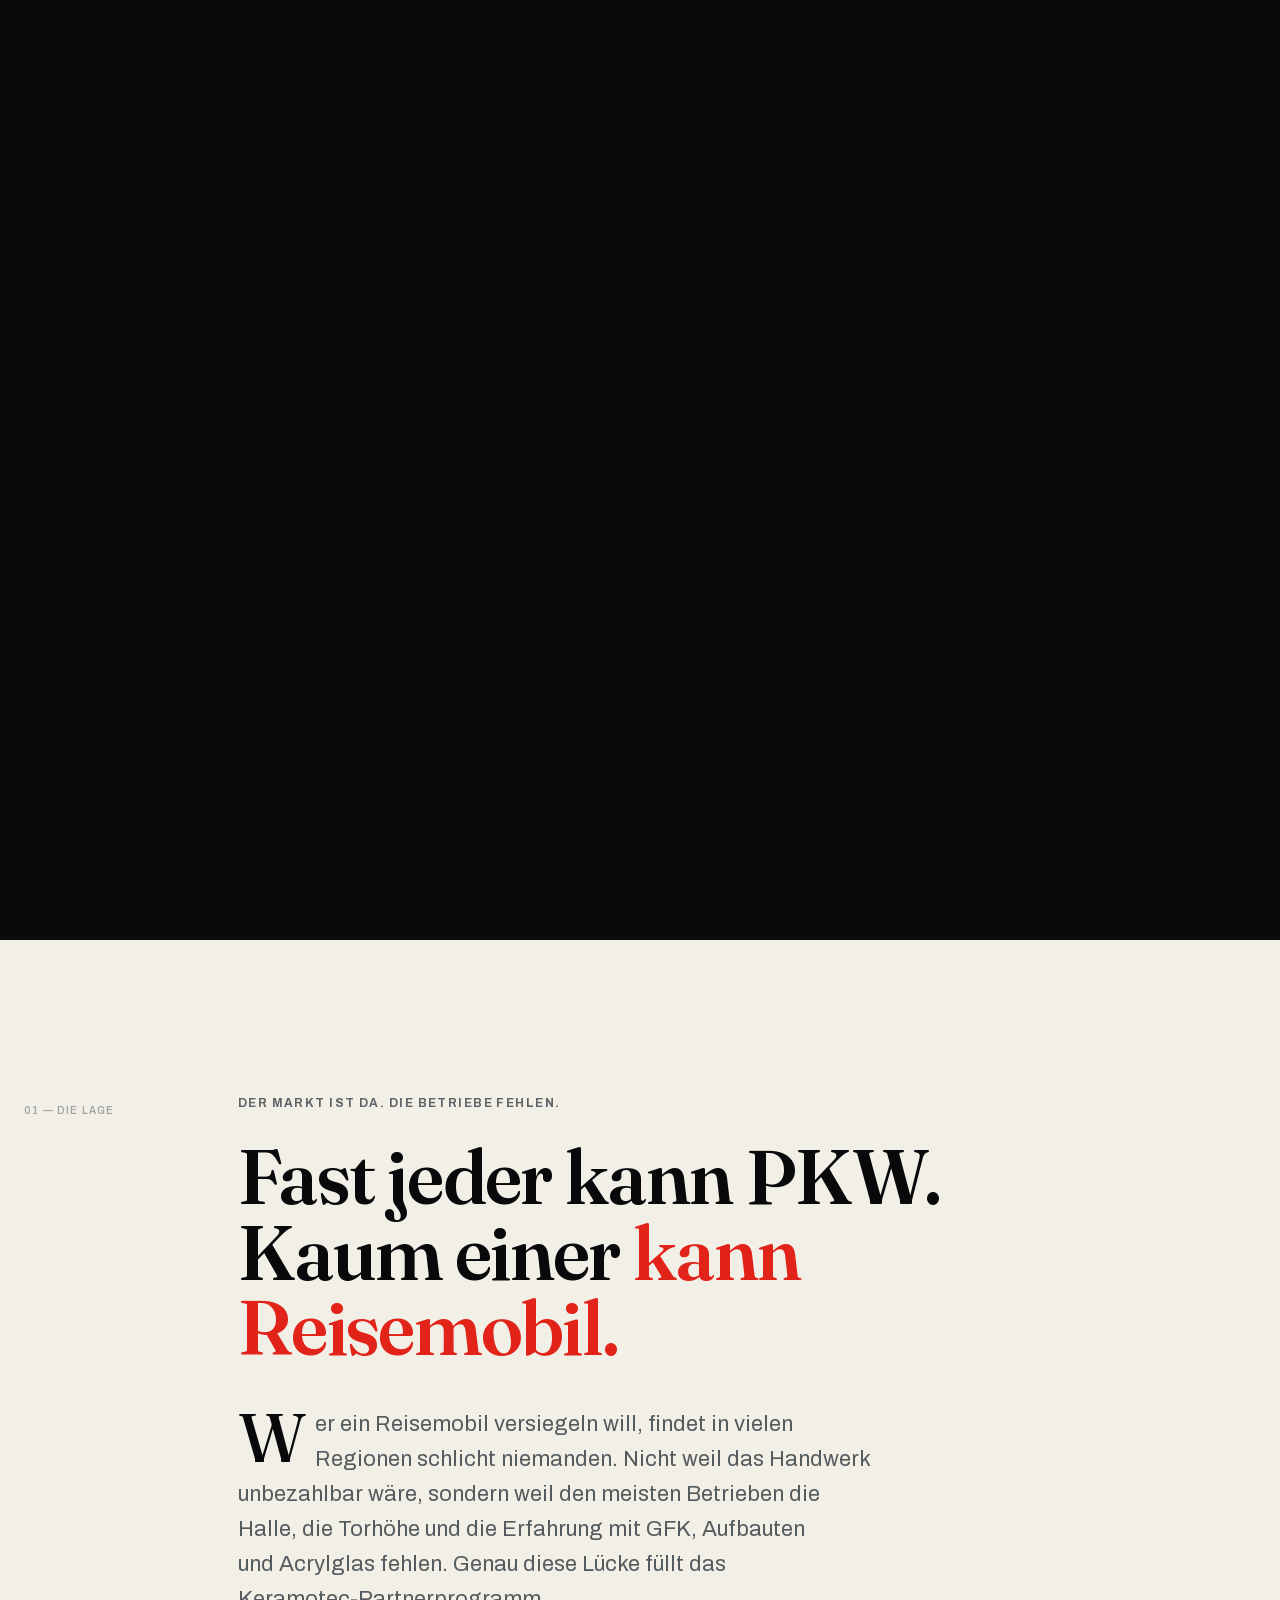
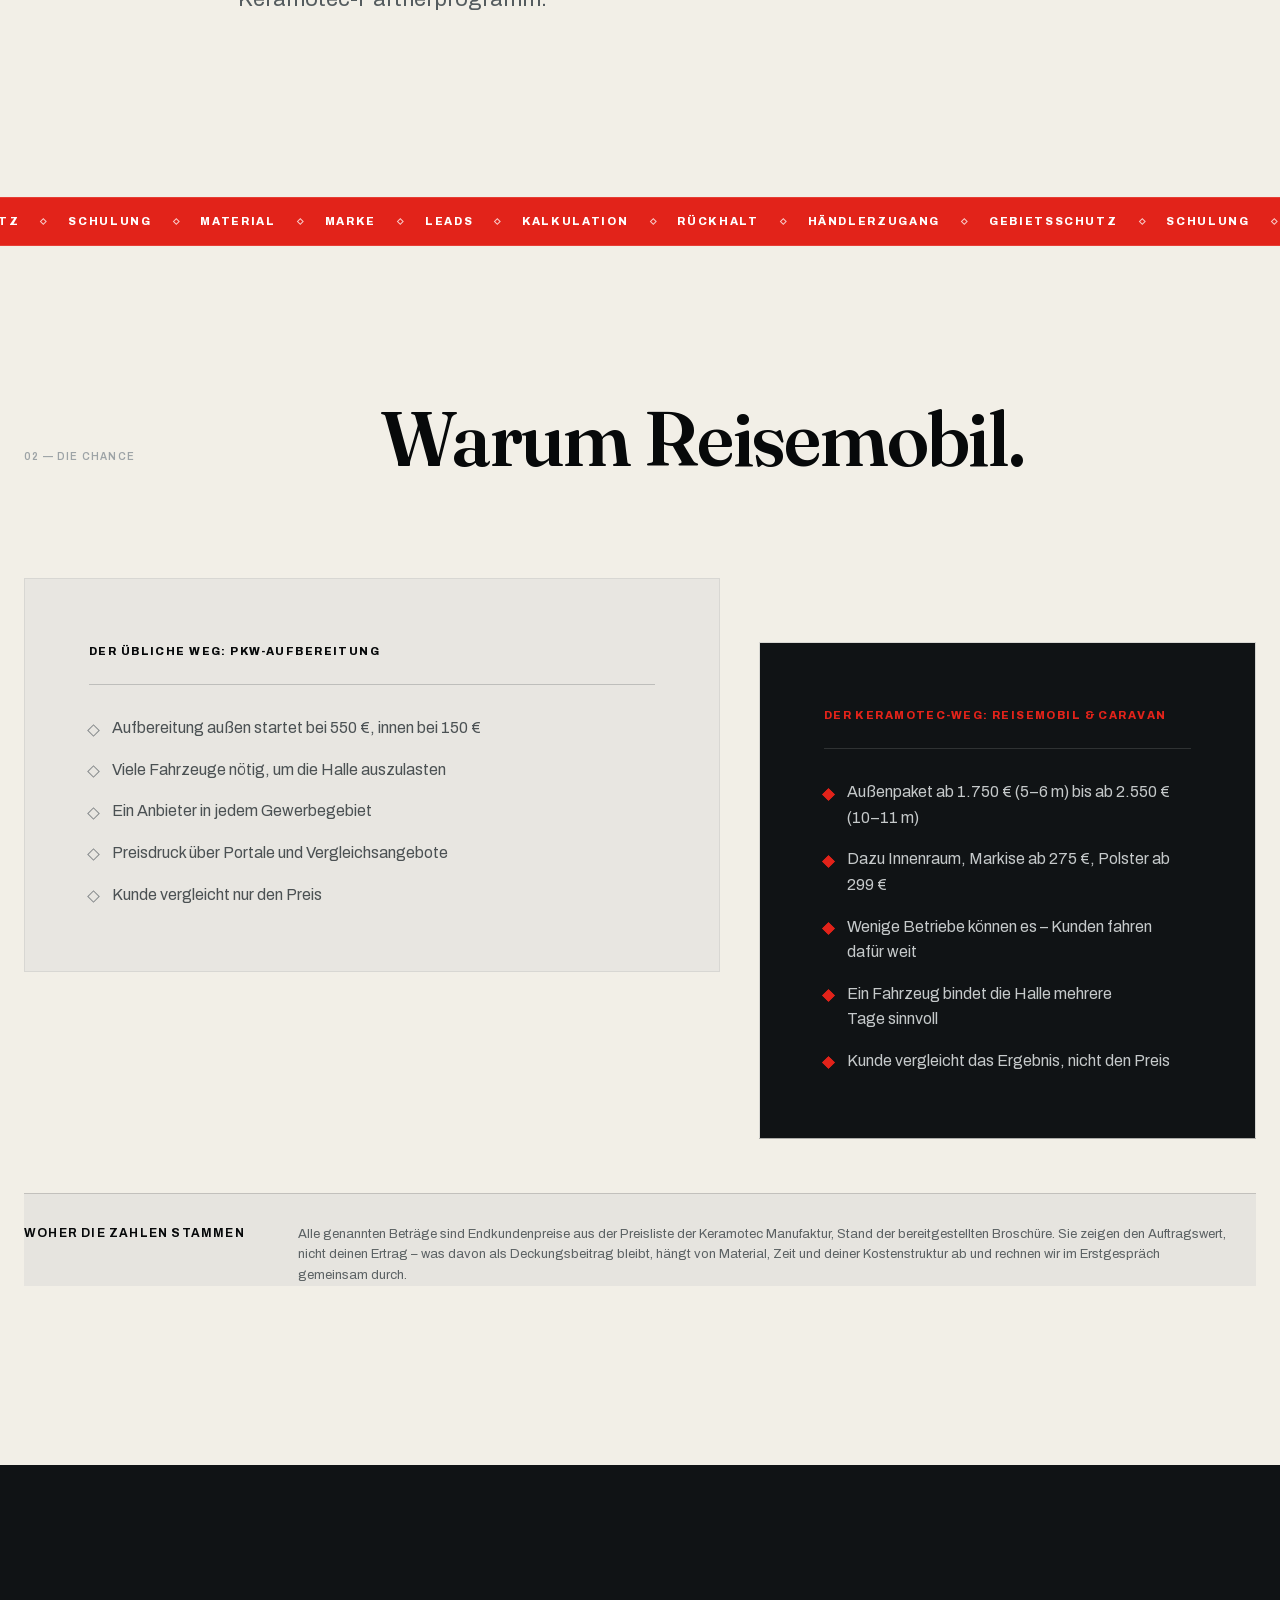
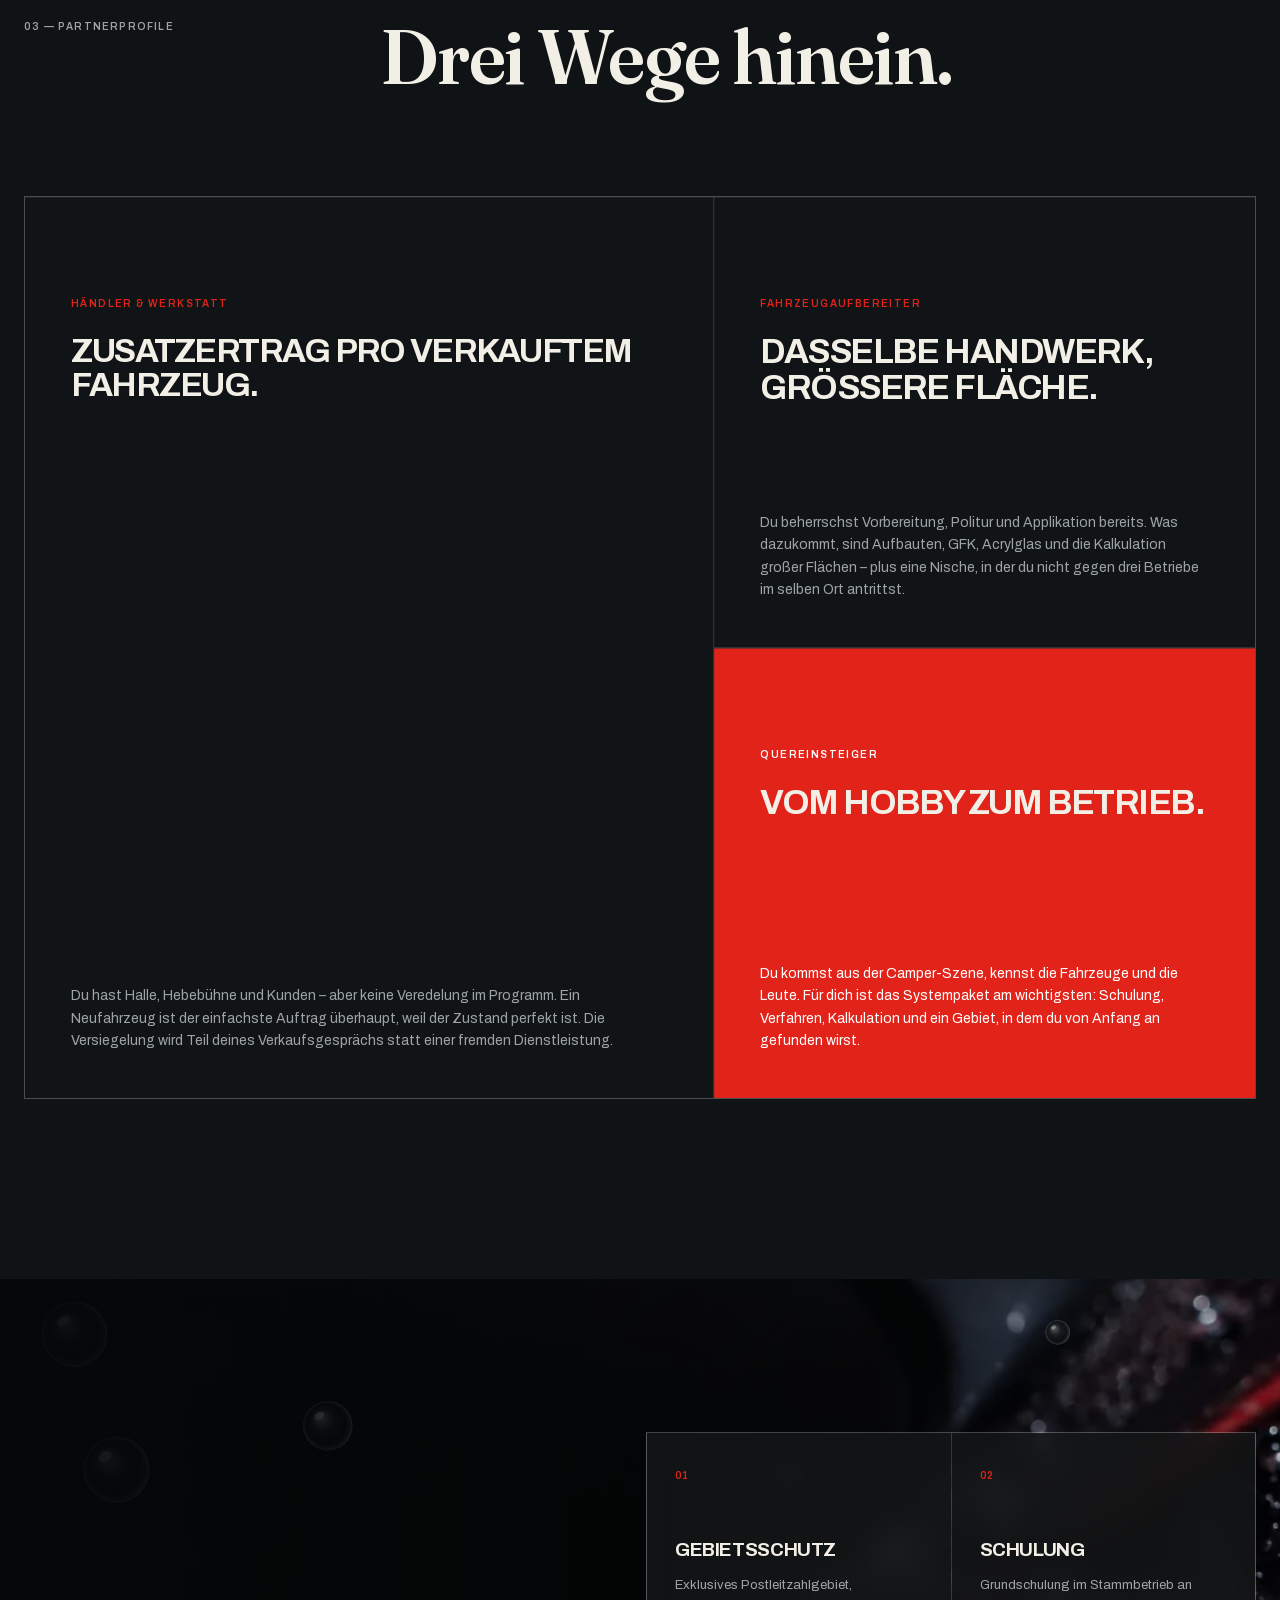
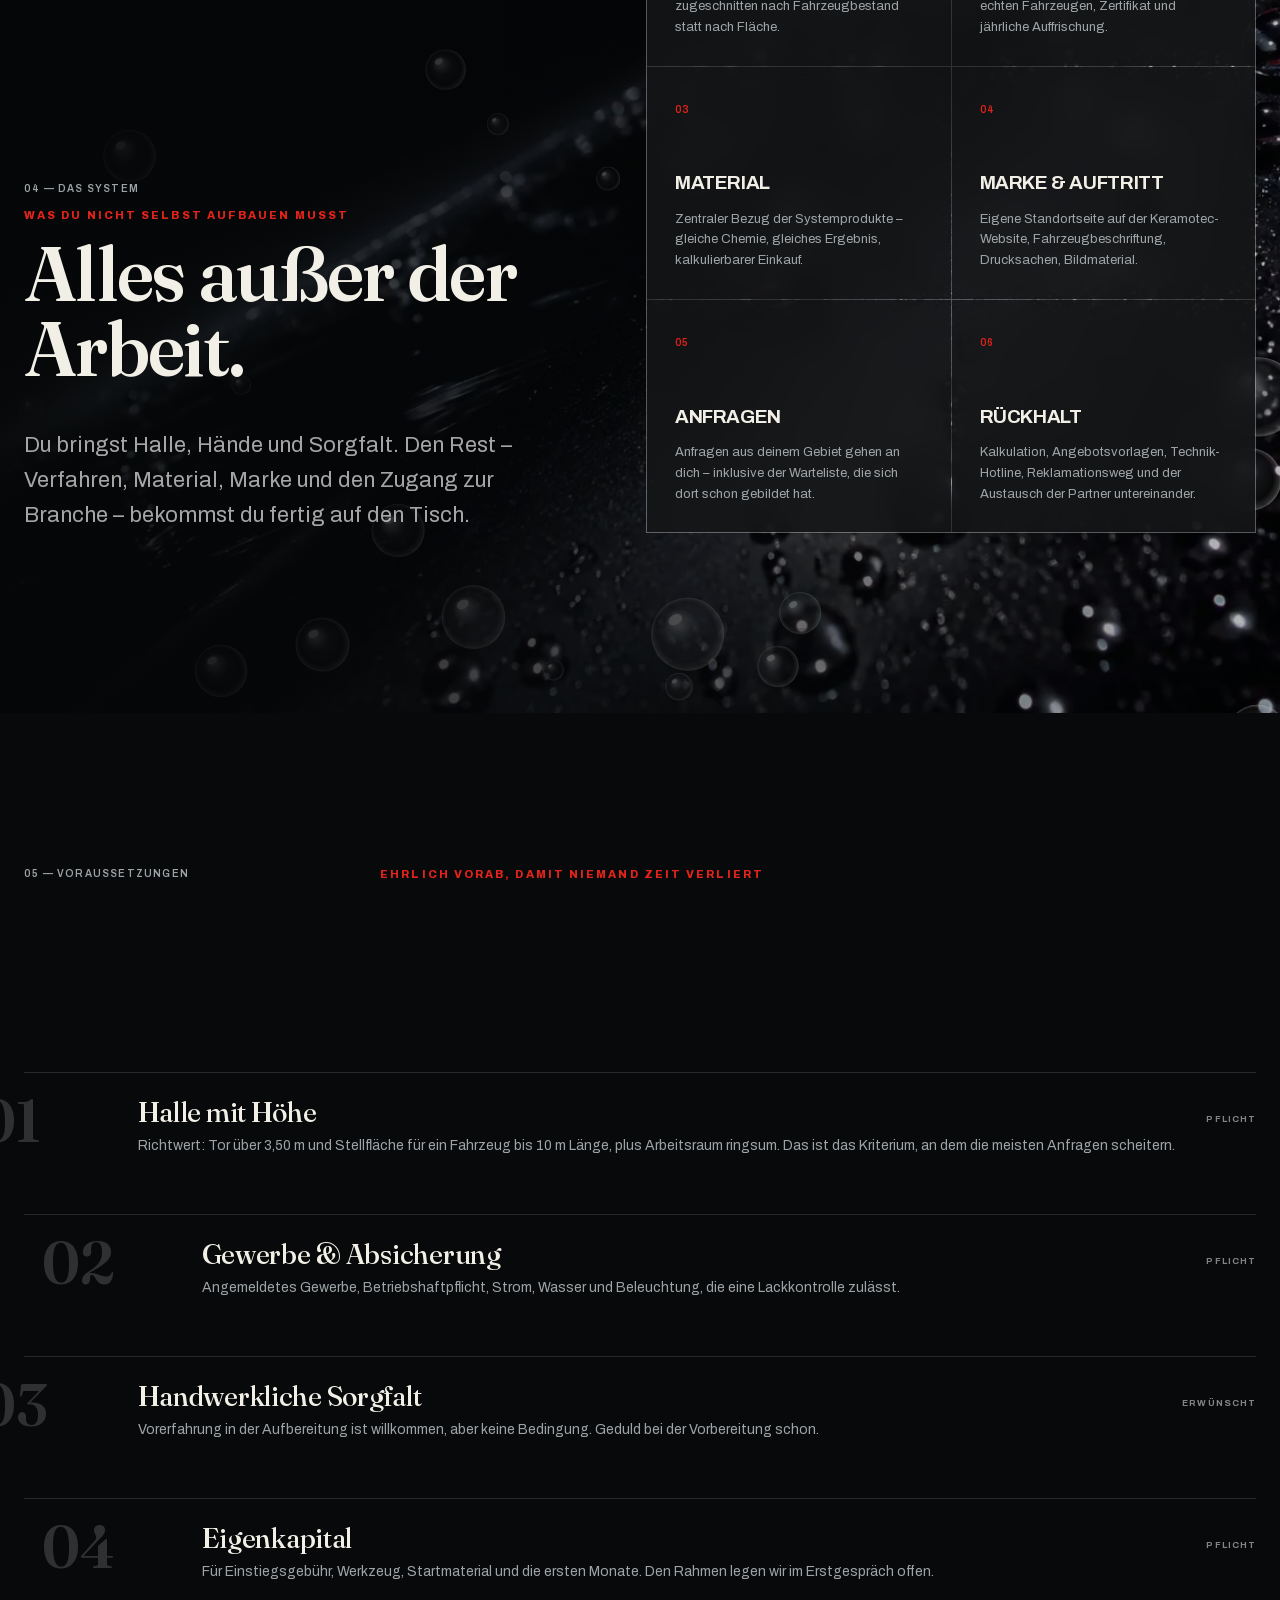
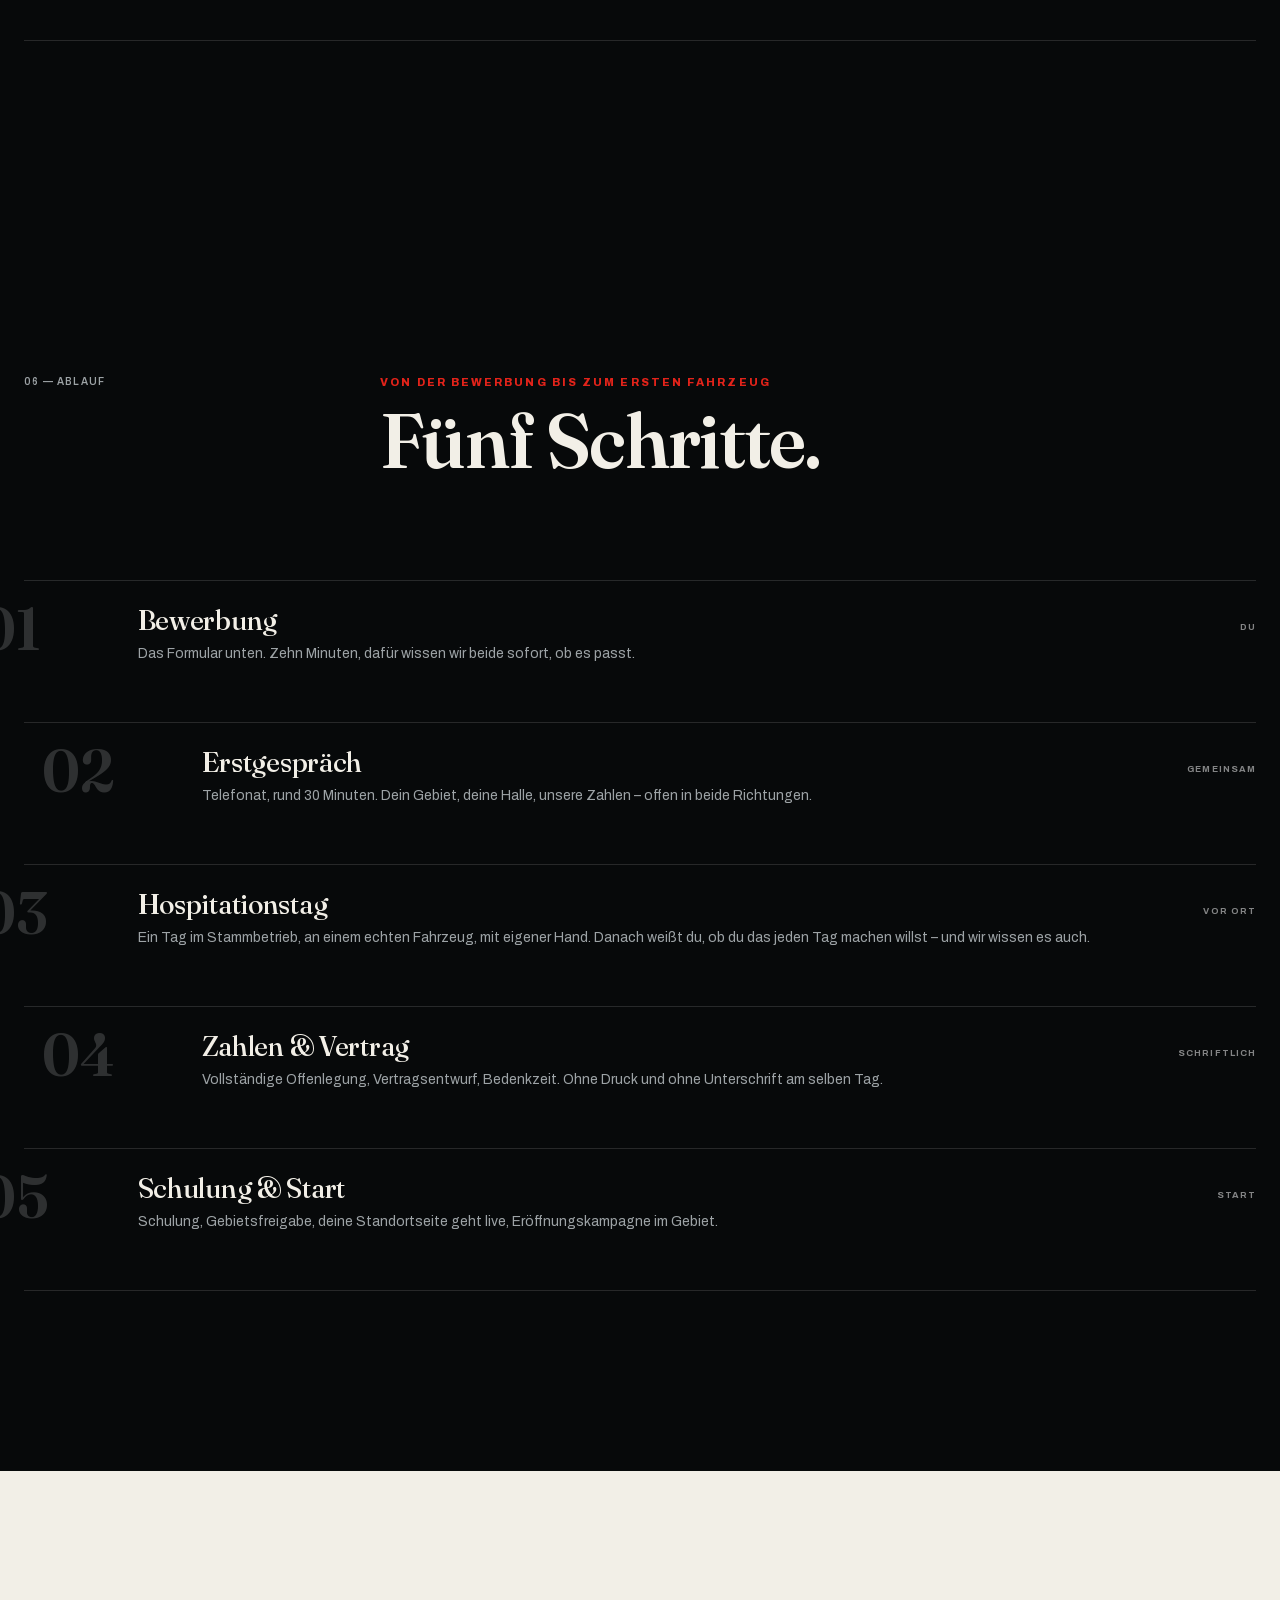
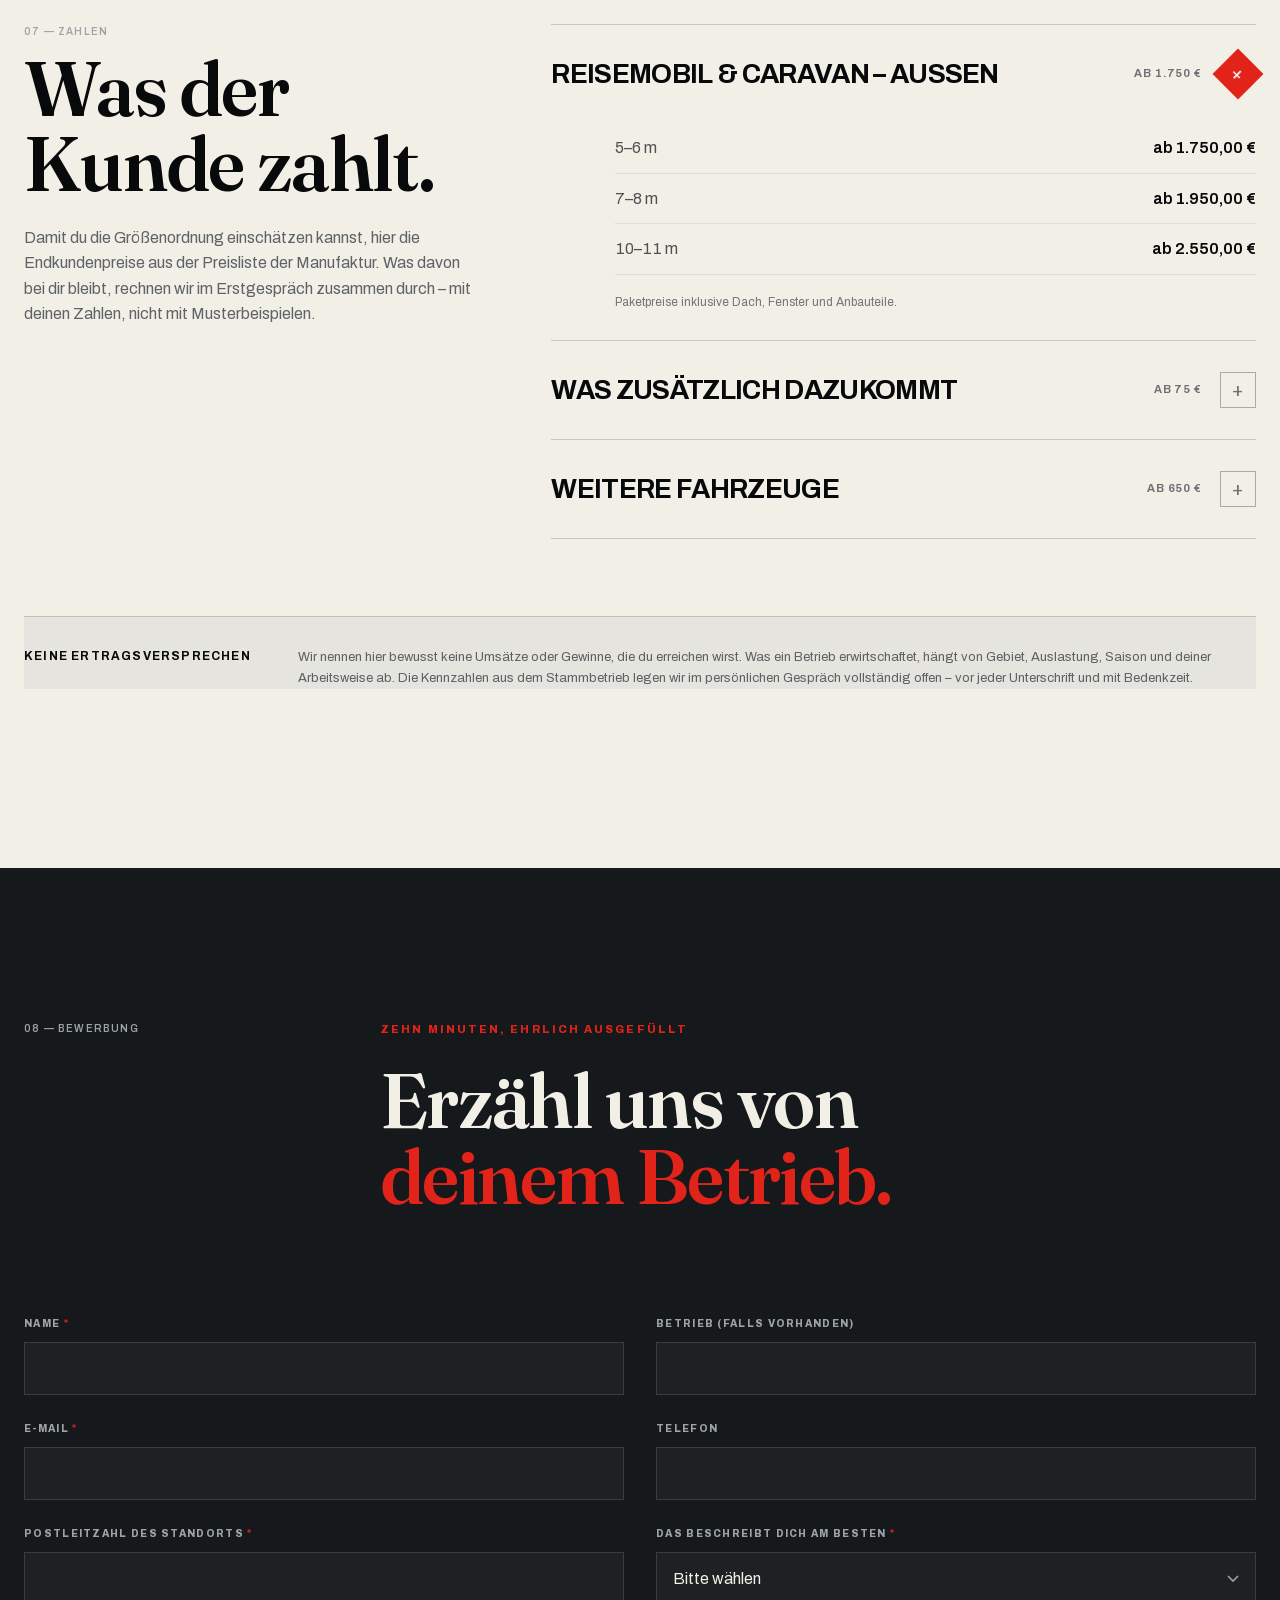
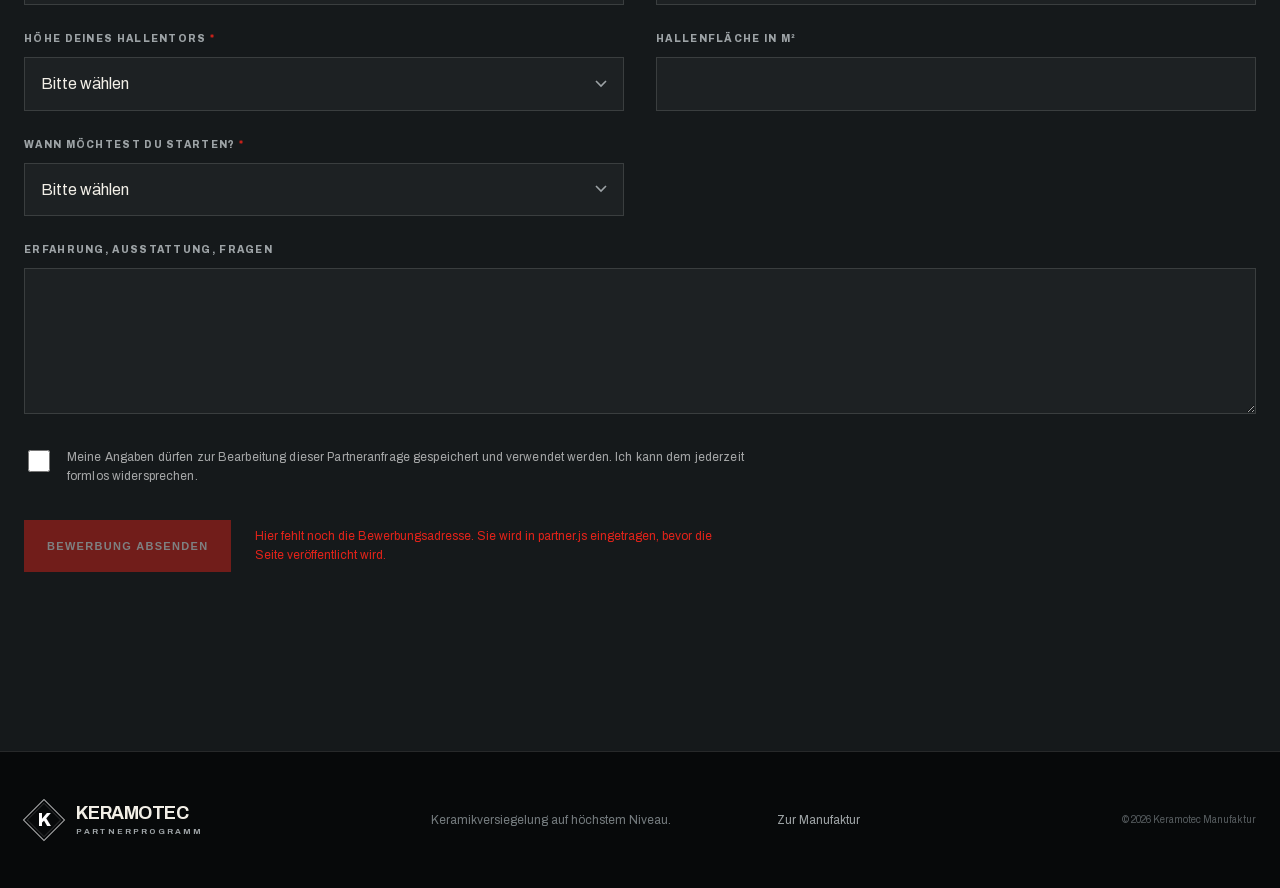
==== commit 50889a11: "Lesbarere Schrift, Rauten entfernt, Menuefehler behoben Rueckmeldung vom Geraet, alle drei Punkte um" ====
--- a/partner.html
+++ b/partner.html
@@ -23,7 +23,7 @@
       href="data:image/svg+xml,%3Csvg xmlns='http://www.w3.org/2000/svg' viewBox='0 0 32 32'%3E%3Crect width='32' height='32' fill='%2307090a'/%3E%3Cpath d='M16 4l12 12-12 12L4 16z' fill='none' stroke='%23e2231a' stroke-width='2'/%3E%3Ctext x='16' y='21' font-family='Helvetica,Arial,sans-serif' font-size='13' font-weight='700' fill='%23fff' text-anchor='middle'%3EK%3C/text%3E%3C/svg%3E"
     />
     <!-- Schriften zuerst: sie bestimmen das Layout, Bilder nur die Flaeche. -->
-    <link rel="preload" as="font" type="font/woff2" href="fonts/bodoni-moda.woff2" crossorigin />
+    <link rel="preload" as="font" type="font/woff2" href="fonts/fraunces.woff2" crossorigin />
     <link rel="preload" as="font" type="font/woff2" href="fonts/archivo.woff2" crossorigin />
     <link rel="preload" as="image" href="assets/keramotec-hero.webp" fetchpriority="high" />
     <link rel="stylesheet" href="styles.css" />
--- a/styles.css
+++ b/styles.css
@@ -1,11 +1,13 @@
 /* ============ Schriften ============
    Selbst gehostet (fonts/), kein Aufruf an Google beim Seitenbesuch.
-   Bodoni Moda traegt die Schlagzeilen — die Schriftklasse der Automobil- und
-   Modemagazine. Archivo bleibt daneben sachlich und lesbar. */
+   Fraunces traegt die Schlagzeilen: editorial, aber mit kraeftigen Strichen.
+   Die zuvor eingesetzte Didone (Bodoni) hatte auf dem Handy zu duenne
+   Haarstriche — auf kleinen Displays bricht so eine Schrift weg.
+   Archivo bleibt daneben sachlich und lesbar. */
 @font-face {
-  font-family: "Bodoni Moda";
-  src: url("fonts/bodoni-moda.woff2") format("woff2");
-  font-weight: 400 700;
+  font-family: "Fraunces";
+  src: url("fonts/fraunces.woff2") format("woff2");
+  font-weight: 500 700;
   font-style: normal;
   font-display: swap;
 }
@@ -22,9 +24,9 @@
    Browser: Bodoni laeuft 15,3 % breiter als Times, Archivo 0,8 % schmaler als
    Helvetica). Ohne das springt das Layout, sobald die Schrift nachgeladen ist. */
 @font-face {
-  font-family: "Bodoni Ersatz";
-  src: local("Times New Roman"), local("Times"), local("Liberation Serif"), local("DejaVu Serif");
-  size-adjust: 115.3%;
+  font-family: "Serif Ersatz";
+  src: local("Georgia"), local("Times New Roman"), local("Liberation Serif"), local("DejaVu Serif");
+  size-adjust: 102.7%;
   ascent-override: 92%;
   descent-override: 24%;
   line-gap-override: 0%;
@@ -50,7 +52,7 @@
   --panel-2: #1b2022;
   /* Schatten tragen den Farbton des Hintergrunds, nicht reines Schwarz. */
   --shadow: 0 30px 90px rgba(4, 8, 11, 0.55);
-  --font-display: "Bodoni Moda", "Bodoni Ersatz", "Times New Roman", Georgia, serif;
+  --font-display: "Fraunces", "Serif Ersatz", Georgia, "Times New Roman", serif;
   --font-text: "Archivo", "Archivo Ersatz", "Helvetica Neue", Arial, sans-serif;
   /* Saubere Ebenen-Skala statt gewachsener Einzelwerte. */
   --z-below: -1;
@@ -177,7 +179,7 @@
   position: fixed;
   top: 16px;
   left: 16px;
-  z-index: 1000;
+  z-index: var(--z-skip);
   transform: translateY(-180%);
   padding: 12px 18px;
   background: #fff;
@@ -193,7 +195,7 @@
 .film-grain {
   position: fixed;
   inset: 0;
-  z-index: 50;
+  z-index: var(--z-grain);
   pointer-events: none;
   opacity: 0.025;
   background-image: url("data:image/svg+xml,%3Csvg viewBox='0 0 160 160' xmlns='http://www.w3.org/2000/svg'%3E%3Cfilter id='n'%3E%3CfeTurbulence type='fractalNoise' baseFrequency='.88' numOctaves='3' stitchTiles='stitch'/%3E%3C/filter%3E%3Crect width='100%25' height='100%25' filter='url(%23n)' opacity='.9'/%3E%3C/svg%3E");
@@ -202,7 +204,7 @@
 .scroll-progress {
   position: fixed;
   inset: 0 0 auto;
-  z-index: 200;
+  z-index: var(--z-progress);
   height: 2px;
   background: rgba(255, 255, 255, 0.08);
 }
@@ -219,7 +221,7 @@
 .site-header {
   position: fixed;
   inset: 2px 0 auto;
-  z-index: 100;
+  z-index: var(--z-header);
   display: flex;
   align-items: center;
   justify-content: space-between;
@@ -545,10 +547,10 @@
   font-family: var(--font-display);
   /* Eine Didone braucht Luft: weniger negative Laufweite und mehr Zeilenhoehe
      als eine Grotesk, sonst kleben die Haarstriche aneinander. */
-  font-weight: 500;
+  font-weight: 600;
   font-optical-sizing: auto;
-  letter-spacing: -0.018em;
-  line-height: 0.98;
+  letter-spacing: -0.022em;
+  line-height: 0.96;
   text-transform: none;
 }
 
@@ -563,8 +565,9 @@
 .hero h1 em,
 .stage-headline em {
   color: transparent;
-  font-style: italic;
-  -webkit-text-stroke: 1px rgba(255, 255, 255, 0.62);
+  font-style: normal;
+  /* Kraeftigere Kontur: bei der duennen Didone war sie kaum zu sehen. */
+  -webkit-text-stroke: 1.5px rgba(255, 255, 255, 0.72);
 }
 
 .hero-copy {
@@ -760,8 +763,11 @@
   font-size: clamp(40px, 6vw, 96px);
 }
 
-.display-copy span,
-.contact h2 span {
+/* :not(.mw) ist noetig: motion.js verpackt jedes Wort in <span class="mw">.
+   Ohne den Ausschluss faerbt diese Regel die komplette Zeile rot statt nur
+   den gesetzten Akzent. */
+.display-copy > span:not(.mw),
+.contact h2 > span:not(.mw) {
   color: var(--red);
 }
 
@@ -1038,13 +1044,7 @@
   background: #111416;
 }
 
-.specialty-card::before {
-  content: "";
-  width: 38px;
-  height: 38px;
-  transform: rotate(45deg);
-  border: 1px solid var(--line-strong);
-}
+
 
 .card-label {
   margin-top: 52px;
@@ -1081,9 +1081,7 @@
   color: #fff;
 }
 
-.specialty-red::before {
-  border-color: rgba(255, 255, 255, 0.75);
-}
+
 
 .pricing {
   background: var(--paper);
@@ -2006,7 +2004,7 @@
 
   .nav-toggle {
     position: relative;
-    z-index: 2;
+    z-index: calc(var(--z-nav) + 1);
     display: block;
   }
 
@@ -2020,21 +2018,38 @@
 
   .main-nav {
     position: fixed;
-    inset: 0;
+    inset: 0 0 auto;
+    /* inset: 0 richtet sich am grossen Viewport aus — auf dem Handy reicht das
+       Menue dann hinter Adressleiste und Browser-Toolbar und wird unten
+       abgeschnitten. dvh ist die tatsaechlich sichtbare Hoehe. */
+    height: 100vh;
+    height: 100dvh;
+    z-index: var(--z-nav);
     display: flex;
     flex-direction: column;
     justify-content: center;
     align-items: flex-start;
-    gap: 20px;
-    padding: 100px max(var(--gutter), var(--safe-right)) 100px max(var(--gutter), var(--safe-left));
+    gap: clamp(8px, 2vh, 20px);
+    padding: clamp(84px, 13vh, 108px) max(var(--gutter), var(--safe-right))
+             calc(clamp(28px, 5vh, 64px) + var(--safe-bottom)) max(var(--gutter), var(--safe-left));
     visibility: hidden;
     opacity: 0;
     transform: translateY(-10px);
-    background: rgba(7, 9, 10, 0.98);
-    /* Auf niedrigen Viewports (Handy quer) muss das Menue scrollen koennen. */
+    background: #07090a;
+    /* Passt der Inhalt nicht, muss er scrollbar sein statt abgeschnitten. */
     overflow-y: auto;
     overscroll-behavior: contain;
+    -webkit-overflow-scrolling: touch;
     transition: opacity 240ms ease, transform 240ms ease, visibility 240ms;
+  }
+
+  /* Die feste Kontaktleiste liegt hoeher als der Header und deckte den
+     letzten Menuepunkt zu. Bei offenem Menue hat sie nichts zu suchen —
+     der gleiche Aufruf steht als Schaltflaeche im Menue. */
+  body.nav-open .mobile-call {
+    opacity: 0;
+    pointer-events: none;
+    transform: translateY(100%);
   }
 
   .main-nav.is-open {
@@ -2340,7 +2355,8 @@
 
   .mobile-call {
     position: fixed;
-    z-index: 150;
+    z-index: var(--z-bar);
+    transition: opacity 200ms ease, transform 240ms var(--ease);
     right: 0;
     bottom: 0;
     left: 0;
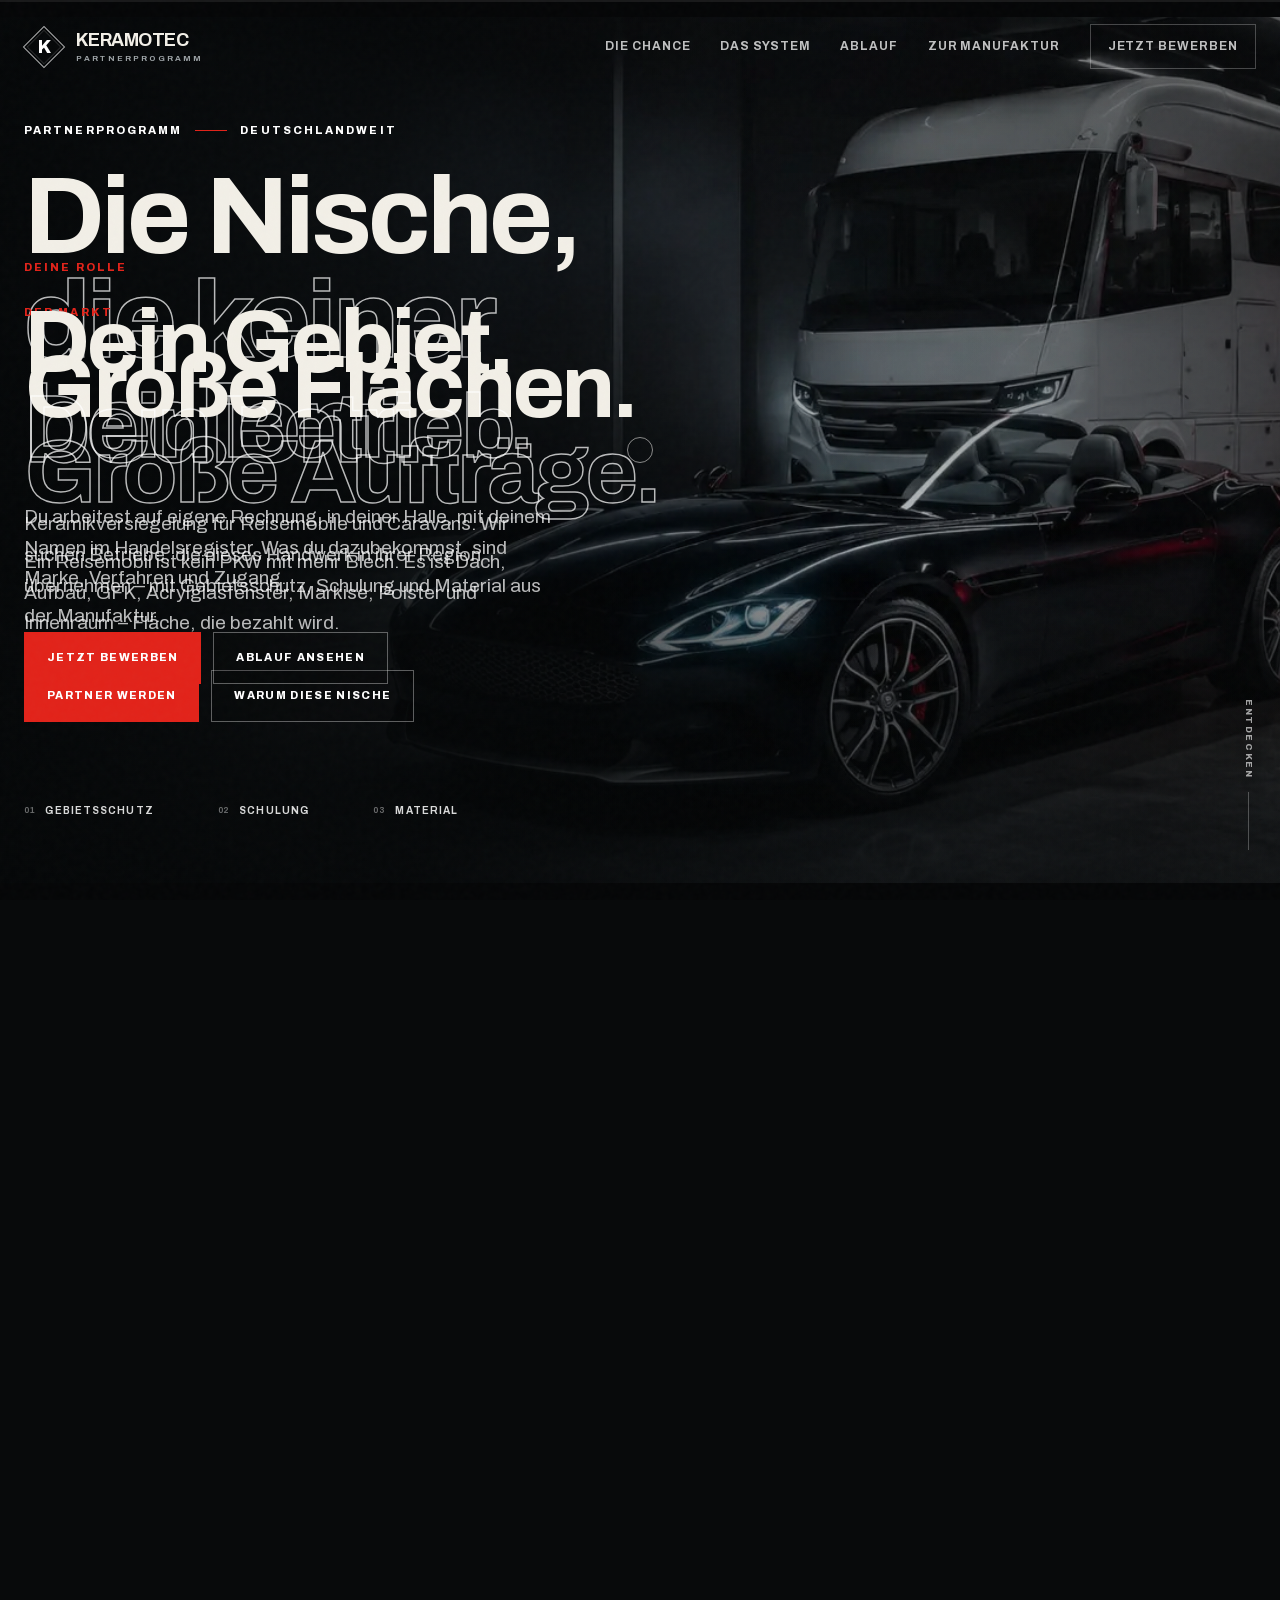
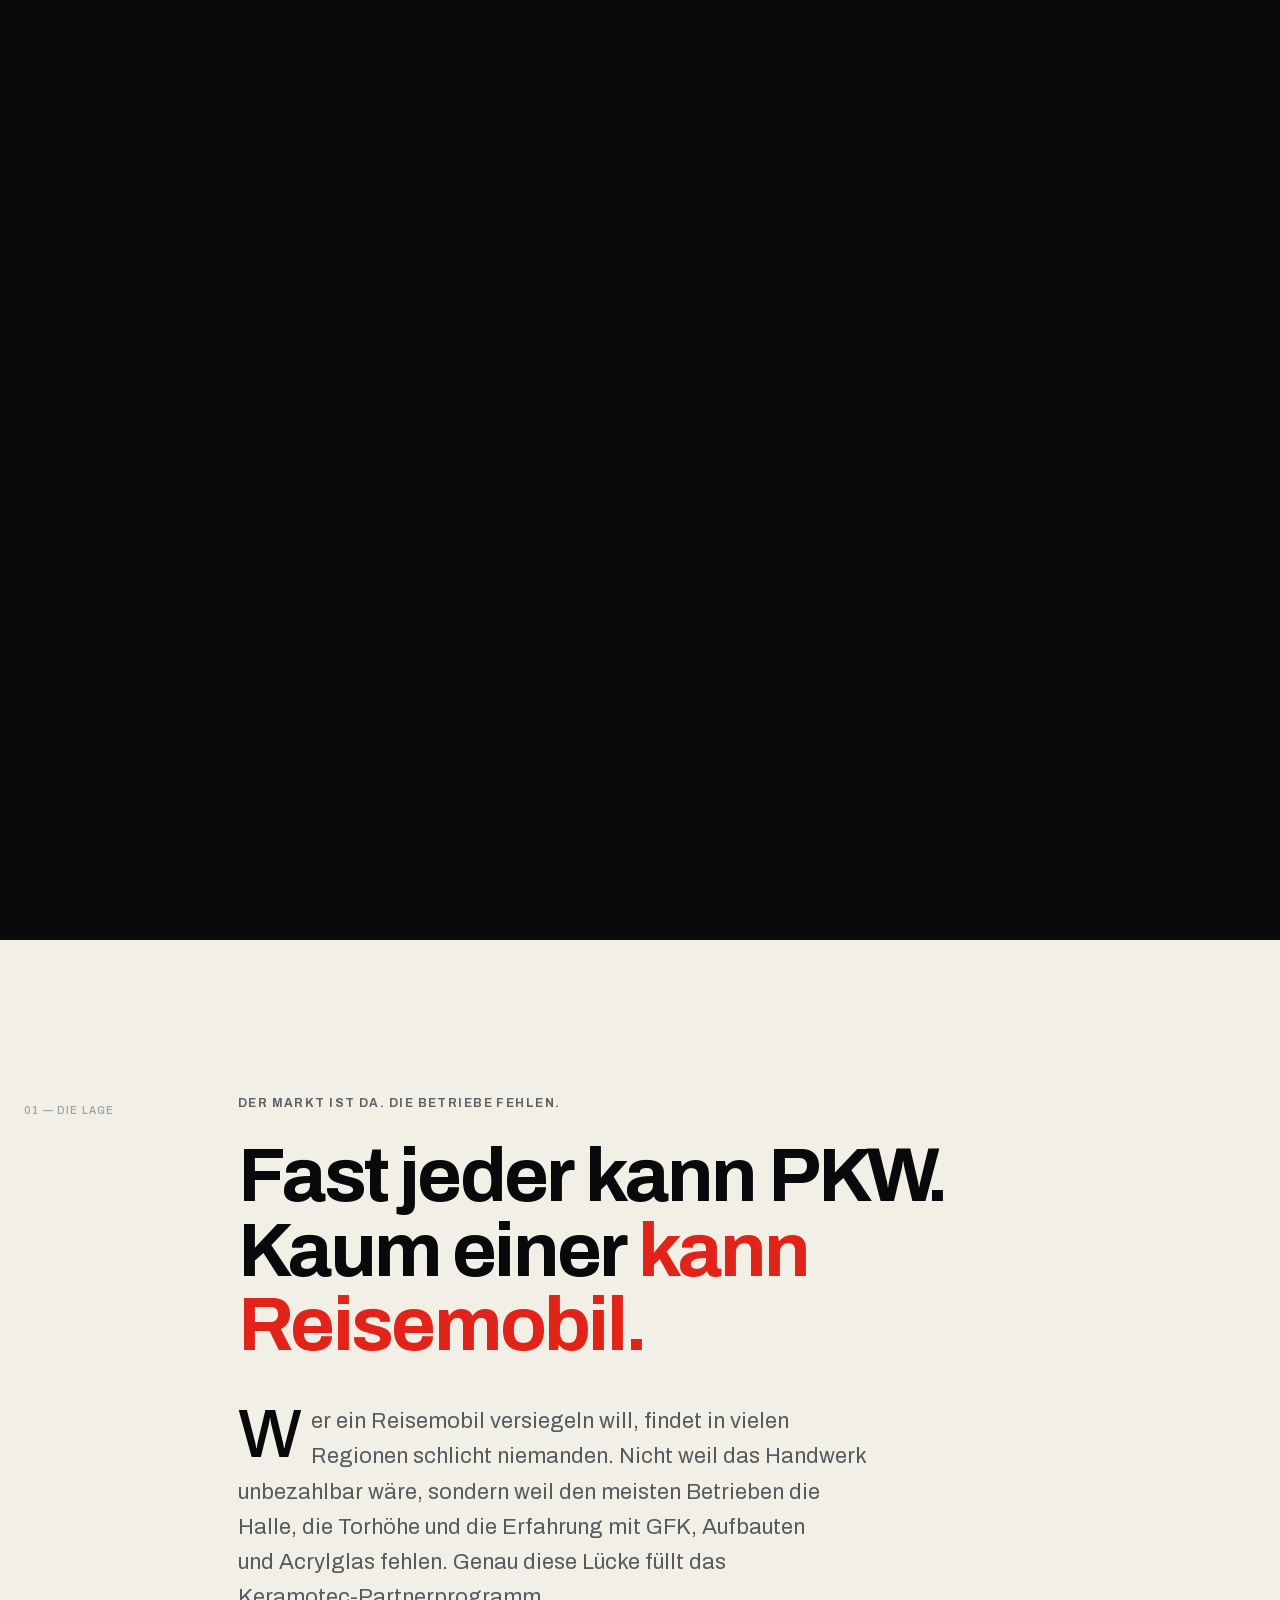
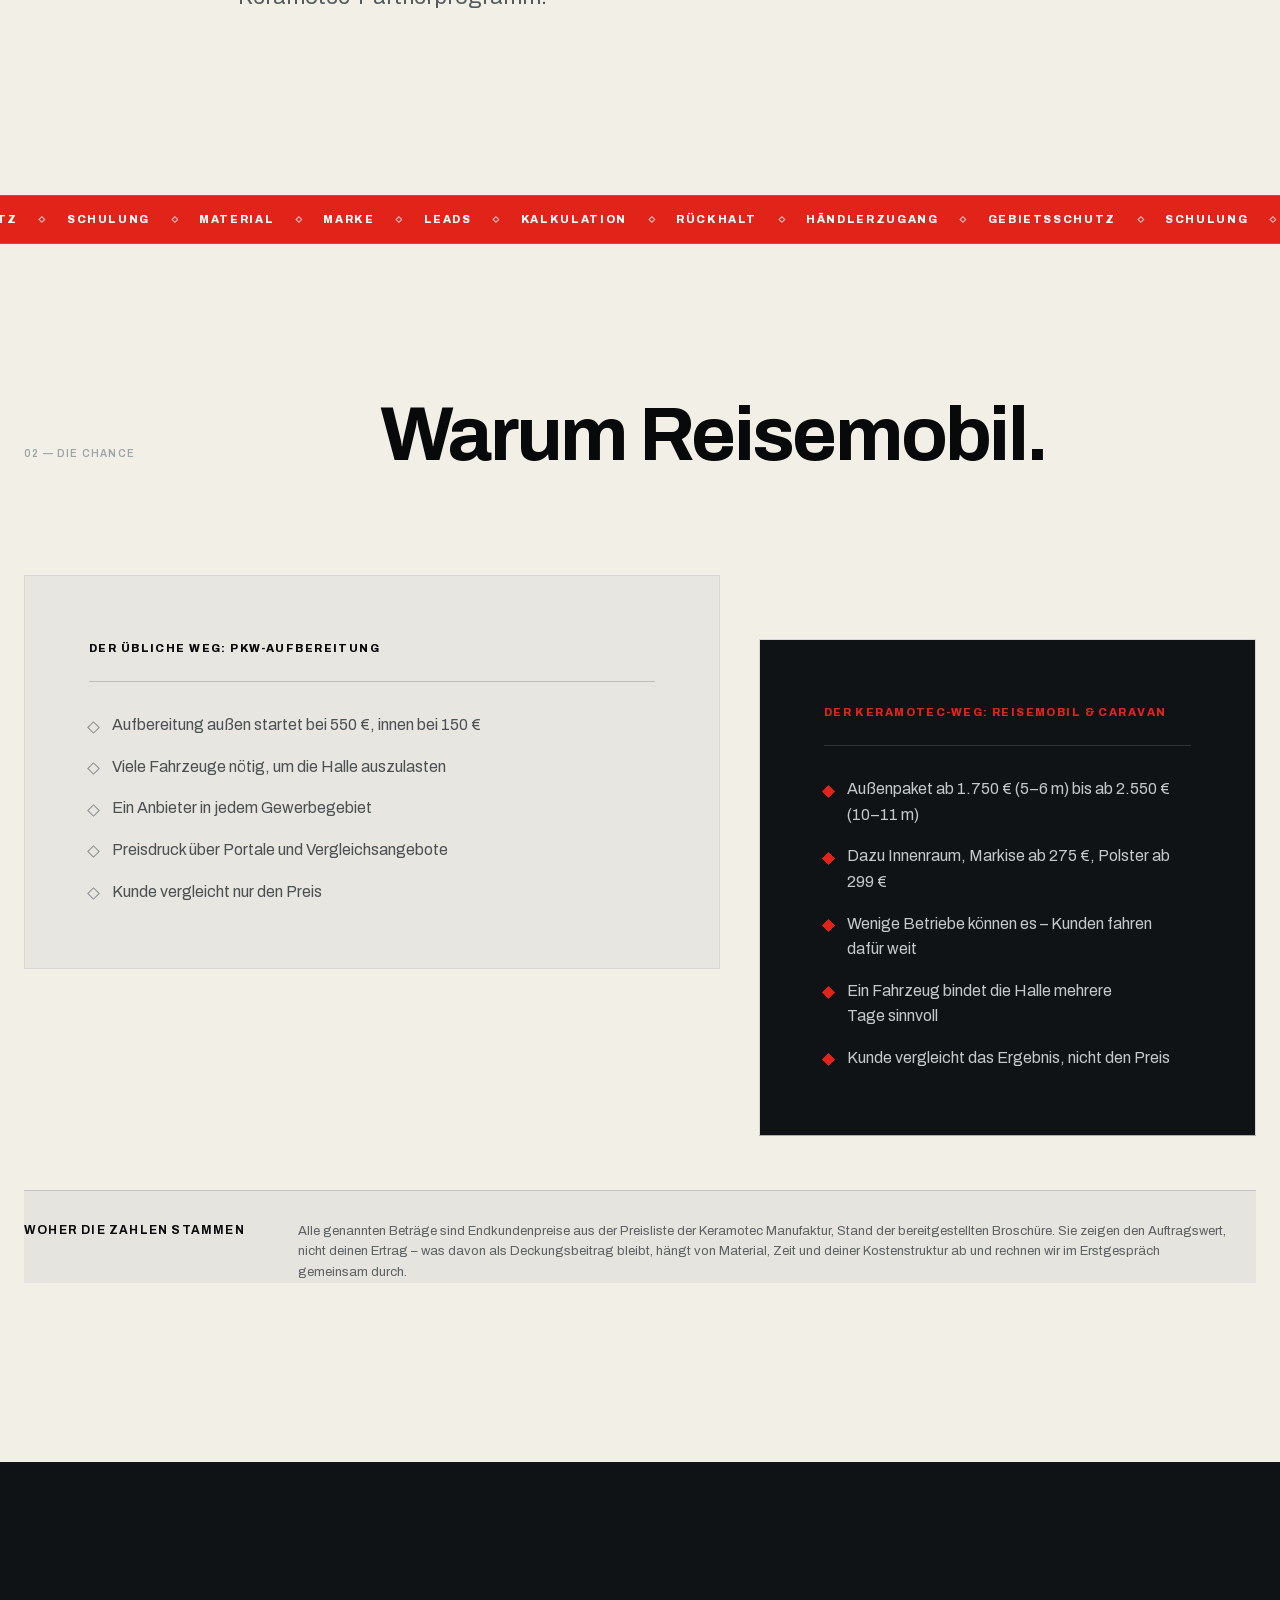
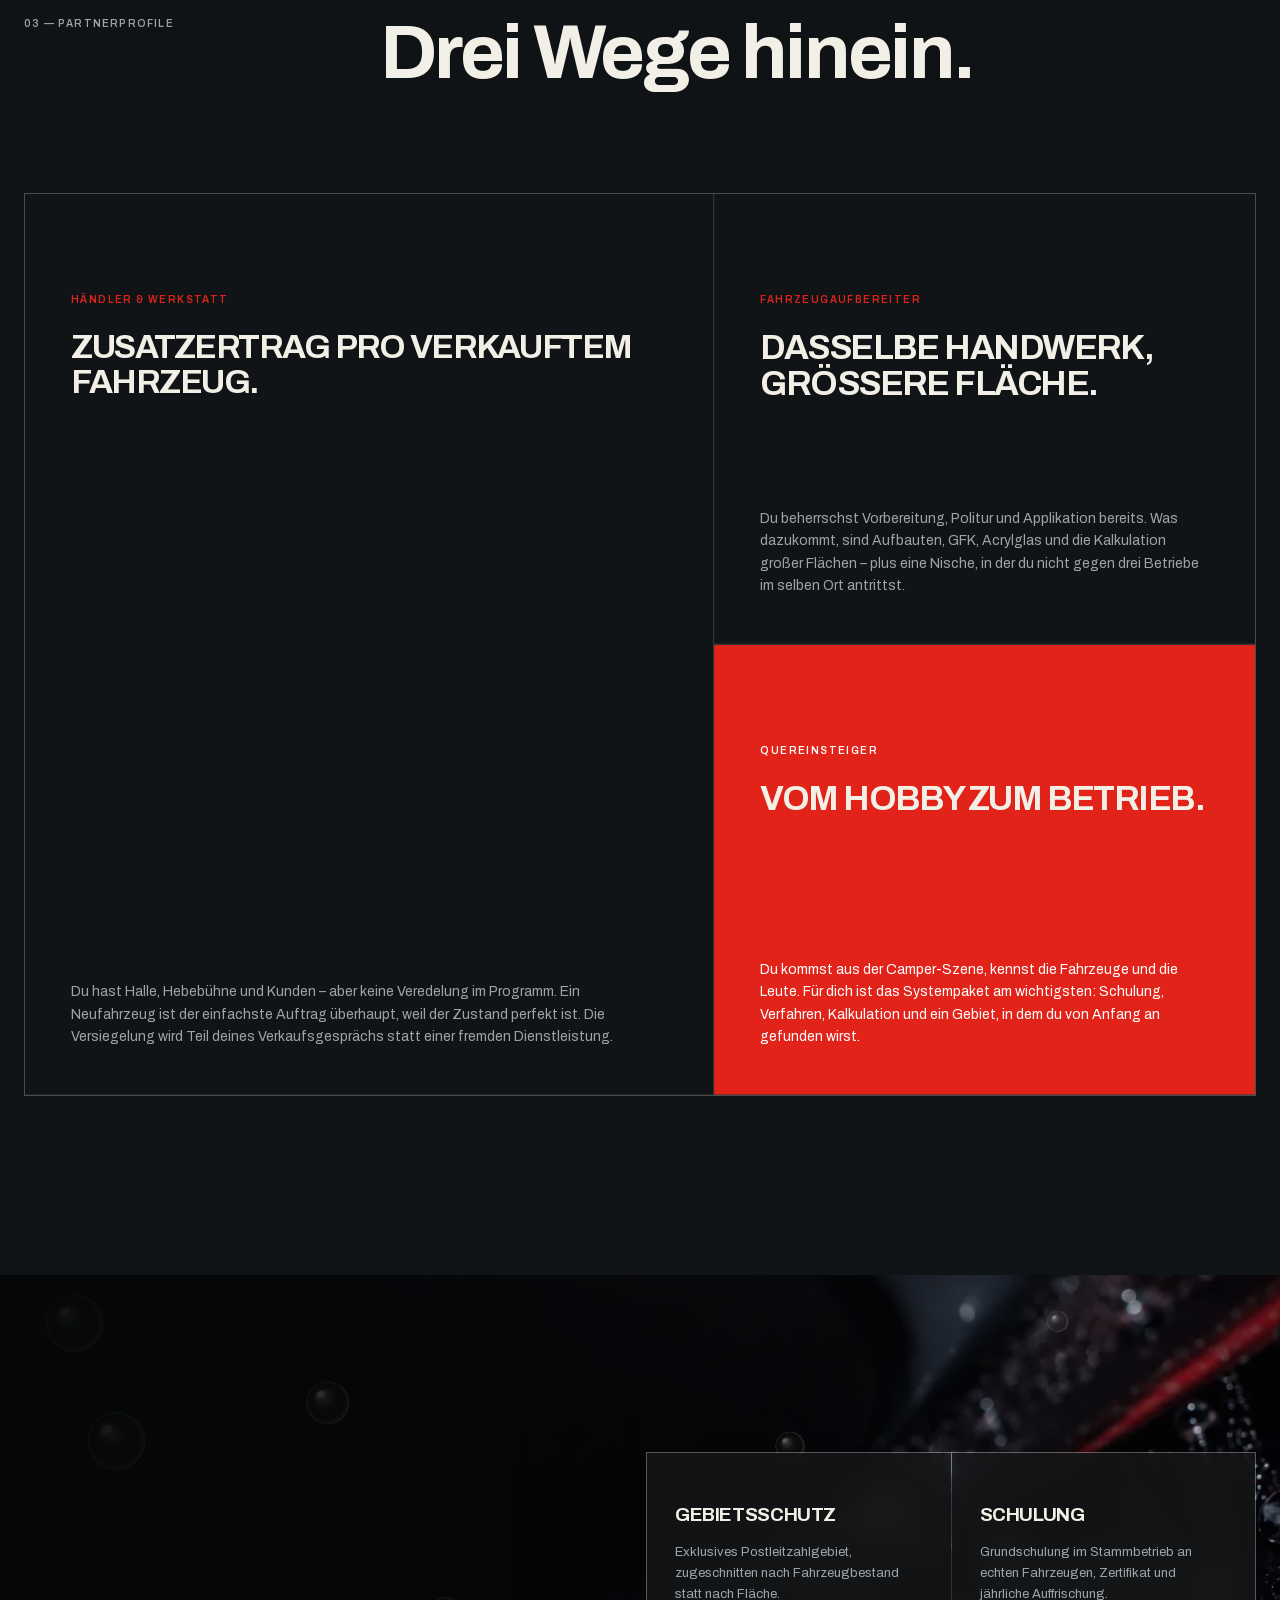
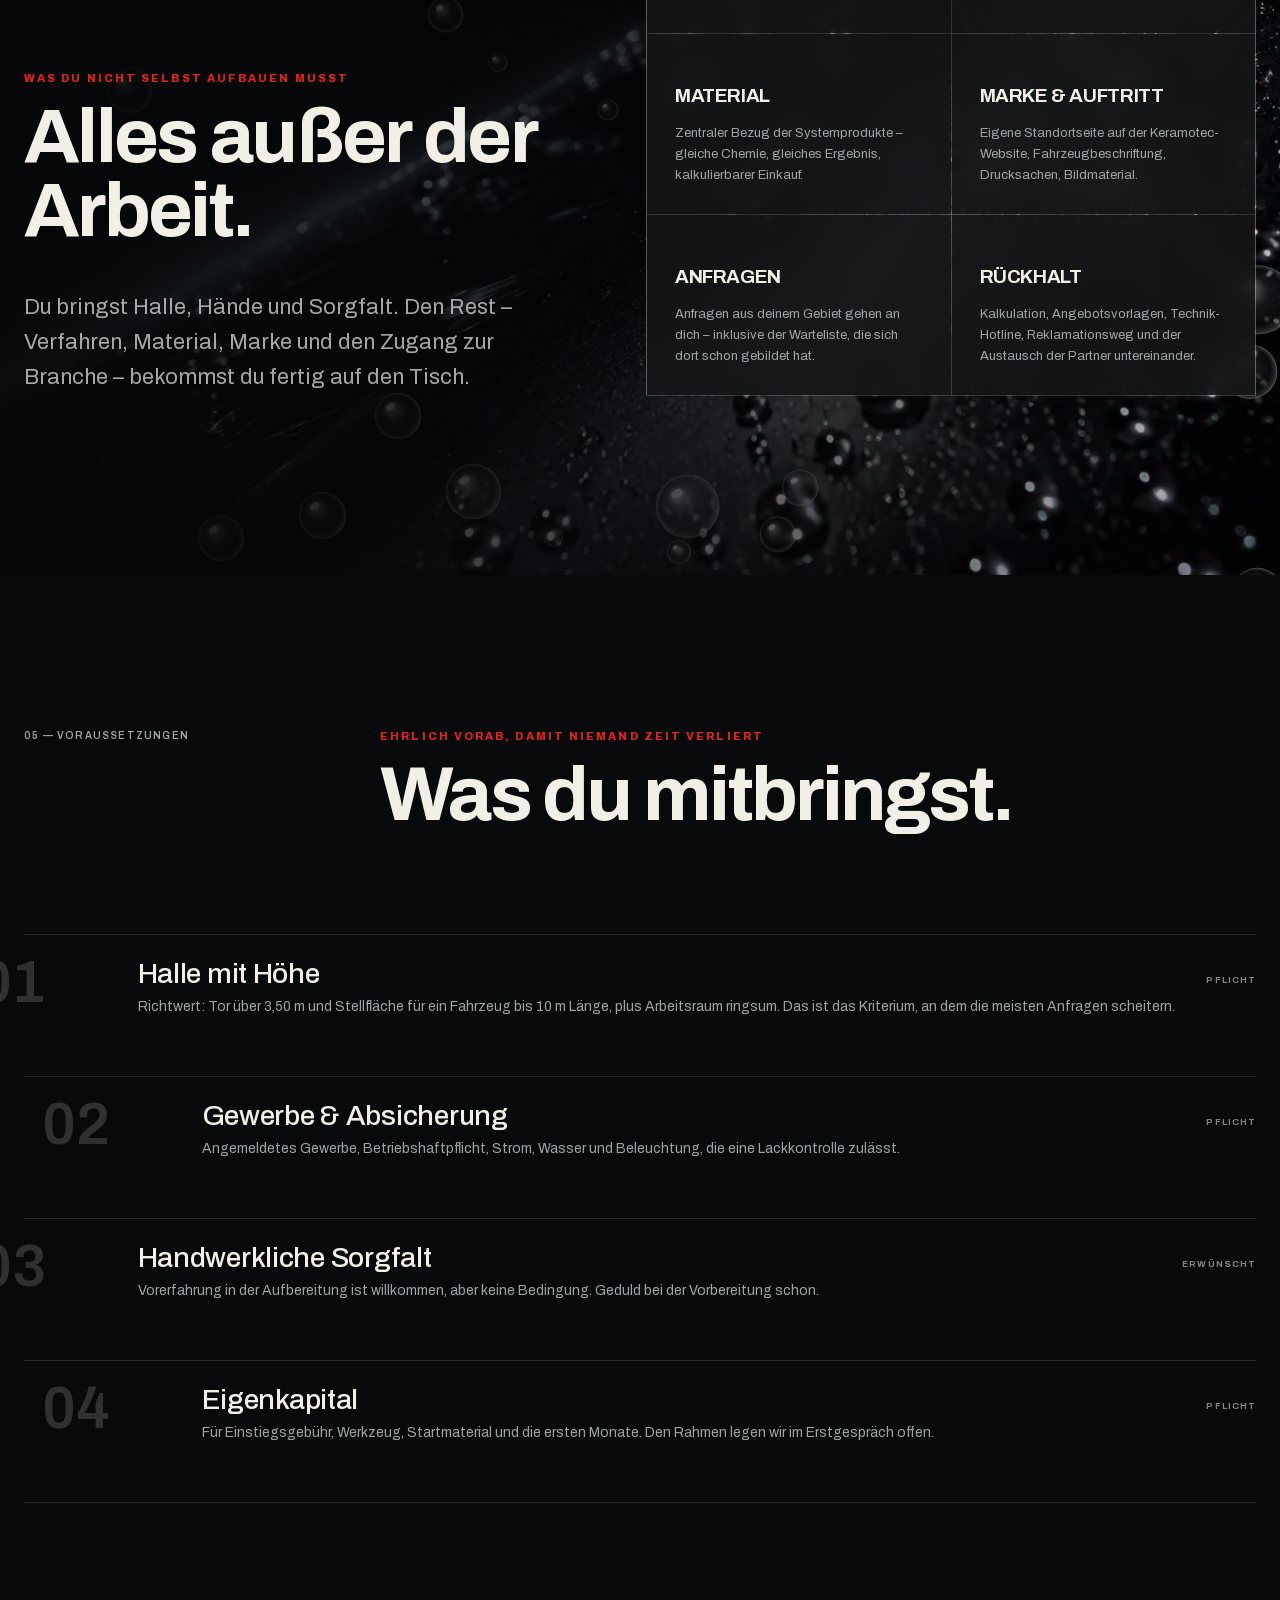
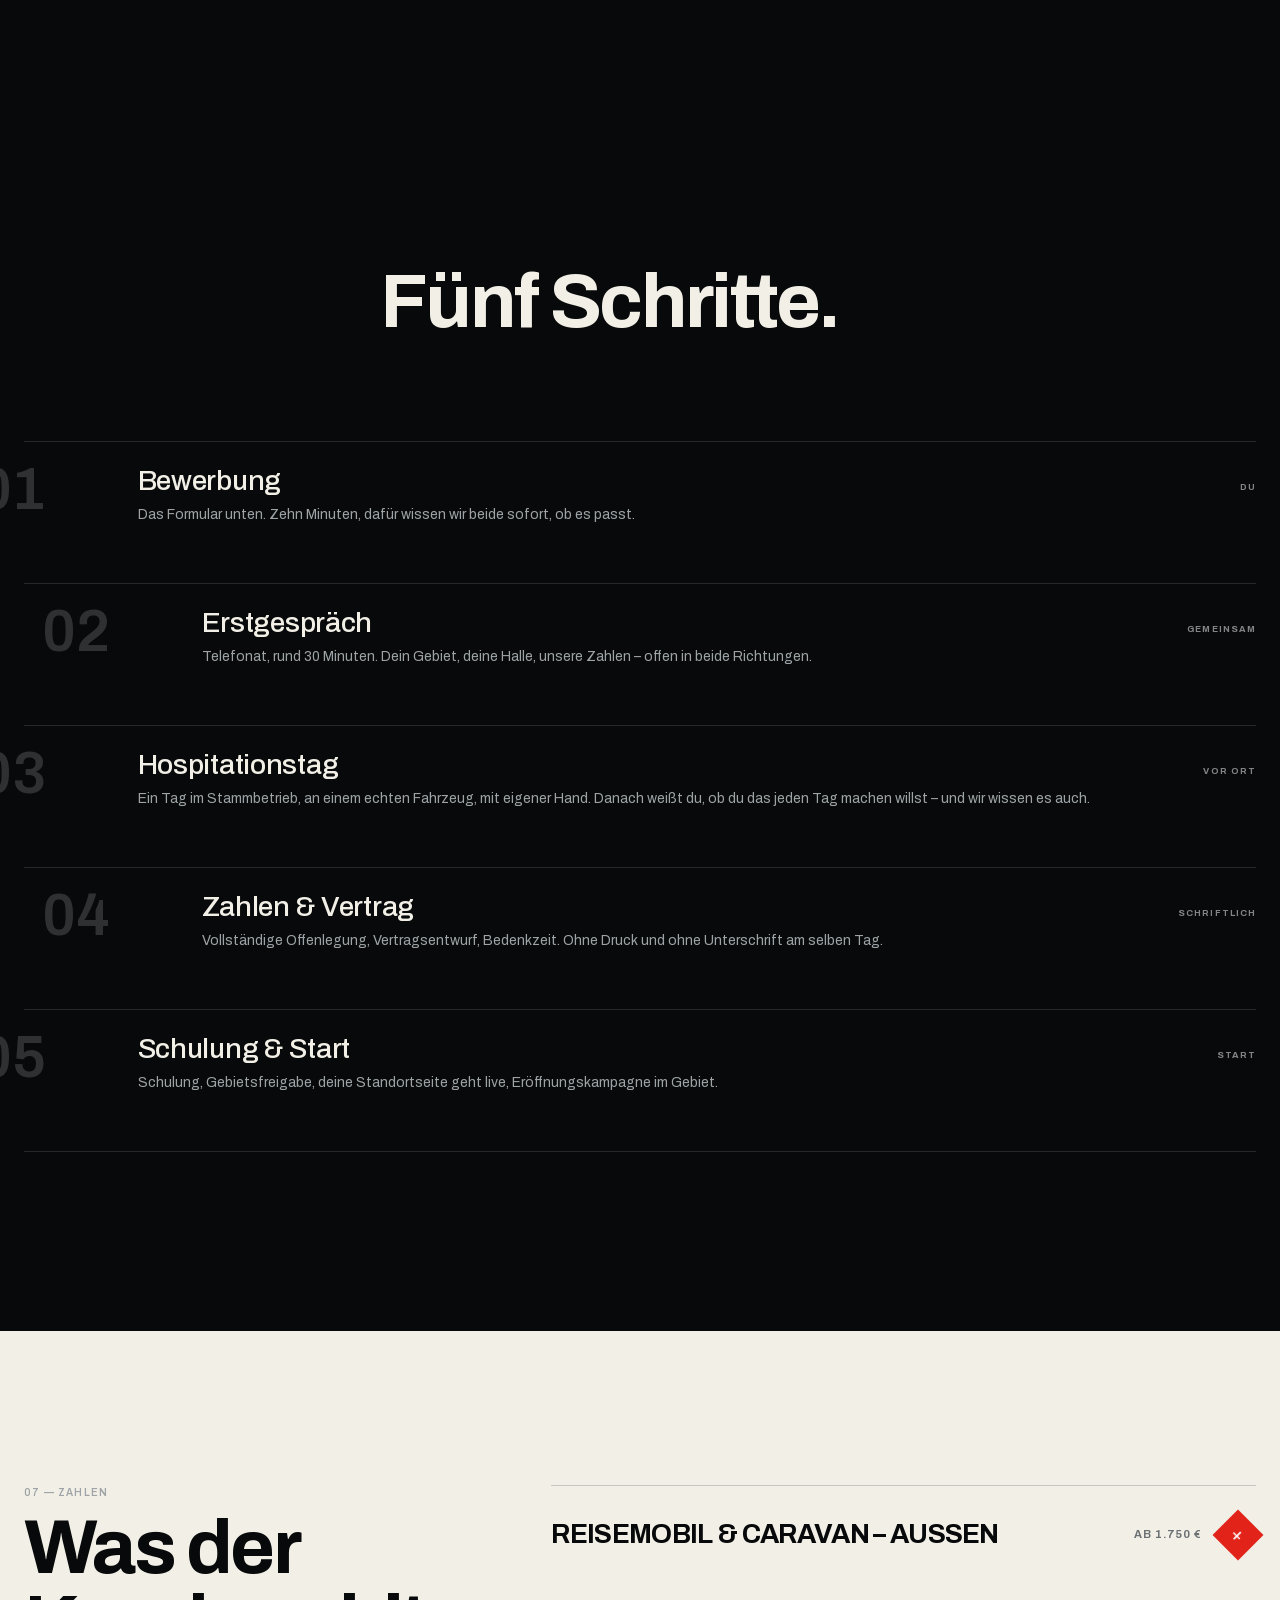
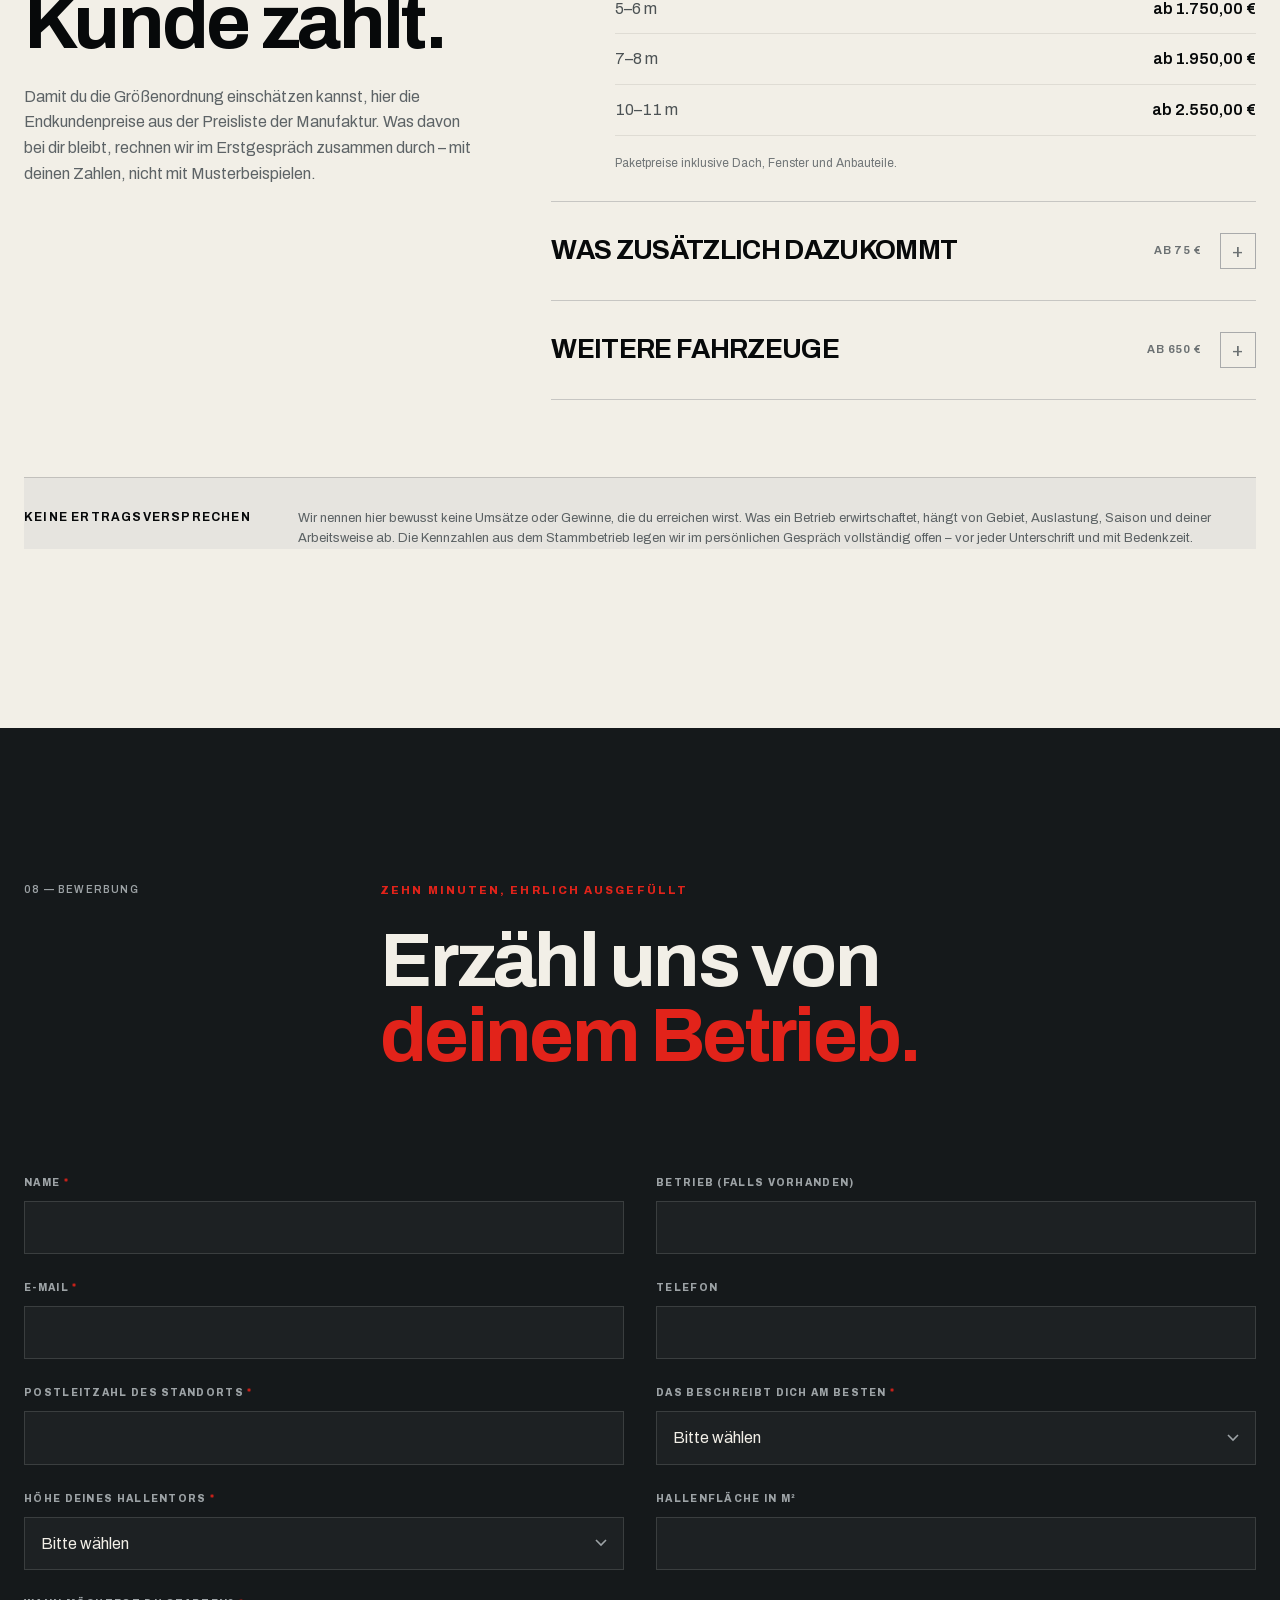
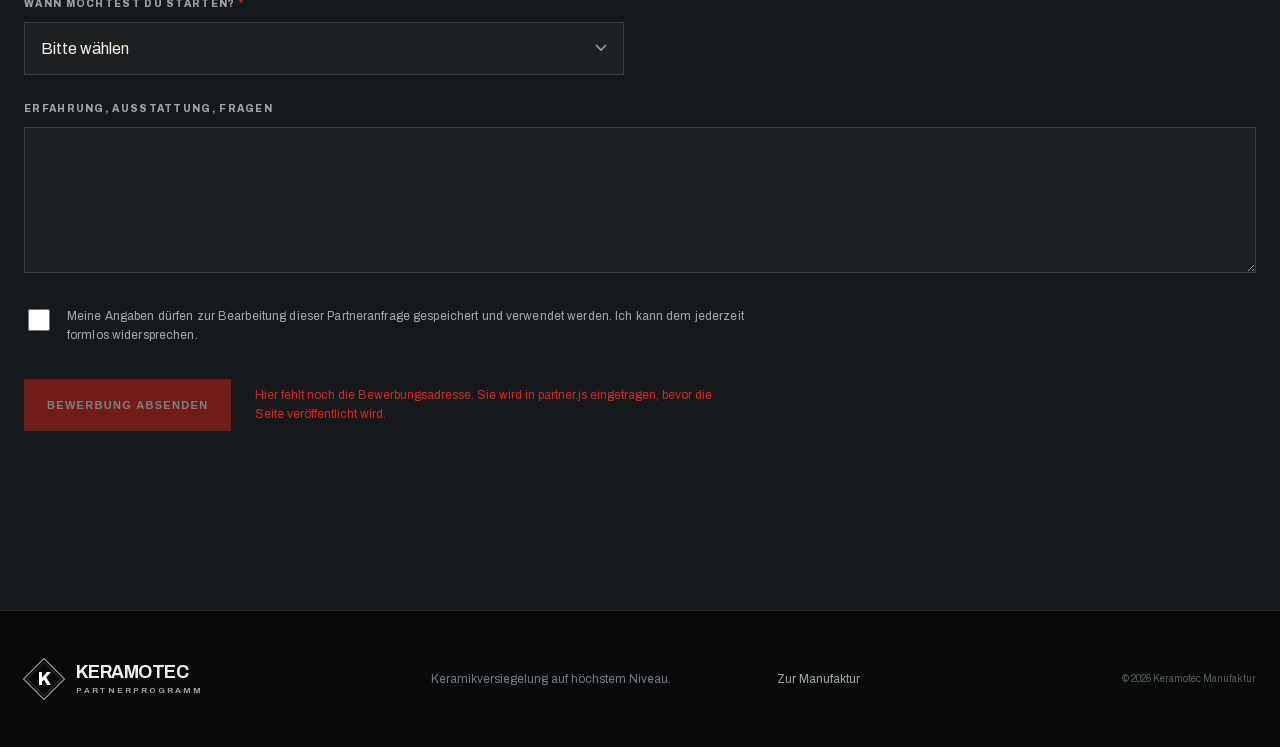
==== commit fd3f0b47: "Schlichte Schrift, Ziffern aus den Karten entfernt SCHRIFT Eine einzige Grotesk fuer die ganze Seite" ====
--- a/partner.html
+++ b/partner.html
@@ -23,7 +23,6 @@
       href="data:image/svg+xml,%3Csvg xmlns='http://www.w3.org/2000/svg' viewBox='0 0 32 32'%3E%3Crect width='32' height='32' fill='%2307090a'/%3E%3Cpath d='M16 4l12 12-12 12L4 16z' fill='none' stroke='%23e2231a' stroke-width='2'/%3E%3Ctext x='16' y='21' font-family='Helvetica,Arial,sans-serif' font-size='13' font-weight='700' fill='%23fff' text-anchor='middle'%3EK%3C/text%3E%3C/svg%3E"
     />
     <!-- Schriften zuerst: sie bestimmen das Layout, Bilder nur die Flaeche. -->
-    <link rel="preload" as="font" type="font/woff2" href="fonts/fraunces.woff2" crossorigin />
     <link rel="preload" as="font" type="font/woff2" href="fonts/archivo.woff2" crossorigin />
     <link rel="preload" as="image" href="assets/keramotec-hero.webp" fetchpriority="high" />
     <link rel="stylesheet" href="styles.css" />
@@ -264,12 +263,12 @@
           </div>
 
           <div class="benefit-grid">
-            <article data-reveal><b>01</b><h3>Gebietsschutz</h3><p>Exklusives Postleitzahlgebiet, zugeschnitten nach Fahrzeugbestand statt nach Fläche.</p></article>
-            <article data-reveal><b>02</b><h3>Schulung</h3><p>Grundschulung im Stammbetrieb an echten Fahrzeugen, Zertifikat und jährliche Auffrischung.</p></article>
-            <article data-reveal><b>03</b><h3>Material</h3><p>Zentraler Bezug der Systemprodukte – gleiche Chemie, gleiches Ergebnis, kalkulierbarer Einkauf.</p></article>
-            <article data-reveal><b>04</b><h3>Marke &amp; Auftritt</h3><p>Eigene Standortseite auf der Keramotec-Website, Fahrzeugbeschriftung, Drucksachen, Bildmaterial.</p></article>
-            <article data-reveal><b>05</b><h3>Anfragen</h3><p>Anfragen aus deinem Gebiet gehen an dich – inklusive der Warteliste, die sich dort schon gebildet hat.</p></article>
-            <article data-reveal><b>06</b><h3>Rückhalt</h3><p>Kalkulation, Angebotsvorlagen, Technik-Hotline, Reklamationsweg und der Austausch der Partner untereinander.</p></article>
+            <article data-reveal><h3>Gebietsschutz</h3><p>Exklusives Postleitzahlgebiet, zugeschnitten nach Fahrzeugbestand statt nach Fläche.</p></article>
+            <article data-reveal><h3>Schulung</h3><p>Grundschulung im Stammbetrieb an echten Fahrzeugen, Zertifikat und jährliche Auffrischung.</p></article>
+            <article data-reveal><h3>Material</h3><p>Zentraler Bezug der Systemprodukte – gleiche Chemie, gleiches Ergebnis, kalkulierbarer Einkauf.</p></article>
+            <article data-reveal><h3>Marke &amp; Auftritt</h3><p>Eigene Standortseite auf der Keramotec-Website, Fahrzeugbeschriftung, Drucksachen, Bildmaterial.</p></article>
+            <article data-reveal><h3>Anfragen</h3><p>Anfragen aus deinem Gebiet gehen an dich – inklusive der Warteliste, die sich dort schon gebildet hat.</p></article>
+            <article data-reveal><h3>Rückhalt</h3><p>Kalkulation, Angebotsvorlagen, Technik-Hotline, Reklamationsweg und der Austausch der Partner untereinander.</p></article>
           </div>
         </div>
       </section>
--- a/styles.css
+++ b/styles.css
@@ -1,17 +1,9 @@
 /* ============ Schriften ============
    Selbst gehostet (fonts/), kein Aufruf an Google beim Seitenbesuch.
-   Fraunces traegt die Schlagzeilen: editorial, aber mit kraeftigen Strichen.
-   Die zuvor eingesetzte Didone (Bodoni) hatte auf dem Handy zu duenne
-   Haarstriche — auf kleinen Displays bricht so eine Schrift weg.
-   Archivo bleibt daneben sachlich und lesbar. */
-@font-face {
-  font-family: "Fraunces";
-  src: url("fonts/fraunces.woff2") format("woff2");
-  font-weight: 500 700;
-  font-style: normal;
-  font-display: swap;
-}
-
+   Eine einzige Schrift fuer alles: Archivo, eine schlichte Grotesk. Die
+   Hierarchie kommt ueber Groesse und Gewicht, nicht ueber einen Schriftwechsel.
+   Zuvor standen hier nacheinander Bodoni und Fraunces — beide waren dem
+   Auftraggeber zu verspielt beziehungsweise zu schwer zu lesen. */
 @font-face {
   font-family: "Archivo";
   src: url("fonts/archivo.woff2") format("woff2");
@@ -21,17 +13,8 @@
 }
 
 /* Ersatzschriften auf die Breite der echten Schrift gebracht (gemessen im
-   Browser: Bodoni laeuft 15,3 % breiter als Times, Archivo 0,8 % schmaler als
-   Helvetica). Ohne das springt das Layout, sobald die Schrift nachgeladen ist. */
-@font-face {
-  font-family: "Serif Ersatz";
-  src: local("Georgia"), local("Times New Roman"), local("Liberation Serif"), local("DejaVu Serif");
-  size-adjust: 102.7%;
-  ascent-override: 92%;
-  descent-override: 24%;
-  line-gap-override: 0%;
-}
-
+   Browser: Archivo laeuft 0,8 % schmaler als Helvetica). Ohne das springt das
+   Layout beim Nachladen der Schrift. */
 @font-face {
   font-family: "Archivo Ersatz";
   src: local("Helvetica Neue"), local("Arial"), local("Liberation Sans"), local("DejaVu Sans");
@@ -52,7 +35,7 @@
   --panel-2: #1b2022;
   /* Schatten tragen den Farbton des Hintergrunds, nicht reines Schwarz. */
   --shadow: 0 30px 90px rgba(4, 8, 11, 0.55);
-  --font-display: "Fraunces", "Serif Ersatz", Georgia, "Times New Roman", serif;
+  --font-display: var(--font-text);
   --font-text: "Archivo", "Archivo Ersatz", "Helvetica Neue", Arial, sans-serif;
   /* Saubere Ebenen-Skala statt gewachsener Einzelwerte. */
   --z-below: -1;
@@ -547,10 +530,9 @@
   font-family: var(--font-display);
   /* Eine Didone braucht Luft: weniger negative Laufweite und mehr Zeilenhoehe
      als eine Grotesk, sonst kleben die Haarstriche aneinander. */
-  font-weight: 600;
-  font-optical-sizing: auto;
-  letter-spacing: -0.022em;
-  line-height: 0.96;
+  font-weight: 700;
+  letter-spacing: -0.035em;
+  line-height: 0.95;
   text-transform: none;
 }
 
@@ -925,22 +907,17 @@
 }
 
 .benefit-grid article {
-  min-height: 215px;
+  display: flex;
+  flex-direction: column;
+  justify-content: flex-end;
+  min-height: 180px;
   padding: 28px;
   background: rgba(11, 13, 14, 0.82);
   backdrop-filter: blur(14px);
 }
 
-.benefit-grid b {
-  color: var(--red);
-  font-family: var(--font-text);
-  font-variant-numeric: tabular-nums;
-  font-weight: 600;
-  font-size: 10px;
-}
-
 .benefit-grid h3 {
-  margin: 48px 0 10px;
+  margin: 0 0 12px;
   font-size: 19px;
   letter-spacing: -0.02em;
   text-transform: uppercase;
@@ -2295,11 +2272,7 @@
   }
 
   .benefit-grid article {
-    min-height: 175px;
-  }
-
-  .benefit-grid h3 {
-    margin-top: 30px;
+    min-height: 150px;
   }
 
   .comparison-grid {
